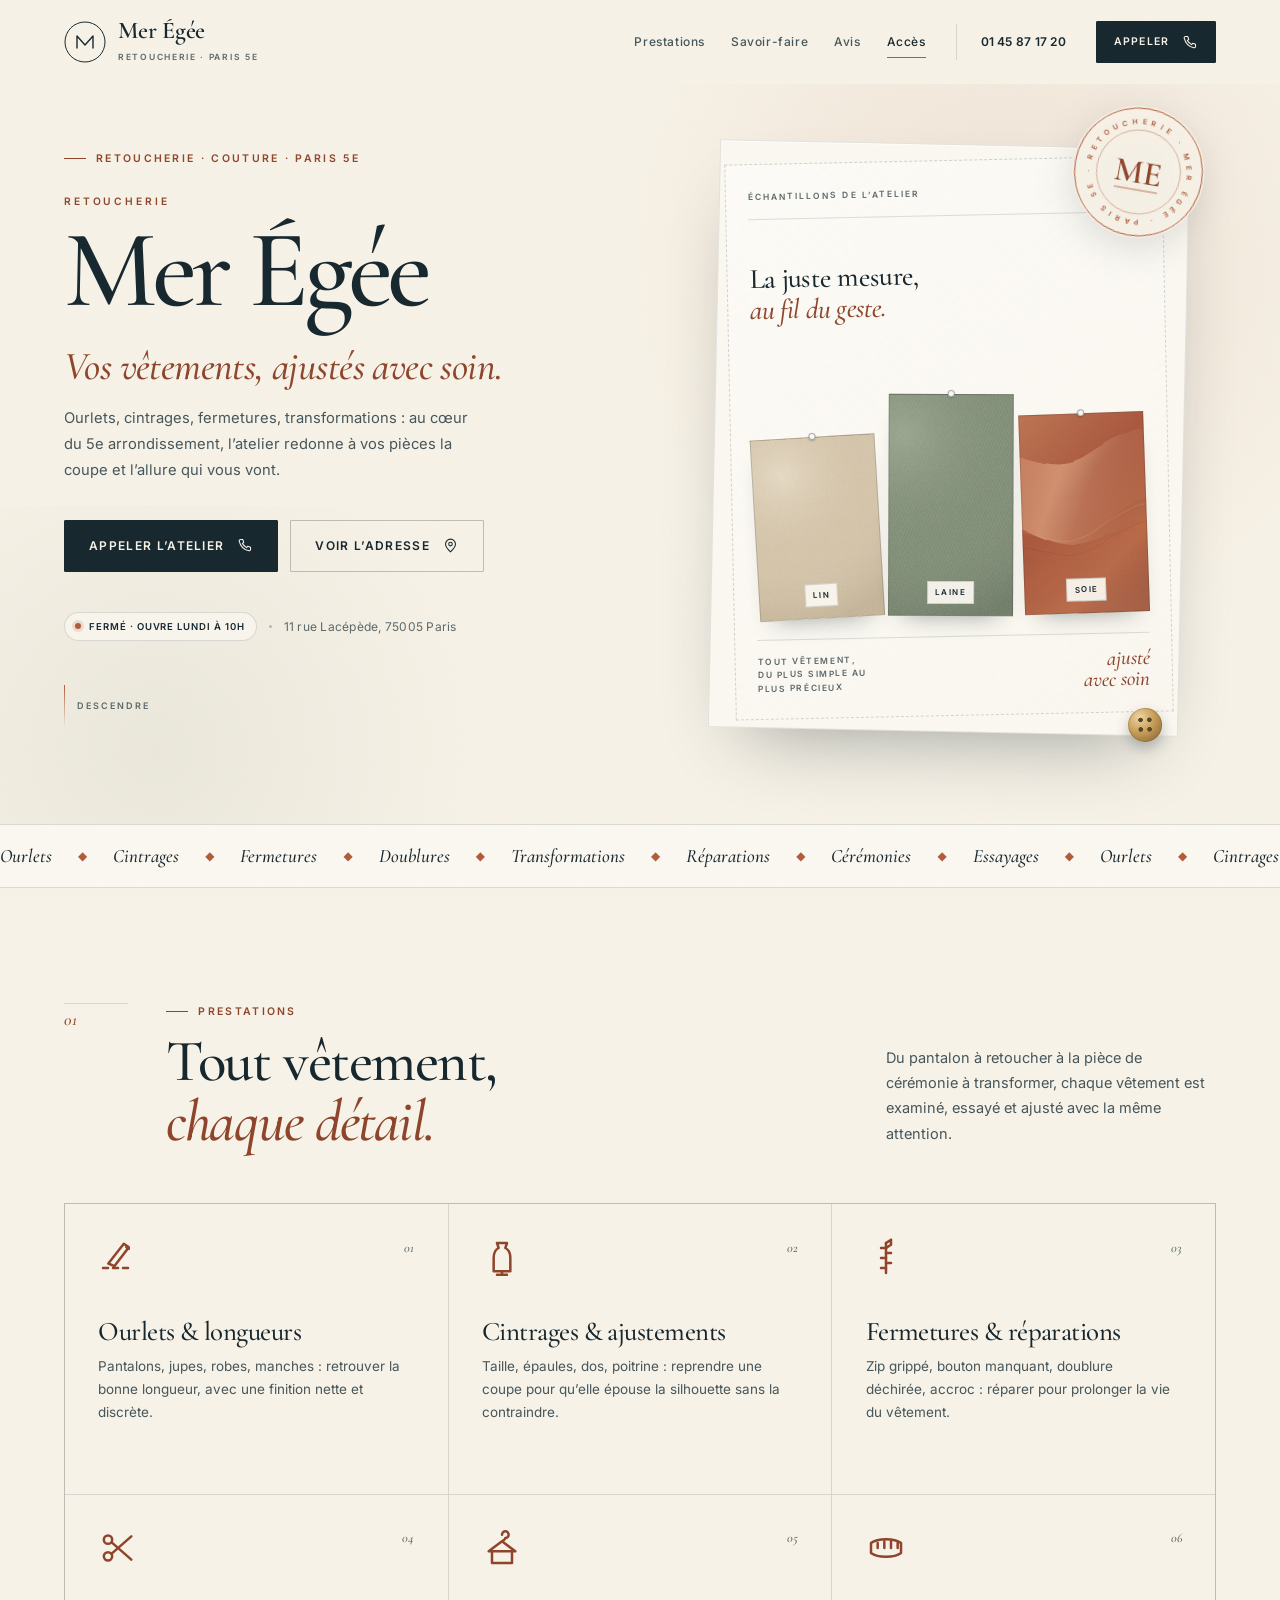
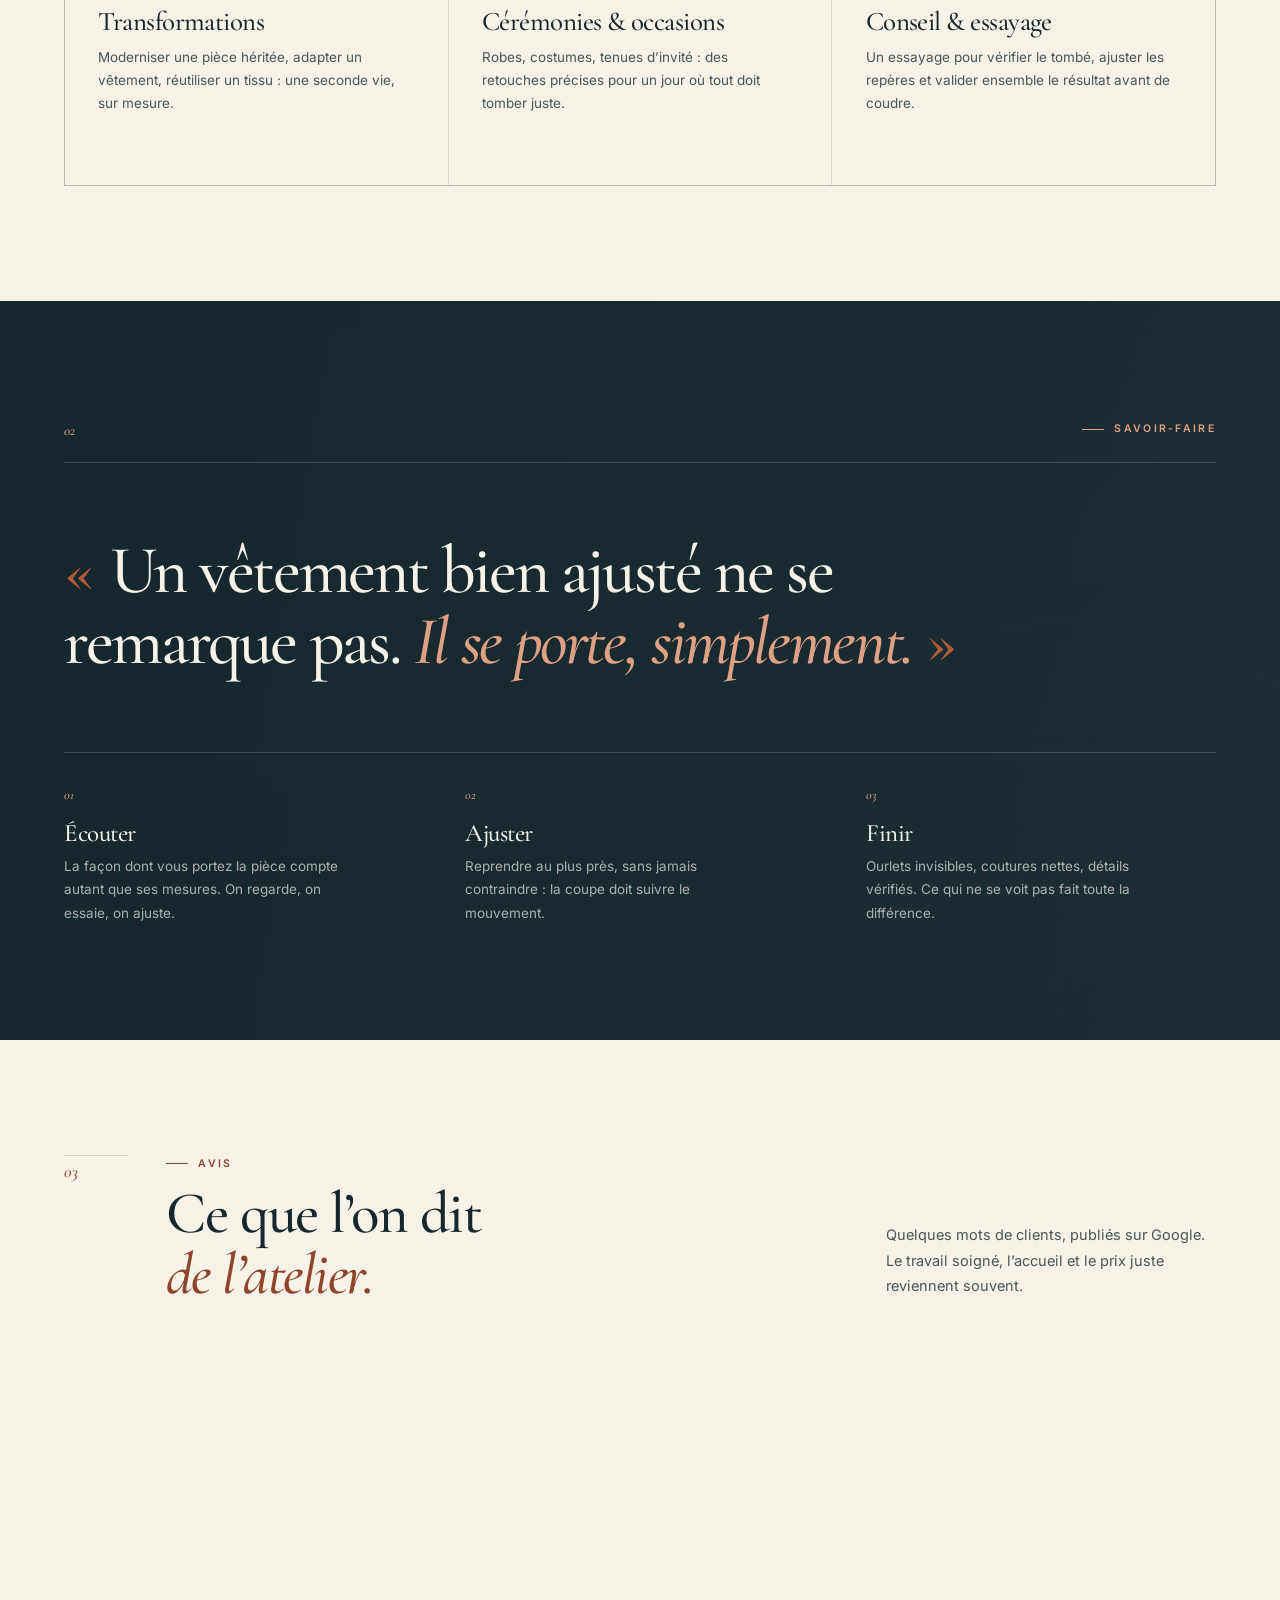
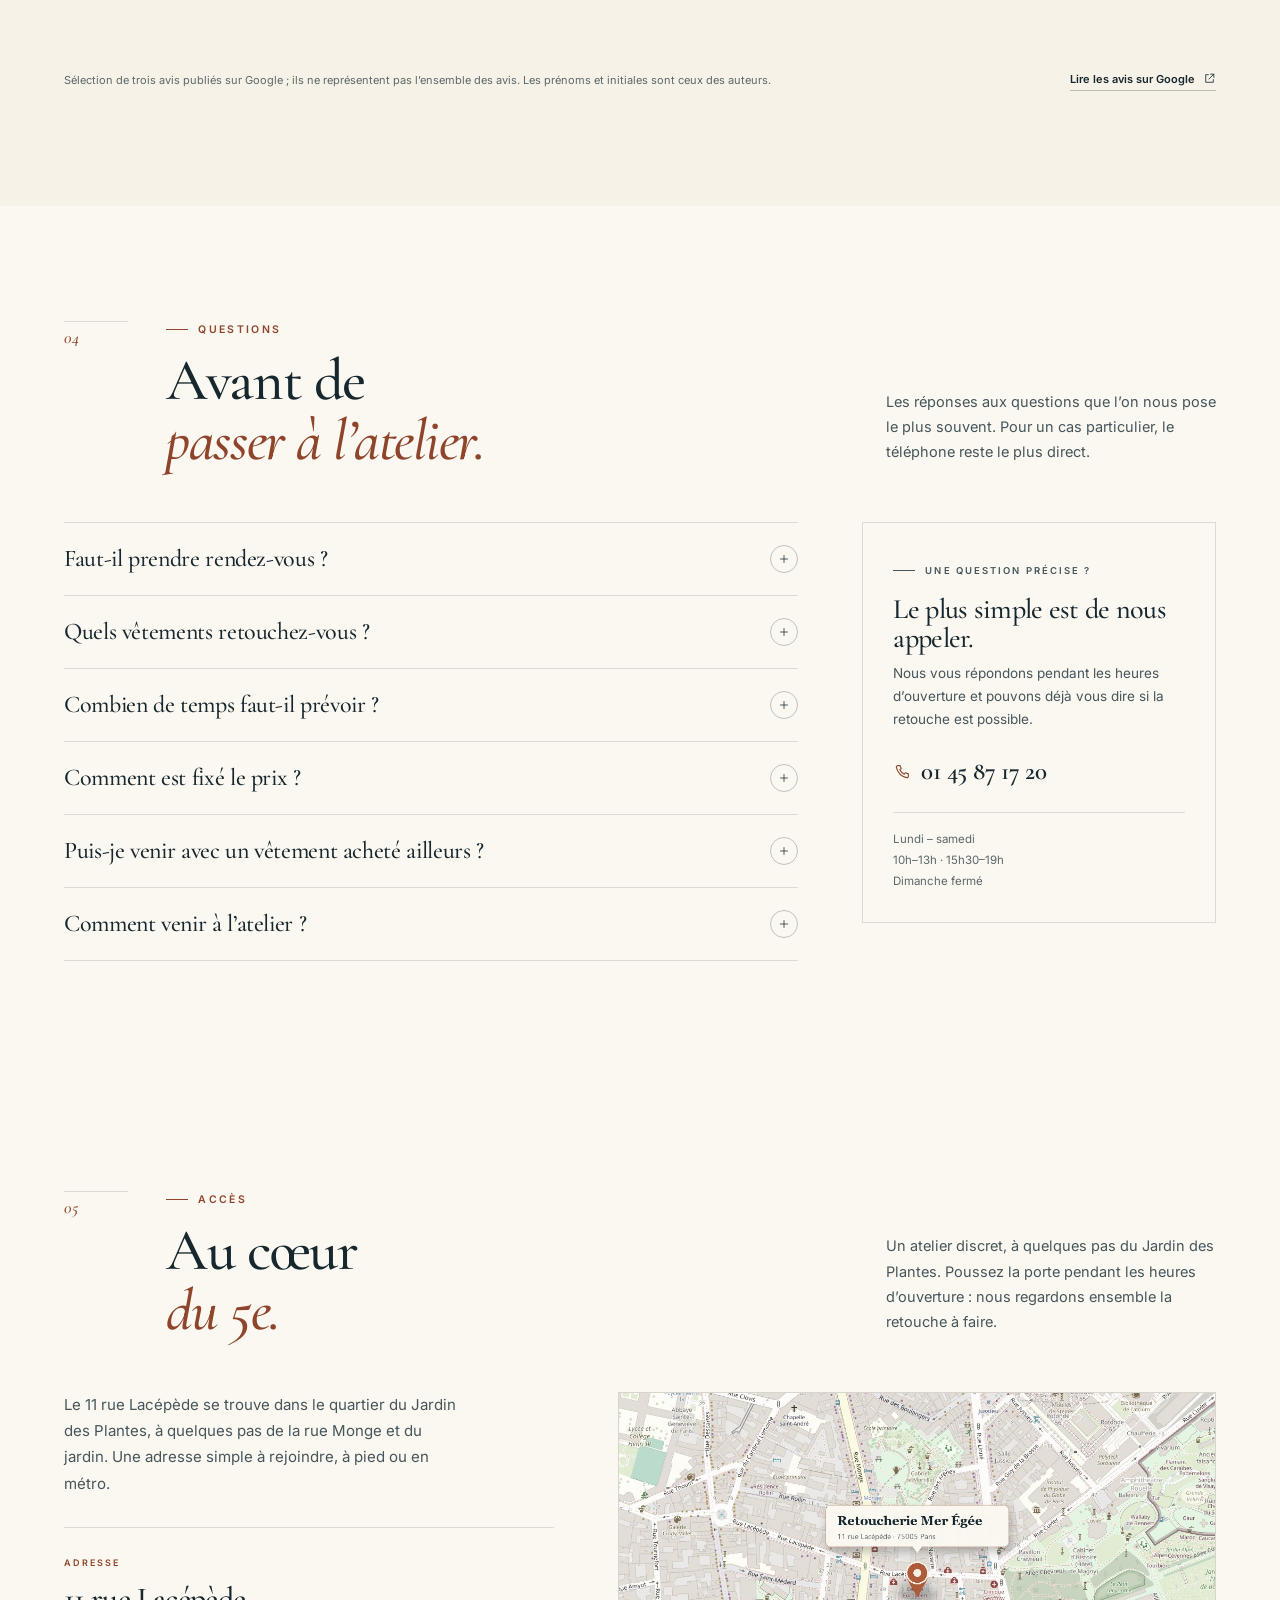
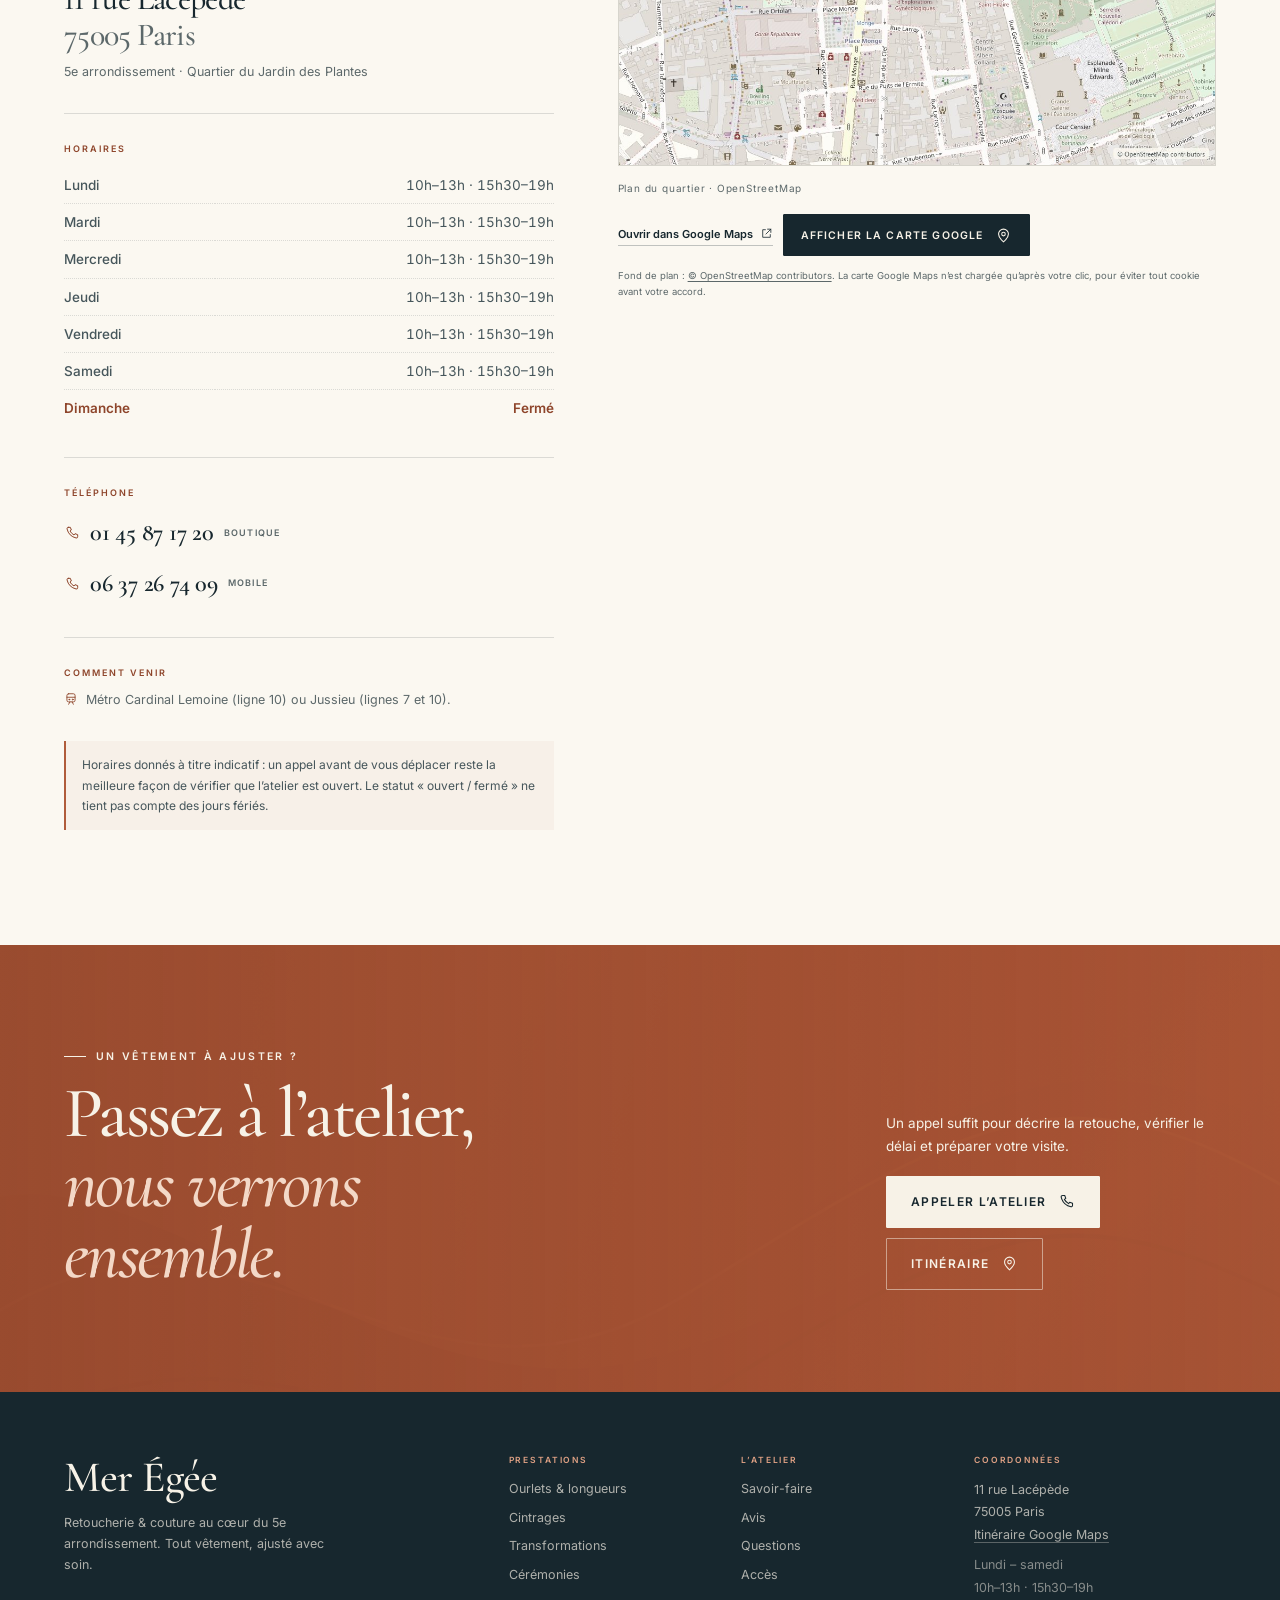
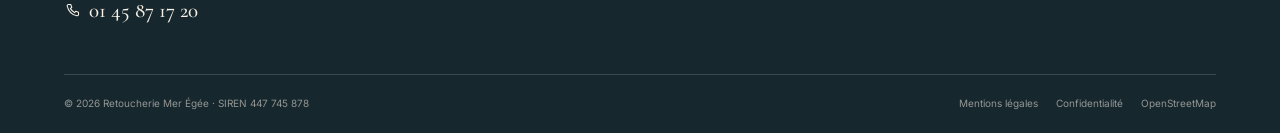
==== index.html @ 21cc4abc "Initial commit via Netlify [skip ci]" ====
<!doctype html>
<html lang="fr">
<head>
  <meta charset="utf-8">
  <meta name="viewport" content="width=device-width, initial-scale=1, viewport-fit=cover">
  <title>Retoucherie Mer Égée — Retouches &amp; couture à Paris 5e</title>
  <meta name="description" content="Retoucherie Mer Égée, 11 rue Lacépède, 75005 Paris : ourlets, cintrages, transformations. Ouvert lundi–samedi. Tél. 01 45 87 17 20.">
  <meta name="theme-color" content="#17272E">
  <meta name="geo.region" content="FR-75">
  <meta name="geo.placename" content="Paris 5e">
  <meta name="geo.position" content="48.8436244;2.3533653">
  <meta name="ICBM" content="48.8436244, 2.3533653">
  <meta name="robots" content="index, follow">

  <link rel="canonical" href="https://mer-egee.netlify.app/">
  <meta property="og:type" content="website">
  <meta property="og:url" content="https://mer-egee.netlify.app/">
  <meta property="og:locale" content="fr_FR">
  <meta property="og:site_name" content="Retoucherie Mer Égée">
  <meta property="og:title" content="Retoucherie Mer Égée — Retouches &amp; couture à Paris 5e">
  <meta property="og:description" content="Ourlets, cintrages, fermetures, transformations : au 11 rue Lacépède, dans le 5e, vos vêtements sont ajustés avec soin.">
  <meta property="og:image" content="https://mer-egee.netlify.app/assets/img/og-image.png">
  <meta property="og:image:type" content="image/png">
  <meta property="og:image:width" content="1200">
  <meta property="og:image:height" content="630">
  <meta property="og:image:alt" content="Retoucherie Mer Égée, 11 rue Lacépède, 75005 Paris">
  <meta name="twitter:card" content="summary_large_image">
  <meta name="twitter:title" content="Retoucherie Mer Égée — Paris 5e">
  <meta name="twitter:description" content="Retouches et couture au 11 rue Lacépède, 75005 Paris.">
  <meta name="twitter:image" content="https://mer-egee.netlify.app/assets/img/og-image.png">
  <meta name="twitter:image:alt" content="Retoucherie Mer Égée, 11 rue Lacépède, 75005 Paris">

  <link rel="icon" href="assets/img/favicon.svg" type="image/svg+xml">
  <link rel="icon" href="assets/img/favicon-32.png" sizes="32x32" type="image/png">
  <link rel="icon" href="assets/img/favicon.ico" sizes="any">
  <link rel="apple-touch-icon" href="assets/img/apple-touch-icon.png">
  <link rel="manifest" href="site.webmanifest">

  <link rel="preload" href="assets/fonts/cormorant-garamond-latin.woff2" as="font" type="font/woff2" crossorigin>
  <link rel="preload" href="assets/fonts/inter-latin.woff2" as="font" type="font/woff2" crossorigin>
  <link rel="stylesheet" href="assets/css/styles.css?v=3">

  <noscript>
    <style>
      .menu-toggle { display: none !important; }
      [data-map-load] { display: none !important; }
      .mobile-bar {
        visibility: visible !important;
        opacity: 1 !important;
        transform: none !important;
        pointer-events: auto !important;
      }
      @media (max-width: 980px) {
        .nav { display: none !important; }
      }
    </style>
  </noscript>

  <script>
    document.documentElement.classList.add('js');
    window.setTimeout(function () {
      if (!window.__merEgeeReady) {
        document.documentElement.classList.remove('js');
      }
    }, 4000);
  </script>

  <script type="application/ld+json">
  {
    "@context": "https://schema.org",
    "@type": "LocalBusiness",
    "@id": "https://mer-egee.netlify.app/#mer-egee",
    "name": "Retoucherie Mer Égée",
    "alternateName": "MER EGEE",
    "url": "https://mer-egee.netlify.app/",
    "image": "https://mer-egee.netlify.app/assets/img/og-image.png",
    "description": "Retoucherie et couture à Paris 5e : ourlets, cintrages, fermetures, réparations, transformations et retouches de cérémonie.",
    "telephone": "+33145871720",
    "address": {
      "@type": "PostalAddress",
      "streetAddress": "11 rue Lacépède",
      "postalCode": "75005",
      "addressLocality": "Paris",
      "addressRegion": "Île-de-France",
      "addressCountry": "FR"
    },
    "geo": {
      "@type": "GeoCoordinates",
      "latitude": 48.8436244,
      "longitude": 2.3533653
    },
    "areaServed": {
      "@type": "AdministrativeArea",
      "name": "Paris 5e arrondissement"
    },
    "openingHoursSpecification": [
      {
        "@type": "OpeningHoursSpecification",
        "dayOfWeek": ["Monday", "Tuesday", "Wednesday", "Thursday", "Friday", "Saturday"],
        "opens": "10:00",
        "closes": "13:00"
      },
      {
        "@type": "OpeningHoursSpecification",
        "dayOfWeek": ["Monday", "Tuesday", "Wednesday", "Thursday", "Friday", "Saturday"],
        "opens": "15:30",
        "closes": "19:00"
      }
    ],
    "hasOfferCatalog": {
      "@type": "OfferCatalog",
      "name": "Prestations de retouche",
      "itemListElement": [
        { "@type": "Offer", "itemOffered": { "@type": "Service", "name": "Ourlets et longueurs" } },
        { "@type": "Offer", "itemOffered": { "@type": "Service", "name": "Cintrages et ajustements" } },
        { "@type": "Offer", "itemOffered": { "@type": "Service", "name": "Fermetures et réparations" } },
        { "@type": "Offer", "itemOffered": { "@type": "Service", "name": "Transformations de vêtements" } },
        { "@type": "Offer", "itemOffered": { "@type": "Service", "name": "Retouches de cérémonie" } },
        { "@type": "Offer", "itemOffered": { "@type": "Service", "name": "Conseil et essayage" } }
      ]
    },
    "sameAs": [
      "https://www.google.com/maps/search/?api=1&query=Retoucherie%20Mer%20%C3%89g%C3%A9e%2C%2011%20rue%20Lac%C3%A9p%C3%A8de%2C%2075005%20Paris"
    ]
  }
  </script>
</head>
<body id="top">

  <!-- Bibliothèque d'icônes -->
  <svg class="svg-sprite" xmlns="http://www.w3.org/2000/svg" aria-hidden="true">
    <symbol id="i-arrow" viewBox="0 0 24 24"><path d="M4 12h15M13 6l6 6-6 6"/></symbol>
    <symbol id="i-arrow-left" viewBox="0 0 24 24"><path d="M20 12H5M11 18l-6-6 6-6"/></symbol>
    <symbol id="i-phone" viewBox="0 0 24 24"><path d="M6.5 3.5h3l1.5 4-2 1.5a15 15 0 0 0 6 6l1.5-2 4 1.5v3a2 2 0 0 1-2.2 2A18.5 18.5 0 0 1 4.5 5.7a2 2 0 0 1 2-2.2Z"/></symbol>
    <symbol id="i-pin" viewBox="0 0 24 24"><path d="M12 21s7-6.2 7-11a7 7 0 1 0-14 0c0 4.8 7 11 7 11Z"/><circle cx="12" cy="10" r="2.5"/></symbol>
    <symbol id="i-clock" viewBox="0 0 24 24"><circle cx="12" cy="12" r="8.5"/><path d="M12 7.5V12l3 2"/></symbol>
    <symbol id="i-scissors" viewBox="0 0 24 24"><circle cx="6" cy="7" r="2.5"/><circle cx="6" cy="17" r="2.5"/><path d="M8.2 8.6 20 19M8.2 15.4 20 5"/></symbol>
    <symbol id="i-hem" viewBox="0 0 24 24"><path d="M3 18h18" stroke-dasharray="3 3"/><path d="m15.5 3.5 3 2-8.7 11.4-3.6-1.6Z"/><path d="m17 5.5 1.5 1"/></symbol>
    <symbol id="i-dressform" viewBox="0 0 24 24"><path d="M9 3h6l-1 3c2 1 3 3 3 6v8H7v-8c0-3 1-5 3-6L9 3Z"/><path d="M12 20v2M9 22h6"/></symbol>
    <symbol id="i-zipper" viewBox="0 0 24 24"><path d="M12 3v18"/><path d="M9 6h3M12 9h3M9 12h3M12 15h3M9 18h3"/><path d="m12 3 3-2v3l-3 2"/></symbol>
    <symbol id="i-hanger" viewBox="0 0 24 24"><path d="M12 4a2 2 0 1 1 2 2c0 1-1 1.4-2 2l8 6H4l8-6"/><path d="M6 14v7h12v-7"/></symbol>
    <symbol id="i-tape" viewBox="0 0 24 24"><path d="M3 9c4-3 14-3 18 0v6c-4 3-14 3-18 0V9Z"/><path d="M7 9v3M11 8v4M15 8v4M19 9v3"/></symbol>
    <symbol id="i-chat" viewBox="0 0 24 24"><path d="M4 5h16v11H9l-5 4V5Z"/><path d="M8 10h.01M12 10h.01M16 10h.01"/></symbol>
    <symbol id="i-plus" viewBox="0 0 24 24"><path d="M12 5v14M5 12h14"/></symbol>
    <symbol id="i-close" viewBox="0 0 24 24"><path d="m5 5 14 14M19 5 5 19"/></symbol>
    <symbol id="i-menu" viewBox="0 0 24 24"><path d="M4 7h16M4 12h16M4 17h16"/></symbol>
    <symbol id="i-check" viewBox="0 0 24 24"><path d="m4 12 5 5L20 6"/></symbol>
    <symbol id="i-metro" viewBox="0 0 24 24"><rect x="5" y="3" width="14" height="14" rx="3"/><path d="M5 9h14M8 21l2-4M16 21l-2-4"/><circle cx="9" cy="13" r=".8"/><circle cx="15" cy="13" r=".8"/></symbol>
    <symbol id="i-external" viewBox="0 0 24 24"><path d="M14 4h6v6M20 4l-9 9"/><path d="M10 5H5v14h14v-5"/></symbol>
    <symbol id="i-star" viewBox="0 0 24 24"><path fill="currentColor" stroke="none" d="m12 2.6 2.9 6 6.6.9-4.8 4.7 1.2 6.6-5.9-3.2-5.9 3.2 1.2-6.6L2.5 9.5l6.6-.9Z"/></symbol>
  </svg>

  <a class="skip-link" href="#contenu">Aller au contenu</a>

  <header class="site-header" data-header>
    <div class="shell header-inner">
      <a class="brand" href="#top" aria-label="Retoucherie Mer Égée, retour en haut">
        <svg class="brand-mark" viewBox="0 0 42 42" aria-hidden="true">
          <circle cx="21" cy="21" r="20"/>
          <path d="M13 27V15l8 9 8-9v12"/>
        </svg>
        <span class="brand-text">
          <strong>Mer Égée</strong>
          <small>Retoucherie · Paris 5e</small>
        </span>
      </a>

      <nav class="nav" id="nav" aria-label="Navigation principale">
        <button class="nav-close" type="button" data-menu-close aria-label="Fermer le menu">
          <svg class="icon" aria-hidden="true"><use href="#i-close"></use></svg>
        </button>
        <a href="#prestations">Prestations</a>
        <a href="#savoir-faire">Savoir-faire</a>
        <a href="#avis">Avis</a>
        <a href="#acces">Accès</a>
        <a class="nav-phone" href="tel:+33145871720">01 45 87 17 20</a>
      </nav>

      <a class="btn btn--small btn--primary header-cta" href="tel:+33145871720">
        Appeler
        <svg class="icon" aria-hidden="true"><use href="#i-phone"></use></svg>
      </a>

      <button class="menu-toggle" type="button" data-menu-open aria-expanded="false" aria-controls="nav" aria-label="Ouvrir le menu">
        <svg class="icon" aria-hidden="true"><use href="#i-menu"></use></svg>
      </button>
    </div>
  </header>

  <main id="contenu">

    <!-- ====================================================================
         Hero
         ==================================================================== -->
    <section class="hero" aria-labelledby="titre-accueil">
      <div class="shell hero-grid">
        <div class="hero-copy">
          <p class="eyebrow reveal">Retoucherie · Couture · Paris 5e</p>
          <h1 class="hero-title reveal" id="titre-accueil" style="--d: .05s">
            <span class="hero-kicker">Retoucherie</span>
            <span class="hero-name">Mer Égée</span>
          </h1>
          <p class="hero-lead reveal" style="--d: .12s">Vos vêtements, ajustés avec soin.</p>
          <p class="hero-text reveal" style="--d: .18s">
            Ourlets, cintrages, fermetures, transformations&nbsp;: au cœur du 5e arrondissement,
            l’atelier redonne à vos pièces la coupe et l’allure qui vous vont.
          </p>
          <div class="hero-actions reveal" style="--d: .24s">
            <a class="btn btn--primary" href="tel:+33145871720">
              Appeler l’atelier
              <svg class="icon" aria-hidden="true"><use href="#i-phone"></use></svg>
            </a>
            <a class="btn btn--ghost" href="#acces">
              Voir l’adresse
              <svg class="icon" aria-hidden="true"><use href="#i-pin"></use></svg>
            </a>
          </div>
          <div class="hero-meta reveal" style="--d: .3s">
            <span class="status" data-status data-open="">
              <span class="status-dot" aria-hidden="true"></span>
              <span data-status-text>Horaires de l’atelier</span>
            </span>
            <span class="sep" aria-hidden="true"></span>
            <span>11 rue Lacépède, 75005 Paris</span>
          </div>
          <a class="hero-cue reveal" style="--d: .36s" href="#prestations">Descendre</a>
        </div>

        <div class="hero-visual reveal" style="--d: .18s">
          <div class="moodboard" aria-hidden="true">
            <div class="moodboard-inner">
              <div class="moodboard-head">
                <span>Échantillons de l’atelier</span>
                <em>N° 05</em>
              </div>
              <p class="moodboard-quote">La juste mesure,<br><em>au fil du geste.</em></p>
              <div class="swatches">
                <div class="swatch"><span class="swatch-tag">Lin</span></div>
                <div class="swatch"><span class="swatch-tag">Laine</span></div>
                <div class="swatch"><span class="swatch-tag">Soie</span></div>
              </div>
              <div class="moodboard-note">
                <span>Tout vêtement, du plus simple au plus précieux</span>
                <em>ajusté<br>avec soin</em>
              </div>
            </div>

            <svg class="stamp" viewBox="0 0 132 132">
              <defs>
                <path id="stamp-circle" d="M66,66 m-48,0 a48,48 0 1,1 96,0 a48,48 0 1,1 -96,0"/>
              </defs>
              <circle cx="66" cy="66" r="64"/>
              <circle cx="66" cy="66" r="42" opacity=".55"/>
              <text textLength="292" lengthAdjust="spacing">
                <textPath href="#stamp-circle" startOffset="4">RETOUCHERIE · MER ÉGÉE · PARIS 5E ·</textPath>
              </text>
              <text x="66" y="77" text-anchor="middle" class="stamp-m">ME</text>
              <path d="M44 84h44"/>
            </svg>

            <span class="brass"></span>
          </div>
        </div>
      </div>
    </section>

    <!-- ====================================================================
         Bandeau
         ==================================================================== -->
    <div class="marquee" aria-hidden="true">
      <div class="marquee-track">
        <div class="marquee-group">
          <span>Ourlets</span><i>◆</i><span>Cintrages</span><i>◆</i><span>Fermetures</span><i>◆</i>
          <span>Doublures</span><i>◆</i><span>Transformations</span><i>◆</i><span>Réparations</span><i>◆</i>
          <span>Cérémonies</span><i>◆</i><span>Essayages</span><i>◆</i>
        </div>
        <div class="marquee-group">
          <span>Ourlets</span><i>◆</i><span>Cintrages</span><i>◆</i><span>Fermetures</span><i>◆</i>
          <span>Doublures</span><i>◆</i><span>Transformations</span><i>◆</i><span>Réparations</span><i>◆</i>
          <span>Cérémonies</span><i>◆</i><span>Essayages</span><i>◆</i>
        </div>
      </div>
    </div>

    <!-- ====================================================================
         Prestations
         ==================================================================== -->
    <section class="section" id="prestations" aria-labelledby="titre-prestations">
      <div class="shell">
        <div class="section-head">
          <span class="section-index">01</span>
          <div>
            <p class="eyebrow">Prestations</p>
            <h2 id="titre-prestations">Tout vêtement,<br><em>chaque détail.</em></h2>
          </div>
          <p class="section-intro">
            Du pantalon à retoucher à la pièce de cérémonie à transformer, chaque vêtement est
            examiné, essayé et ajusté avec la même attention.
          </p>
        </div>

        <div class="services">
          <article class="service reveal">
            <div class="service-top">
              <svg class="icon service-icon" aria-hidden="true"><use href="#i-hem"></use></svg>
              <span class="service-num">01</span>
            </div>
            <h3>Ourlets &amp; longueurs</h3>
            <p>Pantalons, jupes, robes, manches&nbsp;: retrouver la bonne longueur, avec une finition nette et discrète.</p>
            <a class="service-foot" href="tel:+33145871720">Nous consulter <svg class="icon" aria-hidden="true"><use href="#i-arrow"></use></svg></a>
          </article>

          <article class="service reveal" style="--d: .06s">
            <div class="service-top">
              <svg class="icon service-icon" aria-hidden="true"><use href="#i-dressform"></use></svg>
              <span class="service-num">02</span>
            </div>
            <h3>Cintrages &amp; ajustements</h3>
            <p>Taille, épaules, dos, poitrine&nbsp;: reprendre une coupe pour qu’elle épouse la silhouette sans la contraindre.</p>
            <a class="service-foot" href="tel:+33145871720">Nous consulter <svg class="icon" aria-hidden="true"><use href="#i-arrow"></use></svg></a>
          </article>

          <article class="service reveal" style="--d: .12s">
            <div class="service-top">
              <svg class="icon service-icon" aria-hidden="true"><use href="#i-zipper"></use></svg>
              <span class="service-num">03</span>
            </div>
            <h3>Fermetures &amp; réparations</h3>
            <p>Zip grippé, bouton manquant, doublure déchirée, accroc&nbsp;: réparer pour prolonger la vie du vêtement.</p>
            <a class="service-foot" href="tel:+33145871720">Nous consulter <svg class="icon" aria-hidden="true"><use href="#i-arrow"></use></svg></a>
          </article>

          <article class="service reveal">
            <div class="service-top">
              <svg class="icon service-icon" aria-hidden="true"><use href="#i-scissors"></use></svg>
              <span class="service-num">04</span>
            </div>
            <h3>Transformations</h3>
            <p>Moderniser une pièce héritée, adapter un vêtement, réutiliser un tissu&nbsp;: une seconde vie, sur mesure.</p>
            <a class="service-foot" href="tel:+33145871720">Nous consulter <svg class="icon" aria-hidden="true"><use href="#i-arrow"></use></svg></a>
          </article>

          <article class="service reveal" style="--d: .06s">
            <div class="service-top">
              <svg class="icon service-icon" aria-hidden="true"><use href="#i-hanger"></use></svg>
              <span class="service-num">05</span>
            </div>
            <h3>Cérémonies &amp; occasions</h3>
            <p>Robes, costumes, tenues d’invité&nbsp;: des retouches précises pour un jour où tout doit tomber juste.</p>
            <a class="service-foot" href="tel:+33145871720">Nous consulter <svg class="icon" aria-hidden="true"><use href="#i-arrow"></use></svg></a>
          </article>

          <article class="service reveal" style="--d: .12s">
            <div class="service-top">
              <svg class="icon service-icon" aria-hidden="true"><use href="#i-tape"></use></svg>
              <span class="service-num">06</span>
            </div>
            <h3>Conseil &amp; essayage</h3>
            <p>Un essayage pour vérifier le tombé, ajuster les repères et valider ensemble le résultat avant de coudre.</p>
            <a class="service-foot" href="tel:+33145871720">Nous consulter <svg class="icon" aria-hidden="true"><use href="#i-arrow"></use></svg></a>
          </article>
        </div>
      </div>
    </section>

    <!-- ====================================================================
         Savoir-faire
         ==================================================================== -->
    <section class="craft" id="savoir-faire" aria-labelledby="titre-savoir-faire">
      <div class="shell">
        <h2 class="sr-only" id="titre-savoir-faire">Savoir-faire</h2>
        <div class="craft-head">
          <span class="section-index">02</span>
          <p class="eyebrow">Savoir-faire</p>
        </div>

        <blockquote class="craft-quote reveal">
          <span class="quote-mark">«</span>&nbsp;Un vêtement bien ajusté ne se remarque pas.
          <em>Il se porte, simplement.</em>&nbsp;<span class="quote-mark">»</span>
        </blockquote>

        <div class="craft-grid">
          <div class="craft-item reveal">
            <span class="num">01</span>
            <h3>Écouter</h3>
            <p>La façon dont vous portez la pièce compte autant que ses mesures. On regarde, on essaie, on ajuste.</p>
          </div>
          <div class="craft-item reveal" style="--d: .08s">
            <span class="num">02</span>
            <h3>Ajuster</h3>
            <p>Reprendre au plus près, sans jamais contraindre&nbsp;: la coupe doit suivre le mouvement.</p>
          </div>
          <div class="craft-item reveal" style="--d: .16s">
            <span class="num">03</span>
            <h3>Finir</h3>
            <p>Ourlets invisibles, coutures nettes, détails vérifiés. Ce qui ne se voit pas fait toute la différence.</p>
          </div>
        </div>
      </div>
    </section>

    <!-- ====================================================================
         Avis
         ==================================================================== -->
    <section class="section" id="avis" aria-labelledby="titre-avis">
      <div class="shell">
        <div class="section-head">
          <span class="section-index">03</span>
          <div>
            <p class="eyebrow">Avis</p>
            <h2 id="titre-avis">Ce que l’on dit<br><em>de l’atelier.</em></h2>
          </div>
          <p class="section-intro">
            Quelques mots de clients, publiés sur Google. Le travail soigné, l’accueil et le prix juste
            reviennent souvent.
          </p>
        </div>

        <div class="reviews">
          <article class="review reveal">
            <h3 class="sr-only">Avis de Christian G.</h3>
            <span class="stars" role="img" aria-label="5 étoiles sur 5">
              <svg class="star" aria-hidden="true"><use href="#i-star"></use></svg>
              <svg class="star" aria-hidden="true"><use href="#i-star"></use></svg>
              <svg class="star" aria-hidden="true"><use href="#i-star"></use></svg>
              <svg class="star" aria-hidden="true"><use href="#i-star"></use></svg>
              <svg class="star" aria-hidden="true"><use href="#i-star"></use></svg>
            </span>
            <blockquote>«&nbsp;Couturier hors pair et vraiment sympa, c’est magnifique&nbsp;!&nbsp;»</blockquote>
            <footer><strong>Christian G.</strong> Mai 2024 · Avis Google</footer>
          </article>

          <article class="review reveal" style="--d: .07s">
            <h3 class="sr-only">Avis de Oussama K.</h3>
            <span class="stars" role="img" aria-label="5 étoiles sur 5">
              <svg class="star" aria-hidden="true"><use href="#i-star"></use></svg>
              <svg class="star" aria-hidden="true"><use href="#i-star"></use></svg>
              <svg class="star" aria-hidden="true"><use href="#i-star"></use></svg>
              <svg class="star" aria-hidden="true"><use href="#i-star"></use></svg>
              <svg class="star" aria-hidden="true"><use href="#i-star"></use></svg>
            </span>
            <blockquote>«&nbsp;Le travail est bon et bien fait. Je recommande énormément.&nbsp;»</blockquote>
            <footer><strong>Oussama K.</strong> Octobre 2023 · Avis Google</footer>
          </article>

          <article class="review reveal" style="--d: .14s">
            <h3 class="sr-only">Avis de Florent B.</h3>
            <span class="stars" role="img" aria-label="5 étoiles sur 5">
              <svg class="star" aria-hidden="true"><use href="#i-star"></use></svg>
              <svg class="star" aria-hidden="true"><use href="#i-star"></use></svg>
              <svg class="star" aria-hidden="true"><use href="#i-star"></use></svg>
              <svg class="star" aria-hidden="true"><use href="#i-star"></use></svg>
              <svg class="star" aria-hidden="true"><use href="#i-star"></use></svg>
            </span>
            <blockquote>«&nbsp;Excellente qualité du travail, prix honnête et grande amabilité des propriétaires.&nbsp;»</blockquote>
            <footer><strong>Florent B.</strong> Décembre 2019 · Avis Google</footer>
          </article>
        </div>

        <div class="reviews-note">
          <span>Sélection de trois avis publiés sur Google ; ils ne représentent pas l’ensemble des avis. Les prénoms et initiales sont ceux des auteurs.</span>
          <a href="https://www.google.com/maps/search/?api=1&amp;query=Retoucherie%20Mer%20%C3%89g%C3%A9e%2C%2011%20rue%20Lac%C3%A9p%C3%A8de%2C%2075005%20Paris" target="_blank" rel="noopener">
            Lire les avis sur Google
            <svg class="icon" aria-hidden="true"><use href="#i-external"></use></svg>
          </a>
        </div>
      </div>
    </section>

    <!-- ====================================================================
         Questions
         ==================================================================== -->
    <section class="section section--paper" id="questions" aria-labelledby="titre-questions">
      <div class="shell">
        <div class="section-head">
          <span class="section-index">04</span>
          <div>
            <p class="eyebrow">Questions</p>
            <h2 id="titre-questions">Avant de<br><em>passer à l’atelier.</em></h2>
          </div>
          <p class="section-intro">
            Les réponses aux questions que l’on nous pose le plus souvent. Pour un cas particulier,
            le téléphone reste le plus direct.
          </p>
        </div>

        <div class="faq-layout">
          <div class="faq">
            <details class="faq-item" name="faq">
              <summary>
                Faut-il prendre rendez-vous&nbsp;?
                <span class="faq-plus" aria-hidden="true"><svg class="icon"><use href="#i-plus"></use></svg></span>
              </summary>
              <div class="faq-answer">
                <p>L’atelier reçoit pendant les heures d’ouverture. Pour une pièce délicate, une transformation ou un essayage, un appel avant de vous déplacer permet de vérifier le moment le plus favorable.</p>
              </div>
            </details>

            <details class="faq-item" name="faq">
              <summary>
                Quels vêtements retouchez-vous&nbsp;?
                <span class="faq-plus" aria-hidden="true"><svg class="icon"><use href="#i-plus"></use></svg></span>
              </summary>
              <div class="faq-answer">
                <p>Tout vêtement&nbsp;: pantalons, jeans, robes, jupes, chemises, vestes, manteaux, costumes et pièces de cérémonie. Les tissus délicats sont examinés avant toute intervention.</p>
              </div>
            </details>

            <details class="faq-item" name="faq">
              <summary>
                Combien de temps faut-il prévoir&nbsp;?
                <span class="faq-plus" aria-hidden="true"><svg class="icon"><use href="#i-plus"></use></svg></span>
              </summary>
              <div class="faq-answer">
                <p>Le délai dépend de l’ouvrage et du tissu. Il est confirmé au dépôt. Si vous avez une date, signalez-la dès le départ&nbsp;: nous vous dirons ce qui est réalisable.</p>
              </div>
            </details>

            <details class="faq-item" name="faq">
              <summary>
                Comment est fixé le prix&nbsp;?
                <span class="faq-plus" aria-hidden="true"><svg class="icon"><use href="#i-plus"></use></svg></span>
              </summary>
              <div class="faq-answer">
                <p>Le tarif est annoncé avant l’intervention, en fonction de la retouche, du tissu et du temps nécessaire. Vous savez ce que vous payez avant de laisser la pièce.</p>
              </div>
            </details>

            <details class="faq-item" name="faq">
              <summary>
                Puis-je venir avec un vêtement acheté ailleurs&nbsp;?
                <span class="faq-plus" aria-hidden="true"><svg class="icon"><use href="#i-plus"></use></svg></span>
              </summary>
              <div class="faq-answer">
                <p>Oui. L’atelier travaille sur vos vêtements, sans condition d’achat. Apportez la pièce et, si possible, les chaussures ou l’accessoire avec lesquels vous la porterez.</p>
              </div>
            </details>

            <details class="faq-item" name="faq">
              <summary>
                Comment venir à l’atelier&nbsp;?
                <span class="faq-plus" aria-hidden="true"><svg class="icon"><use href="#i-plus"></use></svg></span>
              </summary>
              <div class="faq-answer">
                <p>Métro Cardinal Lemoine (ligne 10) ou Jussieu (lignes 7 et 10). L’atelier se trouve à quelques pas du Jardin des Plantes, au 11 rue Lacépède.</p>
              </div>
            </details>
          </div>

          <aside class="faq-aside reveal">
            <p class="eyebrow">Une question précise&nbsp;?</p>
            <h3>Le plus simple est de nous appeler.</h3>
            <p>Nous vous répondons pendant les heures d’ouverture et pouvons déjà vous dire si la retouche est possible.</p>
            <a class="phone-link" href="tel:+33145871720">
              <svg class="icon" aria-hidden="true"><use href="#i-phone"></use></svg>
              01 45 87 17 20
            </a>
            <p class="hours-mini">
              Lundi – samedi<br>
              10h–13h · 15h30–19h<br>
              Dimanche fermé
            </p>
          </aside>
        </div>
      </div>
    </section>

    <!-- ====================================================================
         Accès
         ==================================================================== -->
    <section class="section access" id="acces" aria-labelledby="titre-acces">
      <div class="shell">
        <div class="section-head">
          <span class="section-index">05</span>
          <div>
            <p class="eyebrow">Accès</p>
            <h2 id="titre-acces">Au cœur<br><em>du 5e.</em></h2>
          </div>
          <p class="section-intro">
            Un atelier discret, à quelques pas du Jardin des Plantes. Poussez la porte pendant les
            heures d’ouverture&nbsp;: nous regardons ensemble la retouche à faire.
          </p>
        </div>

        <div class="access-grid">
          <div class="access-info">
            <p class="access-lead">
              Le 11 rue Lacépède se trouve dans le quartier du Jardin des Plantes, à quelques pas
              de la rue Monge et du jardin. Une adresse simple à rejoindre, à pied ou en métro.
            </p>

            <div class="access-block">
              <p class="access-label">Adresse</p>
              <p class="address">11 rue Lacépède<br><span>75005 Paris</span></p>
              <p class="access-sub">5e arrondissement · Quartier du Jardin des Plantes</p>
            </div>

            <div class="access-block">
              <p class="access-label">Horaires</p>
              <table class="hours">
                <caption class="sr-only">Horaires d’ouverture de la retoucherie</caption>
                <tbody>
                  <tr data-day="1"><th scope="row">Lundi</th><td>10h–13h · 15h30–19h</td></tr>
                  <tr data-day="2"><th scope="row">Mardi</th><td>10h–13h · 15h30–19h</td></tr>
                  <tr data-day="3"><th scope="row">Mercredi</th><td>10h–13h · 15h30–19h</td></tr>
                  <tr data-day="4"><th scope="row">Jeudi</th><td>10h–13h · 15h30–19h</td></tr>
                  <tr data-day="5"><th scope="row">Vendredi</th><td>10h–13h · 15h30–19h</td></tr>
                  <tr data-day="6"><th scope="row">Samedi</th><td>10h–13h · 15h30–19h</td></tr>
                  <tr data-day="0"><th scope="row">Dimanche</th><td class="closed">Fermé</td></tr>
                </tbody>
              </table>
            </div>

            <div class="access-block">
              <p class="access-label">Téléphone</p>
              <div class="phone-lines">
                <a class="phone-line" href="tel:+33145871720">
                  <svg class="icon" aria-hidden="true"><use href="#i-phone"></use></svg>
                  01 45 87 17 20 <small>Boutique</small>
                </a>
                <a class="phone-line" href="tel:+33637267409">
                  <svg class="icon" aria-hidden="true"><use href="#i-phone"></use></svg>
                  06 37 26 74 09 <small>Mobile</small>
                </a>
              </div>
            </div>

            <div class="access-block">
              <p class="access-label">Comment venir</p>
              <p class="access-sub">
                <svg class="icon" aria-hidden="true" style="display:inline-block; width:14px; height:14px; vertical-align:-2px; margin-right:4px; color:var(--copper-dark)"><use href="#i-metro"></use></svg>
                Métro Cardinal Lemoine (ligne 10) ou Jussieu (lignes 7 et 10).
              </p>
            </div>

            <p class="access-note">Horaires donnés à titre indicatif : un appel avant de vous déplacer reste la meilleure façon de vérifier que l’atelier est ouvert. Le statut « ouvert / fermé » ne tient pas compte des jours fériés.</p>
          </div>

          <figure class="map-card reveal">
            <div class="map-frame" data-map-frame>
              <img src="assets/img/carte-apercu.jpg" alt="Aperçu du plan du quartier autour du 11 rue Lacépède, Paris 5e" width="1120" height="700" loading="lazy" decoding="async">
            </div>
            <div class="map-bar">
              <span data-map-label aria-live="polite">Plan du quartier · OpenStreetMap</span>
              <div class="map-actions">
                <a class="map-link" href="https://www.google.com/maps/search/?api=1&amp;query=Retoucherie%20Mer%20%C3%89g%C3%A9e%2C%2011%20rue%20Lac%C3%A9p%C3%A8de%2C%2075005%20Paris" target="_blank" rel="noopener">
                  Ouvrir dans Google Maps
                  <svg class="icon" aria-hidden="true"><use href="#i-external"></use></svg>
                </a>
                <button class="btn btn--small btn--primary" type="button" data-map-load>
                  Afficher la carte Google
                  <svg class="icon" aria-hidden="true"><use href="#i-pin"></use></svg>
                </button>
              </div>
            </div>
            <figcaption>
              Fond de plan&nbsp;: <a href="https://www.openstreetmap.org/copyright" target="_blank" rel="noopener">© OpenStreetMap contributors</a>.
              La carte Google Maps n’est chargée qu’après votre clic, pour éviter tout cookie avant votre accord.
            </figcaption>
          </figure>
        </div>
      </div>
    </section>

    <!-- ====================================================================
         Appel final
         ==================================================================== -->
    <section class="cta" id="contact" aria-labelledby="titre-contact">
      <div class="shell">
        <div class="cta-copy">
          <p class="eyebrow">Un vêtement à ajuster&nbsp;?</p>
          <h2 id="titre-contact">Passez à l’atelier,<br><em>nous verrons ensemble.</em></h2>
        </div>
        <div class="cta-side">
          <p>Un appel suffit pour décrire la retouche, vérifier le délai et préparer votre visite.</p>
          <div class="cta-actions">
            <a class="btn btn--light" href="tel:+33145871720">
              Appeler l’atelier
              <svg class="icon" aria-hidden="true"><use href="#i-phone"></use></svg>
            </a>
            <a class="btn btn--outline-light" href="https://www.google.com/maps/dir/?api=1&amp;destination=Retoucherie%20Mer%20%C3%89g%C3%A9e%2C%2011%20rue%20Lac%C3%A9p%C3%A8de%2C%2075005%20Paris" target="_blank" rel="noopener">
              Itinéraire
              <svg class="icon" aria-hidden="true"><use href="#i-pin"></use></svg>
            </a>
          </div>
        </div>
      </div>
    </section>
  </main>

  <footer class="footer">
    <div class="shell">
      <div class="footer-top">
        <div class="footer-brand">
          <strong>Mer Égée</strong>
          <p>Retoucherie &amp; couture au cœur du 5e arrondissement. Tout vêtement, ajusté avec soin.</p>
          <a class="footer-phone" href="tel:+33145871720">
            <svg class="icon" aria-hidden="true"><use href="#i-phone"></use></svg>
            01 45 87 17 20
          </a>
        </div>

        <div>
          <h3>Prestations</h3>
          <div class="footer-links">
            <a href="#prestations">Ourlets &amp; longueurs</a>
            <a href="#prestations">Cintrages</a>
            <a href="#prestations">Transformations</a>
            <a href="#prestations">Cérémonies</a>
          </div>
        </div>

        <div>
          <h3>L’atelier</h3>
          <div class="footer-links">
            <a href="#savoir-faire">Savoir-faire</a>
            <a href="#avis">Avis</a>
            <a href="#questions">Questions</a>
            <a href="#acces">Accès</a>
          </div>
        </div>

        <div>
          <h3>Coordonnées</h3>
          <address class="footer-address">
            11 rue Lacépède<br>
            75005 Paris<br>
            <a href="https://www.google.com/maps/dir/?api=1&amp;destination=Retoucherie%20Mer%20%C3%89g%C3%A9e%2C%2011%20rue%20Lac%C3%A9p%C3%A8de%2C%2075005%20Paris" target="_blank" rel="noopener">Itinéraire Google Maps</a>
            <p class="footer-hours">Lundi – samedi<br>10h–13h · 15h30–19h</p>
          </address>
        </div>
      </div>

      <div class="footer-bottom">
        <p>© <span data-year>2026</span> Retoucherie Mer Égée · SIREN 447 745 878</p>
        <nav class="footer-legal" aria-label="Informations légales">
          <a href="mentions-legales.html">Mentions légales</a>
          <a href="politique-confidentialite.html">Confidentialité</a>
          <a href="https://www.openstreetmap.org/copyright" target="_blank" rel="noopener">OpenStreetMap</a>
        </nav>
      </div>
    </div>
  </footer>

  <nav class="mobile-bar" aria-label="Actions rapides">
    <a class="btn btn--primary" href="tel:+33145871720">
      <svg class="icon" aria-hidden="true"><use href="#i-phone"></use></svg>
      Appeler
    </a>
    <a class="btn btn--ghost" href="https://www.google.com/maps/dir/?api=1&amp;destination=Retoucherie%20Mer%20%C3%89g%C3%A9e%2C%2011%20rue%20Lac%C3%A9p%C3%A8de%2C%2075005%20Paris" target="_blank" rel="noopener">
      <svg class="icon" aria-hidden="true"><use href="#i-pin"></use></svg>
      Itinéraire
    </a>
  </nav>

  <script src="assets/js/main.js?v=3" defer></script>
</body>
</html>
---- assets/css/styles.css ----
/* ==========================================================================
   Retoucherie Mer Égée — feuille de style principale
   Palette : encre, ivoire, cuivre, sauge. Typographie : Cormorant / Inter.
   ========================================================================== */

/* --------------------------------------------------------------------------
   1. Polices locales
   -------------------------------------------------------------------------- */
@font-face {
  font-family: "Cormorant Garamond";
  font-style: normal;
  font-weight: 500 700;
  font-display: swap;
  src: url("../fonts/cormorant-garamond-latin.woff2") format("woff2");
}
@font-face {
  font-family: "Cormorant Garamond";
  font-style: italic;
  font-weight: 500 700;
  font-display: swap;
  src: url("../fonts/cormorant-garamond-italic-latin.woff2") format("woff2");
}
@font-face {
  font-family: "Inter";
  font-style: normal;
  font-weight: 400 600;
  font-display: swap;
  src: url("../fonts/inter-latin.woff2") format("woff2");
}

/* --------------------------------------------------------------------------
   2. Jetons de design
   -------------------------------------------------------------------------- */
:root {
  --ink: #17272e;
  --ink-2: #223740;
  --ink-soft: #46565b;
  --ivory: #f7f2e7;
  --paper: #fbf8f1;
  --copper: #b05c3b;
  --copper-dark: #8e452b;
  --copper-light: #dfa184;
  --sage: #7d8b72;
  --muted: #5c686a;
  --line: rgba(23, 39, 46, 0.14);
  --line-strong: rgba(23, 39, 46, 0.26);
  --serif: "Cormorant Garamond", Georgia, "Times New Roman", serif;
  --sans: "Inter", system-ui, -apple-system, "Segoe UI", sans-serif;
  --shell: 1240px;
  --pad: clamp(20px, 5vw, 64px);
  --header-h: 84px;
  --ease: cubic-bezier(0.22, 0.61, 0.36, 1);
}

/* --------------------------------------------------------------------------
   3. Base
   -------------------------------------------------------------------------- */
*,
*::before,
*::after {
  box-sizing: border-box;
}

html {
  scroll-behavior: smooth;
  -webkit-text-size-adjust: 100%;
}

body {
  margin: 0;
  background: var(--ivory);
  color: var(--ink);
  font-family: var(--sans);
  font-size: 16px;
  line-height: 1.65;
  font-weight: 400;
  -webkit-font-smoothing: antialiased;
  text-rendering: optimizeLegibility;
  overflow-x: hidden;
}

body.menu-open {
  overflow: hidden;
}

::selection {
  background: var(--copper);
  color: var(--ivory);
}

h1,
h2,
h3,
h4 {
  margin: 0;
  font-family: var(--serif);
  font-weight: 500;
  line-height: 1.02;
  letter-spacing: -0.025em;
}

p {
  margin: 0;
}

a {
  color: inherit;
  text-decoration: none;
}

img,
svg {
  display: block;
  max-width: 100%;
}

button {
  font: inherit;
  color: inherit;
}

ul {
  margin: 0;
  padding: 0;
  list-style: none;
}

:focus-visible {
  outline: 2px solid var(--copper);
  outline-offset: 3px;
}

/* Fine trame de papier, sans image lourde. */
body::after {
  content: "";
  position: fixed;
  inset: 0;
  z-index: 999;
  pointer-events: none;
  opacity: 0.045;
  background-image: url("data:image/svg+xml,%3Csvg xmlns='http://www.w3.org/2000/svg' width='160' height='160'%3E%3Cfilter id='n'%3E%3CfeTurbulence type='fractalNoise' baseFrequency='.85' numOctaves='2' stitchTiles='stitch'/%3E%3C/filter%3E%3Crect width='160' height='160' filter='url(%23n)' opacity='.55'/%3E%3C/svg%3E");
}

.svg-sprite {
  position: absolute;
  width: 0;
  height: 0;
  overflow: hidden;
}

.sr-only {
  position: absolute;
  width: 1px;
  height: 1px;
  padding: 0;
  margin: -1px;
  overflow: hidden;
  clip: rect(0, 0, 0, 0);
  white-space: nowrap;
  border: 0;
}

.skip-link {
  position: fixed;
  top: 10px;
  left: 10px;
  z-index: 1000;
  padding: 12px 18px;
  background: var(--ink);
  color: var(--ivory);
  font-size: 11px;
  font-weight: 600;
  letter-spacing: 0.08em;
  text-transform: uppercase;
  transform: translateY(-160%);
  transition: transform 0.25s var(--ease);
}

.skip-link:focus {
  transform: none;
}

[id] {
  scroll-margin-top: calc(var(--header-h) + 24px);
}

/* --------------------------------------------------------------------------
   4. Utilitaires
   -------------------------------------------------------------------------- */
.shell {
  width: min(var(--shell), calc(100% - 2 * var(--pad)));
  margin-inline: auto;
}

.section {
  position: relative;
  padding-block: clamp(76px, 9vw, 132px);
}

.section--paper {
  background: var(--paper);
}

.eyebrow {
  display: flex;
  align-items: center;
  gap: 10px;
  font-family: var(--sans);
  font-size: 10.5px;
  font-weight: 600;
  letter-spacing: 0.22em;
  text-transform: uppercase;
  color: var(--copper-dark);
}

.eyebrow::before {
  content: "";
  width: 22px;
  height: 1px;
  background: currentColor;
  flex: 0 0 auto;
}

.section-head {
  display: grid;
  grid-template-columns: 64px minmax(0, 1fr) minmax(250px, 330px);
  gap: clamp(24px, 3vw, 44px);
  align-items: end;
  margin-bottom: clamp(36px, 4vw, 56px);
}

.section-index {
  align-self: start;
  padding-top: 2px;
  font-family: var(--serif);
  font-size: 17px;
  font-style: italic;
  color: var(--copper-dark);
  border-top: 1px solid var(--line);
  padding-bottom: 10px;
}

.section-head h2 {
  margin-top: 12px;
  font-size: clamp(38px, 4.6vw, 64px);
}

.section-head h2 em {
  color: var(--copper-dark);
}

.section-intro {
  padding-bottom: 6px;
  font-size: 14.5px;
  line-height: 1.75;
  color: var(--ink-soft);
}

.icon {
  width: 24px;
  height: 24px;
  flex: 0 0 auto;
  fill: none;
  stroke: currentColor;
  stroke-width: 1.5;
  stroke-linecap: round;
  stroke-linejoin: round;
}

/* Boutons */
.btn {
  display: inline-flex;
  align-items: center;
  justify-content: center;
  gap: 12px;
  min-height: 52px;
  padding: 0 24px;
  border: 1px solid transparent;
  border-radius: 1px;
  background: transparent;
  font-family: var(--sans);
  font-size: 12px;
  font-weight: 600;
  letter-spacing: 0.11em;
  text-transform: uppercase;
  cursor: pointer;
  transition: background 0.3s var(--ease), color 0.3s var(--ease),
    border-color 0.3s var(--ease), transform 0.3s var(--ease);
}

.btn .icon {
  width: 17px;
  height: 17px;
  transition: transform 0.3s var(--ease);
}

.btn:hover .icon {
  transform: translateX(4px);
}

.btn--primary {
  background: var(--ink);
  border-color: var(--ink);
  color: var(--ivory);
}

.btn--primary:hover {
  background: var(--copper);
  border-color: var(--copper);
  transform: translateY(-2px);
}

.btn--ghost {
  border-color: var(--line-strong);
  color: var(--ink);
}

.btn--ghost:hover {
  background: var(--ink);
  border-color: var(--ink);
  color: var(--ivory);
  transform: translateY(-2px);
}

.btn--light {
  background: var(--ivory);
  border-color: var(--ivory);
  color: var(--ink);
}

.btn--light:hover {
  background: var(--ink);
  border-color: var(--ink);
  color: var(--ivory);
  transform: translateY(-2px);
}

.btn--outline-light {
  border-color: rgba(247, 242, 231, 0.5);
  color: var(--ivory);
}

.btn--outline-light:hover {
  background: var(--ivory);
  border-color: var(--ivory);
  color: var(--ink);
  transform: translateY(-2px);
}

.btn--small {
  min-height: 42px;
  padding: 0 17px;
  font-size: 10.5px;
}

/* Révélation au défilement */
.js .reveal {
  opacity: 0;
  transform: translateY(20px);
  transition: opacity 0.85s var(--ease), transform 0.85s var(--ease);
  transition-delay: var(--d, 0s);
}

.js .reveal.is-visible {
  opacity: 1;
  transform: none;
}

/* --------------------------------------------------------------------------
   5. En-tête et navigation
   -------------------------------------------------------------------------- */
.site-header {
  position: sticky;
  top: 0;
  z-index: 100;
  height: var(--header-h);
}

.site-header::before {
  content: "";
  position: absolute;
  inset: 0;
  opacity: 0;
  background: rgba(247, 242, 231, 0.9);
  -webkit-backdrop-filter: blur(16px);
  backdrop-filter: blur(16px);
  border-bottom: 1px solid transparent;
  transition: opacity 0.4s var(--ease), border-color 0.4s var(--ease);
}

.site-header.is-scrolled::before {
  opacity: 1;
  border-bottom-color: var(--line);
}

.header-inner {
  position: relative;
  z-index: 1;
  display: flex;
  align-items: center;
  gap: 30px;
  height: var(--header-h);
}

.brand {
  display: inline-flex;
  align-items: center;
  gap: 12px;
  flex: 0 0 auto;
}

.brand-mark {
  width: 42px;
  height: 42px;
  color: var(--ink);
}

.brand-mark circle {
  fill: none;
  stroke: currentColor;
  stroke-width: 1;
}

.brand-mark path {
  fill: none;
  stroke: currentColor;
  stroke-width: 1.4;
  stroke-linecap: round;
  stroke-linejoin: round;
}

.brand-text {
  display: flex;
  flex-direction: column;
}

.brand-text strong {
  font-family: var(--serif);
  font-size: 24px;
  font-weight: 600;
  line-height: 0.95;
  letter-spacing: -0.01em;
}

.brand-text small {
  margin-top: 7px;
  font-size: 8.5px;
  font-weight: 600;
  letter-spacing: 0.2em;
  text-transform: uppercase;
  color: var(--muted);
}

.nav {
  display: flex;
  align-items: center;
  gap: 26px;
  margin-left: auto;
}

.nav a {
  position: relative;
  padding: 8px 0;
  font-size: 12px;
  font-weight: 500;
  letter-spacing: 0.05em;
  color: var(--ink-soft);
  transition: color 0.25s;
}

.nav a:not(.nav-phone)::after {
  content: "";
  position: absolute;
  left: 0;
  right: 0;
  bottom: 2px;
  height: 1px;
  background: var(--copper);
  transform: scaleX(0);
  transform-origin: right;
  transition: transform 0.35s var(--ease);
}

.nav a:hover,
.nav a[aria-current="true"] {
  color: var(--ink);
}

.nav a:hover::after,
.nav a[aria-current="true"]::after {
  transform: scaleX(1);
  transform-origin: left;
}

.nav-phone {
  margin-left: 4px;
  padding-left: 24px !important;
  border-left: 1px solid var(--line);
  color: var(--ink) !important;
  font-weight: 600 !important;
  letter-spacing: 0.02em !important;
}

.nav-close {
  display: none;
}

.menu-toggle {
  display: none;
  width: 44px;
  height: 44px;
  padding: 0;
  border: 1px solid var(--line);
  background: transparent;
  border-radius: 50%;
  cursor: pointer;
  place-items: center;
}

.menu-toggle .icon {
  width: 18px;
  height: 18px;
}

/* --------------------------------------------------------------------------
   6. Hero
   -------------------------------------------------------------------------- */
.hero {
  position: relative;
  overflow: hidden;
  padding-top: clamp(26px, 4.5vw, 62px);
  padding-bottom: clamp(58px, 7vw, 104px);
}

.hero::before {
  content: "";
  position: absolute;
  inset: -20% -10% auto auto;
  width: 70vw;
  height: 80vh;
  background: radial-gradient(
    circle at 55% 45%,
    rgba(176, 92, 59, 0.11),
    rgba(176, 92, 59, 0) 62%
  );
  pointer-events: none;
}

.hero::after {
  content: "";
  position: absolute;
  left: -15%;
  bottom: -30%;
  width: 60vw;
  height: 60vh;
  background: radial-gradient(
    circle at 45% 45%,
    rgba(125, 139, 114, 0.1),
    rgba(125, 139, 114, 0) 64%
  );
  pointer-events: none;
}

.hero-grid {
  position: relative;
  z-index: 1;
  display: grid;
  grid-template-columns: minmax(0, 1.02fr) minmax(0, 0.98fr);
  gap: clamp(36px, 5vw, 82px);
  align-items: center;
}

.hero-copy {
  padding-top: 8px;
}

.hero-title {
  margin-top: clamp(18px, 2.5vw, 30px);
  font-size: clamp(66px, 8.6vw, 126px);
  line-height: 0.84;
}

.hero-kicker {
  display: block;
  margin-bottom: 18px;
  font-family: var(--sans);
  font-size: clamp(9.5px, 0.8vw, 11px);
  font-weight: 600;
  letter-spacing: 0.28em;
  text-transform: uppercase;
  color: var(--copper-dark);
}

.hero-name {
  display: block;
  font-family: var(--serif);
  font-weight: 500;
  letter-spacing: -0.045em;
}

.hero-lead {
  margin-top: clamp(18px, 2.4vw, 28px);
  font-family: var(--serif);
  font-style: italic;
  font-size: clamp(27px, 3.1vw, 40px);
  line-height: 1.12;
  color: var(--copper-dark);
  letter-spacing: -0.015em;
}

.hero-text {
  max-width: 47ch;
  margin-top: 18px;
  font-size: clamp(14.5px, 1.15vw, 16px);
  line-height: 1.75;
  color: var(--ink-soft);
}

.hero-actions {
  display: flex;
  flex-wrap: wrap;
  gap: 12px;
  margin-top: clamp(26px, 3vw, 36px);
}

.hero-meta {
  display: flex;
  flex-wrap: wrap;
  align-items: center;
  gap: 12px;
  margin-top: clamp(28px, 3.4vw, 40px);
  font-size: 12px;
  letter-spacing: 0.02em;
  color: var(--muted);
}

.hero-meta .sep {
  width: 3px;
  height: 3px;
  border-radius: 50%;
  background: var(--line-strong);
}

.status {
  display: inline-flex;
  align-items: center;
  gap: 8px;
  padding: 6px 11px 6px 10px;
  border: 1px solid var(--line);
  border-radius: 99px;
  background: rgba(251, 248, 241, 0.72);
  font-size: 9.5px;
  font-weight: 600;
  letter-spacing: 0.1em;
  text-transform: uppercase;
  color: var(--ink);
  white-space: nowrap;
}

.status-dot {
  width: 6px;
  height: 6px;
  border-radius: 50%;
  background: var(--sage);
  box-shadow: 0 0 0 3px rgba(125, 139, 114, 0.18);
  flex: 0 0 auto;
}

.status[data-open="false"] .status-dot {
  background: var(--copper);
  box-shadow: 0 0 0 3px rgba(176, 92, 59, 0.16);
}

.status[data-open=""] .status-dot {
  background: var(--muted);
  box-shadow: 0 0 0 3px rgba(92, 104, 106, 0.14);
}

/* Planche d'échantillons */
.hero-visual {
  position: relative;
  display: flex;
  align-items: center;
  justify-content: center;
  min-height: 540px;
}

.moodboard {
  position: relative;
  width: min(100%, 470px);
  aspect-ratio: 4 / 5;
  transform: rotate(-1.2deg);
}

.moodboard::before {
  content: "";
  position: absolute;
  inset: 0;
  background: var(--paper);
  border: 1px solid rgba(23, 39, 46, 0.1);
  box-shadow: 0 36px 80px -38px rgba(23, 39, 46, 0.45),
    0 1px 0 rgba(255, 255, 255, 0.8) inset;
  transform: rotate(2.4deg);
}

.moodboard-inner {
  position: absolute;
  inset: 16px;
  display: flex;
  flex-direction: column;
  padding: 22px;
  border: 1px dashed rgba(23, 39, 46, 0.18);
  background: linear-gradient(
    145deg,
    rgba(255, 255, 255, 0.42),
    rgba(247, 242, 231, 0.18)
  );
}

.moodboard-head {
  display: flex;
  align-items: center;
  justify-content: space-between;
  gap: 16px;
  padding-bottom: 12px;
  border-bottom: 1px solid var(--line);
}

.moodboard-head span {
  font-size: 8.5px;
  font-weight: 600;
  letter-spacing: 0.24em;
  text-transform: uppercase;
  color: var(--muted);
}

.moodboard-head em {
  font-family: var(--serif);
  font-size: 12px;
  font-style: italic;
  color: var(--copper-dark);
}

.moodboard-quote {
  margin-top: clamp(24px, 3.6vw, 44px);
  font-family: var(--serif);
  font-size: clamp(23px, 2.2vw, 30px);
  line-height: 1.12;
  letter-spacing: -0.025em;
  color: var(--ink);
}

.moodboard-quote em {
  color: var(--copper-dark);
  font-style: italic;
}

.swatches {
  display: grid;
  grid-template-columns: repeat(3, 1fr);
  align-items: end;
  gap: 9px;
  margin-top: auto;
  margin-bottom: 20px;
  padding-top: 28px;
}

.swatch {
  position: relative;
  display: flex;
  align-items: flex-end;
  justify-content: center;
  padding-bottom: 11px;
  border: 1px solid rgba(23, 39, 46, 0.16);
  background-position: center;
  background-size: cover;
  box-shadow: 0 14px 24px -16px rgba(23, 39, 46, 0.45);
}

.swatch:nth-child(1) {
  height: 182px;
  transform: rotate(-2.2deg);
  background-image: url("../img/fabric-lin.svg");
}

.swatch:nth-child(2) {
  height: 222px;
  transform: rotate(1.4deg);
  background-image: url("../img/fabric-laine.svg");
}

.swatch:nth-child(3) {
  height: 200px;
  transform: rotate(-0.8deg);
  background-image: url("../img/fabric-soie.svg");
}

.swatch::before {
  content: "";
  position: absolute;
  top: -5px;
  left: 50%;
  width: 7px;
  height: 7px;
  margin-left: -3.5px;
  border-radius: 50%;
  background: var(--paper);
  border: 1px solid rgba(23, 39, 46, 0.35);
  box-shadow: 0 1px 2px rgba(23, 39, 46, 0.25);
}

.swatch-tag {
  position: relative;
  z-index: 1;
  padding: 4px 7px;
  border: 1px solid rgba(23, 39, 46, 0.16);
  background: rgba(251, 248, 241, 0.94);
  font-size: 8px;
  font-weight: 600;
  letter-spacing: 0.18em;
  text-transform: uppercase;
  color: var(--ink);
}

.moodboard-note {
  display: flex;
  align-items: flex-end;
  justify-content: space-between;
  gap: 16px;
  padding-top: 14px;
  border-top: 1px solid var(--line);
}

.moodboard-note span {
  max-width: 110px;
  font-size: 8.5px;
  font-weight: 600;
  letter-spacing: 0.18em;
  line-height: 1.6;
  text-transform: uppercase;
  color: var(--muted);
}

.moodboard-note em {
  font-family: var(--serif);
  font-size: 21px;
  font-style: italic;
  line-height: 1;
  color: var(--copper-dark);
  text-align: right;
}

.stamp {
  position: absolute;
  top: -34px;
  right: -26px;
  width: 132px;
  height: 132px;
  color: var(--copper);
  background: rgba(247, 242, 231, 0.94);
  border-radius: 50%;
  transform: rotate(11deg);
  filter: drop-shadow(0 10px 18px rgba(23, 39, 46, 0.14));
}

.stamp text {
  fill: currentColor;
  font-family: var(--sans);
  font-size: 7.1px;
  font-weight: 600;
  letter-spacing: 0.2em;
}

.stamp circle {
  fill: none;
  stroke: currentColor;
  stroke-width: 1;
}

.stamp circle + circle {
  stroke-width: 0.8;
}

.stamp path {
  fill: none;
  stroke: currentColor;
  stroke-width: 0.8;
}

.stamp .stamp-m {
  fill: var(--copper-dark);
  font-family: var(--serif);
  font-size: 34px;
  font-weight: 600;
  letter-spacing: 0;
}

.brass {
  position: absolute;
  right: 28px;
  bottom: -14px;
  width: 34px;
  height: 34px;
  border-radius: 50%;
  background: radial-gradient(circle at 34% 28%, #f0d6a2, #c49a55 48%, #7d5a2c 100%);
  box-shadow: 0 6px 14px rgba(23, 39, 46, 0.28),
    0 0 0 1px rgba(125, 90, 44, 0.35) inset;
}

.brass::before {
  content: "";
  position: absolute;
  inset: 0;
  border-radius: 50%;
  background:
    radial-gradient(circle at 37% 35%, #5b4526 0 2px, transparent 2.6px),
    radial-gradient(circle at 63% 35%, #5b4526 0 2px, transparent 2.6px),
    radial-gradient(circle at 37% 63%, #5b4526 0 2px, transparent 2.6px),
    radial-gradient(circle at 63% 63%, #5b4526 0 2px, transparent 2.6px);
}

.hero-cue {
  display: inline-flex;
  align-items: center;
  gap: 12px;
  margin-top: 44px;
  font-size: 9px;
  font-weight: 600;
  letter-spacing: 0.22em;
  text-transform: uppercase;
  color: var(--muted);
  transition: color 0.25s;
}

.hero-cue:hover {
  color: var(--copper-dark);
}

.hero-cue::before {
  content: "";
  width: 1px;
  height: 42px;
  background: linear-gradient(var(--copper), rgba(176, 92, 59, 0));
}

/* --------------------------------------------------------------------------
   7. Bandeau défilant
   -------------------------------------------------------------------------- */
.marquee {
  overflow: hidden;
  padding: 15px 0;
  border-top: 1px solid var(--line);
  border-bottom: 1px solid var(--line);
  background: var(--paper);
}

.marquee-track {
  display: flex;
  width: max-content;
  animation: marquee 42s linear infinite;
}

.marquee-group {
  display: flex;
  align-items: center;
  gap: 26px;
  padding-right: 26px;
}

.marquee span {
  font-family: var(--serif);
  font-size: 19px;
  font-style: italic;
  white-space: nowrap;
  color: var(--ink);
}

.marquee i {
  font-style: normal;
  color: var(--copper);
  font-size: 12px;
}

@keyframes marquee {
  to {
    transform: translateX(-50%);
  }
}

/* --------------------------------------------------------------------------
   8. Prestations
   -------------------------------------------------------------------------- */
.services {
  display: grid;
  grid-template-columns: repeat(3, 1fr);
  gap: 1px;
  border: 1px solid var(--line);
  background: var(--line);
}

.service {
  display: flex;
  flex-direction: column;
  min-height: 286px;
  padding: clamp(24px, 2.6vw, 34px);
  background: var(--ivory);
  transition: background 0.35s var(--ease);
}

.service:hover {
  background: var(--paper);
}

.service-top {
  display: flex;
  align-items: flex-start;
  justify-content: space-between;
  gap: 20px;
}

.service-icon {
  width: 40px;
  height: 40px;
  color: var(--copper-dark);
  transition: transform 0.4s var(--ease);
}

.service:hover .service-icon {
  transform: translateY(-3px) rotate(-3deg);
}

.service-num {
  font-family: var(--serif);
  font-size: 13px;
  font-style: italic;
  color: var(--muted);
}

.service h3 {
  margin-top: 40px;
  font-size: clamp(24px, 2.1vw, 29px);
  letter-spacing: -0.02em;
}

.service p {
  max-width: 34ch;
  margin-top: 10px;
  font-size: 13.5px;
  line-height: 1.7;
  color: var(--ink-soft);
}

.service-foot {
  display: flex;
  align-items: center;
  gap: 8px;
  margin-top: auto;
  padding-top: 22px;
  font-size: 9px;
  font-weight: 600;
  letter-spacing: 0.18em;
  text-transform: uppercase;
  text-decoration: none;
  color: var(--copper-dark);
  opacity: 0;
  transform: translateY(4px);
  transition: opacity 0.3s, transform 0.3s, color 0.25s;
}

.service:hover .service-foot,
.service:focus-within .service-foot,
.service-foot:focus-visible {
  opacity: 1;
  transform: none;
}

.service-foot:hover,
.service-foot:focus-visible {
  color: var(--ink);
}

.service-foot .icon {
  width: 13px;
  height: 13px;
}

/* --------------------------------------------------------------------------
   9. Savoir-faire
   -------------------------------------------------------------------------- */
.craft {
  position: relative;
  overflow: hidden;
  padding-block: clamp(76px, 9vw, 132px);
  background: var(--ink);
  color: var(--ivory);
}

.craft::before {
  content: "";
  position: absolute;
  inset: 0;
  background-image: url("../img/fabric-soie.svg");
  background-position: center;
  background-size: cover;
  opacity: 0.16;
  mix-blend-mode: luminosity;
}

.craft::after {
  content: "";
  position: absolute;
  inset: 0;
  background: linear-gradient(100deg, var(--ink) 18%, rgba(23, 39, 46, 0.72) 70%, rgba(23, 39, 46, 0.5));
}

.craft .shell {
  position: relative;
  z-index: 1;
}

.craft-head {
  display: flex;
  align-items: center;
  justify-content: space-between;
  gap: 24px;
  padding-bottom: 20px;
  border-bottom: 1px solid rgba(247, 242, 231, 0.18);
}

.craft-head .section-index {
  color: var(--copper-light);
  border-color: transparent;
  padding-bottom: 0;
  font-size: 14px;
}

.craft-head .eyebrow {
  color: var(--copper-light);
}

.craft-quote {
  max-width: 980px;
  margin: clamp(40px, 6vw, 72px) 0 clamp(44px, 6vw, 76px);
  font-family: var(--serif);
  font-size: clamp(34px, 5.3vw, 74px);
  font-weight: 500;
  line-height: 1.04;
  letter-spacing: -0.035em;
}

.craft-quote em {
  color: var(--copper-light);
}

.craft-quote .quote-mark {
  color: var(--copper);
  margin-right: 0.06em;
}

.craft-grid {
  display: grid;
  grid-template-columns: repeat(3, 1fr);
  gap: clamp(24px, 4vw, 64px);
  padding-top: 32px;
  border-top: 1px solid rgba(247, 242, 231, 0.18);
}

.craft-item .num {
  display: block;
  margin-bottom: 14px;
  font-family: var(--serif);
  font-size: 13px;
  font-style: italic;
  color: var(--copper-light);
}

.craft-item h3 {
  font-size: 25px;
  letter-spacing: -0.02em;
}

.craft-item p {
  max-width: 31ch;
  margin-top: 9px;
  font-size: 13.5px;
  line-height: 1.72;
  color: rgba(247, 242, 231, 0.68);
}

/* --------------------------------------------------------------------------
   10. Avis
   -------------------------------------------------------------------------- */
.reviews {
  display: grid;
  grid-template-columns: repeat(3, 1fr);
  gap: 18px;
}

.review {
  position: relative;
  display: flex;
  flex-direction: column;
  min-height: 288px;
  padding: clamp(24px, 2.6vw, 32px);
  border: 1px solid var(--line);
  background: var(--paper);
  transition: border-color 0.3s, transform 0.3s var(--ease),
    box-shadow 0.3s var(--ease);
}

.review:hover {
  border-color: rgba(176, 92, 59, 0.45);
  transform: translateY(-3px);
  box-shadow: 0 22px 40px -30px rgba(23, 39, 46, 0.35);
}

.review::before {
  content: "\201C";
  position: absolute;
  top: 8px;
  right: 20px;
  font-family: var(--serif);
  font-size: 78px;
  line-height: 1;
  color: rgba(176, 92, 59, 0.2);
  pointer-events: none;
}

.stars {
  display: flex;
  gap: 3px;
  margin-bottom: 18px;
  color: var(--copper);
}

.star {
  width: 12px;
  height: 12px;
  fill: currentColor;
  stroke: none;
}

.review blockquote {
  margin: 0 0 24px;
  font-family: var(--serif);
  font-size: clamp(20px, 1.8vw, 23px);
  line-height: 1.38;
  color: var(--ink);
  letter-spacing: -0.01em;
}

.review footer {
  margin-top: auto;
  font-size: 9.5px;
  font-weight: 600;
  letter-spacing: 0.14em;
  text-transform: uppercase;
  color: var(--muted);
}

.review footer strong {
  display: block;
  margin-bottom: 3px;
  color: var(--ink);
  font-weight: 600;
}

.reviews-note {
  display: flex;
  align-items: center;
  justify-content: space-between;
  gap: 24px;
  margin-top: 26px;
  font-size: 11px;
  color: var(--muted);
}

.reviews-note a {
  display: inline-flex;
  align-items: center;
  gap: 8px;
  padding-bottom: 2px;
  border-bottom: 1px solid var(--line-strong);
  font-weight: 600;
  color: var(--ink);
  transition: border-color 0.25s, color 0.25s;
}

.reviews-note a:hover {
  color: var(--copper-dark);
  border-color: var(--copper);
}

.reviews-note .icon {
  width: 13px;
  height: 13px;
}

/* --------------------------------------------------------------------------
   11. Questions fréquentes
   -------------------------------------------------------------------------- */
.faq-layout {
  display: grid;
  grid-template-columns: minmax(0, 1.35fr) minmax(280px, 0.65fr);
  gap: clamp(36px, 5vw, 72px);
  align-items: start;
}

.faq {
  border-top: 1px solid var(--line);
}

.faq-item {
  border-bottom: 1px solid var(--line);
}

.faq-item summary {
  display: flex;
  align-items: center;
  justify-content: space-between;
  gap: 24px;
  padding: 21px 0;
  list-style: none;
  cursor: pointer;
  font-family: var(--serif);
  font-size: clamp(20px, 1.9vw, 24px);
  line-height: 1.25;
  letter-spacing: -0.015em;
  transition: color 0.25s;
}

.faq-item summary::-webkit-details-marker {
  display: none;
}

.faq-item summary:hover {
  color: var(--copper-dark);
}

.faq-plus {
  display: grid;
  place-items: center;
  width: 28px;
  height: 28px;
  flex: 0 0 auto;
  border: 1px solid var(--line-strong);
  border-radius: 50%;
  color: var(--ink);
  transition: transform 0.35s var(--ease), background 0.35s, color 0.35s;
}

.faq-plus .icon {
  width: 12px;
  height: 12px;
}

.faq-item[open] .faq-plus {
  background: var(--ink);
  border-color: var(--ink);
  color: var(--ivory);
  transform: rotate(45deg);
}

.faq-answer {
  max-width: 64ch;
  padding: 0 48px 24px 0;
  font-size: 14px;
  line-height: 1.75;
  color: var(--ink-soft);
}

.faq-answer p + p {
  margin-top: 10px;
}

.faq-aside {
  position: sticky;
  top: calc(var(--header-h) + 24px);
  padding: 30px;
  border: 1px solid var(--line);
  background: var(--paper);
}

.faq-aside .eyebrow {
  font-size: 9.5px;
}

.faq-aside h3 {
  margin-top: 16px;
  font-size: clamp(25px, 2.2vw, 30px);
}

.faq-aside p {
  margin-top: 10px;
  font-size: 13.5px;
  line-height: 1.7;
  color: var(--ink-soft);
}

.faq-aside .phone-link {
  display: inline-flex;
  align-items: center;
  gap: 10px;
  margin-top: 20px;
  font-family: var(--serif);
  font-size: 25px;
  font-weight: 600;
  letter-spacing: -0.01em;
  color: var(--ink);
  transition: color 0.25s;
}

.faq-aside .phone-link:hover {
  color: var(--copper-dark);
}

.faq-aside .phone-link .icon {
  width: 18px;
  height: 18px;
  color: var(--copper-dark);
}

.faq-aside .hours-mini {
  margin-top: 20px;
  padding-top: 16px;
  border-top: 1px solid var(--line);
  font-size: 11.5px;
  line-height: 1.8;
  color: var(--muted);
}

/* --------------------------------------------------------------------------
   12. Accès
   -------------------------------------------------------------------------- */
.access {
  background: var(--paper);
}

.access-grid {
  display: grid;
  grid-template-columns: minmax(0, 0.9fr) minmax(0, 1.1fr);
  gap: clamp(34px, 5vw, 74px);
  align-items: start;
}

.access-lead {
  max-width: 44ch;
  font-size: 15px;
  line-height: 1.75;
  color: var(--ink-soft);
}

.access-block {
  margin-top: 30px;
  padding-top: 28px;
  border-top: 1px solid var(--line);
}

.access-label {
  margin-bottom: 10px;
  font-size: 9px;
  font-weight: 600;
  letter-spacing: 0.22em;
  text-transform: uppercase;
  color: var(--copper-dark);
}

.address {
  font-family: var(--serif);
  font-size: clamp(27px, 2.5vw, 33px);
  line-height: 1.15;
  letter-spacing: -0.02em;
}

.address span {
  color: var(--muted);
}

.access-sub {
  margin-top: 8px;
  font-size: 12.5px;
  color: var(--muted);
}

.hours {
  width: 100%;
  border-collapse: collapse;
  font-size: 13.5px;
}

.hours th {
  padding: 7px 0;
  font-weight: 500;
  text-align: left;
  color: var(--ink-soft);
}

.hours td {
  padding: 7px 0;
  text-align: right;
  color: var(--ink-soft);
  font-variant-numeric: tabular-nums;
}

.hours tr + tr th,
.hours tr + tr td {
  border-top: 1px dotted var(--line);
}

.hours tr.is-today th,
.hours tr.is-today td {
  color: var(--copper-dark);
  font-weight: 600;
}

.hours .closed {
  color: var(--muted);
}

.phone-lines {
  display: flex;
  flex-direction: column;
  gap: 4px;
}

.phone-line {
  display: inline-flex;
  align-items: center;
  gap: 10px;
  width: fit-content;
  padding: 3px 0;
  font-family: var(--serif);
  font-size: clamp(21px, 1.9vw, 25px);
  font-weight: 600;
  letter-spacing: -0.01em;
  transition: color 0.25s;
}

.phone-line:hover {
  color: var(--copper-dark);
}

.phone-line .icon {
  width: 16px;
  height: 16px;
  color: var(--copper-dark);
}

.phone-line small {
  font-family: var(--sans);
  font-size: 9px;
  font-weight: 600;
  letter-spacing: 0.14em;
  text-transform: uppercase;
  color: var(--muted);
}

.access-note {
  margin-top: 30px;
  padding: 14px 16px;
  border-left: 2px solid var(--copper);
  background: rgba(176, 92, 59, 0.05);
  font-size: 12px;
  line-height: 1.7;
  color: var(--ink-soft);
}

.map-card {
  margin: 0;
}

.map-frame {
  position: relative;
  overflow: hidden;
  aspect-ratio: 16 / 10;
  border: 1px solid var(--line);
  background: var(--ivory);
}

.map-frame img {
  width: 100%;
  height: 100%;
  object-fit: cover;
}

.map-frame iframe {
  width: 100%;
  height: 100%;
  border: 0;
}

.map-bar {
  display: flex;
  align-items: center;
  justify-content: space-between;
  gap: 18px;
  padding: 14px 0 0;
  flex-wrap: wrap;
}

.map-bar span {
  font-size: 10px;
  letter-spacing: 0.08em;
  color: var(--muted);
}

.map-actions {
  display: flex;
  flex-wrap: wrap;
  align-items: center;
  gap: 10px;
}

.map-link {
  display: inline-flex;
  align-items: center;
  gap: 7px;
  font-size: 11px;
  font-weight: 600;
  color: var(--ink);
  border-bottom: 1px solid var(--line-strong);
  padding-bottom: 2px;
  transition: color 0.25s, border-color 0.25s;
}

.map-link:hover {
  color: var(--copper-dark);
  border-color: var(--copper);
}

.map-link .icon {
  width: 13px;
  height: 13px;
}

.map-card figcaption {
  margin-top: 12px;
  font-size: 9.5px;
  line-height: 1.6;
  color: var(--muted);
}

.map-card figcaption a {
  text-decoration: underline;
  text-underline-offset: 2px;
}

/* --------------------------------------------------------------------------
   13. Appel final
   -------------------------------------------------------------------------- */
.cta {
  position: relative;
  overflow: hidden;
  padding-block: clamp(64px, 8vw, 110px);
  background: var(--copper);
  color: var(--ivory);
}

.cta::before {
  content: "";
  position: absolute;
  inset: 0;
  background-image: url("../img/fabric-soie.svg");
  background-size: cover;
  background-position: center;
  opacity: 0.18;
  mix-blend-mode: multiply;
}

.cta::after {
  content: "";
  position: absolute;
  inset: 0;
  background: linear-gradient(90deg, rgba(142, 69, 43, 0.55), rgba(176, 92, 59, 0.1));
}

.cta .shell {
  position: relative;
  z-index: 1;
  display: flex;
  align-items: flex-end;
  justify-content: space-between;
  gap: clamp(30px, 5vw, 80px);
}

.cta-copy .eyebrow {
  color: var(--ivory);
}

.cta-copy .eyebrow::before {
  background: currentColor;
}

.cta h2 {
  max-width: 15ch;
  margin-top: 14px;
  font-size: clamp(40px, 5.6vw, 72px);
  line-height: 0.98;
  letter-spacing: -0.035em;
}

.cta h2 em {
  color: #f3d8c7;
}

.cta-side {
  flex: 0 0 auto;
  max-width: 330px;
}

.cta-side p {
  margin-bottom: 18px;
  font-size: 13.5px;
  line-height: 1.7;
  color: var(--ivory);
}

.cta-actions {
  display: flex;
  flex-wrap: wrap;
  gap: 10px;
}

/* --------------------------------------------------------------------------
   14. Pied de page
   -------------------------------------------------------------------------- */
.footer {
  padding: 64px 0 22px;
  background: var(--ink);
  color: rgba(247, 242, 231, 0.68);
  font-size: 12.5px;
}

.footer-top {
  display: grid;
  grid-template-columns: minmax(0, 1.3fr) minmax(150px, 0.6fr) minmax(170px, 0.6fr) minmax(200px, 0.8fr);
  gap: clamp(28px, 4vw, 54px);
  padding-bottom: 46px;
  border-bottom: 1px solid rgba(247, 242, 231, 0.16);
}

.footer-brand strong {
  display: block;
  font-family: var(--serif);
  font-size: clamp(34px, 3.4vw, 46px);
  font-weight: 500;
  line-height: 1;
  color: var(--ivory);
  letter-spacing: -0.02em;
}

.footer-brand p {
  max-width: 34ch;
  margin-top: 12px;
  line-height: 1.7;
}

.footer-brand .footer-phone {
  display: inline-flex;
  align-items: center;
  gap: 8px;
  margin-top: 18px;
  font-family: var(--serif);
  font-size: 21px;
  color: var(--ivory);
}

.footer-brand .footer-phone:hover {
  color: var(--copper-light);
}

.footer-brand .footer-phone .icon {
  width: 17px;
  height: 17px;
}

.footer h3 {
  margin-bottom: 14px;
  font-family: var(--sans);
  font-size: 8.5px;
  font-weight: 600;
  letter-spacing: 0.22em;
  text-transform: uppercase;
  color: var(--copper-light);
}

.footer-links {
  display: flex;
  flex-direction: column;
  gap: 8px;
}

.footer-links a {
  width: fit-content;
  transition: color 0.25s;
}

.footer-links a:hover {
  color: var(--ivory);
}

.footer-address {
  font-style: normal;
  line-height: 1.8;
}

.footer-address a {
  text-decoration: underline;
  text-decoration-color: rgba(247, 242, 231, 0.3);
  text-underline-offset: 3px;
}

.footer-address a:hover {
  color: var(--ivory);
}

.footer-hours {
  margin-top: 8px;
  color: rgba(247, 242, 231, 0.5);
}

.footer-bottom {
  display: flex;
  align-items: center;
  justify-content: space-between;
  gap: 24px;
  padding-top: 20px;
  font-size: 10px;
  line-height: 1.6;
  color: rgba(247, 242, 231, 0.55);
}

.footer-legal {
  display: flex;
  flex-wrap: wrap;
  gap: 18px;
}

.footer-legal a:hover {
  color: var(--ivory);
}

/* --------------------------------------------------------------------------
   15. Barre mobile
   -------------------------------------------------------------------------- */
.mobile-bar {
  display: none;
  position: fixed;
  left: 0;
  right: 0;
  bottom: 0;
  z-index: 90;
  gap: 8px;
  padding: 9px 12px calc(9px + env(safe-area-inset-bottom));
  background: rgba(247, 242, 231, 0.96);
  -webkit-backdrop-filter: blur(14px);
  backdrop-filter: blur(14px);
  border-top: 1px solid var(--line);
  visibility: hidden;
  opacity: 0;
  transform: translateY(110%);
  pointer-events: none;
  transition: transform 0.35s var(--ease), opacity 0.35s var(--ease),
    visibility 0.35s;
}

.mobile-bar.is-visible {
  visibility: visible;
  opacity: 1;
  transform: none;
  pointer-events: auto;
}

.mobile-bar .btn {
  flex: 1;
  min-height: 46px;
  padding: 0 12px;
  font-size: 11px;
  letter-spacing: 0.09em;
}

/* --------------------------------------------------------------------------
   16. Pages légales et 404
   -------------------------------------------------------------------------- */
.legal-page {
  padding-block: clamp(52px, 8vw, 104px);
}

.legal-head {
  max-width: 820px;
  margin-bottom: clamp(34px, 4vw, 52px);
}

.legal-head h1 {
  margin-top: 16px;
  font-size: clamp(46px, 7vw, 92px);
  line-height: 0.94;
}

.legal-head p {
  margin-top: 18px;
  font-size: 14px;
  color: var(--muted);
}

.legal-body {
  max-width: 780px;
  padding-top: 12px;
  border-top: 1px solid var(--line);
}

.legal-body h2 {
  margin: 34px 0 10px;
  font-size: 27px;
  letter-spacing: -0.02em;
}

.legal-body p,
.legal-body li {
  margin-bottom: 9px;
  font-size: 14px;
  line-height: 1.8;
  color: var(--ink-soft);
}

.legal-body ul {
  padding-left: 18px;
  list-style: disc;
}

.legal-body a {
  color: var(--copper-dark);
  text-decoration: underline;
  text-underline-offset: 2px;
}

.legal-body strong {
  color: var(--ink);
  font-weight: 600;
}

.legal-back {
  display: inline-flex;
  align-items: center;
  gap: 8px;
  margin-top: 38px;
  font-size: 11px;
  font-weight: 600;
  letter-spacing: 0.1em;
  text-transform: uppercase;
  color: var(--ink);
}

.legal-back .icon {
  width: 15px;
  height: 15px;
  transform: rotate(180deg);
}

.legal-back:hover {
  color: var(--copper-dark);
}

.notfound {
  display: grid;
  place-items: center;
  min-height: 66vh;
  padding-block: 60px;
  text-align: center;
}

.notfound .code {
  font-family: var(--serif);
  font-size: clamp(110px, 24vw, 240px);
  line-height: 0.76;
  color: var(--copper);
  letter-spacing: -0.06em;
}

.notfound h1 {
  margin-top: 28px;
  font-size: clamp(36px, 5vw, 60px);
}

.notfound p {
  max-width: 44ch;
  margin: 14px auto 0;
  font-size: 14px;
  line-height: 1.75;
  color: var(--ink-soft);
}

.notfound .actions {
  display: flex;
  flex-wrap: wrap;
  justify-content: center;
  gap: 10px;
  margin-top: 28px;
}

/* --------------------------------------------------------------------------
   17. Adaptations
   -------------------------------------------------------------------------- */
@media (max-width: 1120px) {
  .nav {
    gap: 20px;
  }

  .nav-phone {
    padding-left: 18px !important;
  }

  .hero-visual {
    min-height: 500px;
  }

  .moodboard {
    width: min(100%, 430px);
  }
}

@media (max-width: 980px) {
  :root {
    --header-h: 72px;
  }

  .header-cta {
    display: none;
  }

  .menu-toggle {
    display: grid;
    margin-left: auto;
  }

  .nav {
    position: fixed;
    inset: 0;
    z-index: 200;
    display: flex;
    flex-direction: column;
    align-items: flex-start;
    justify-content: center;
    gap: 6px;
    margin: 0;
    padding: 90px var(--pad) 40px;
    background: var(--ivory);
    opacity: 0;
    visibility: hidden;
    transform: translateY(-12px);
    transition: opacity 0.35s var(--ease), visibility 0.35s,
      transform 0.35s var(--ease);
  }

  .nav.is-open {
    opacity: 1;
    visibility: visible;
    transform: none;
  }

  .nav a {
    font-family: var(--serif);
    font-size: clamp(32px, 7vw, 44px);
    font-weight: 500;
    letter-spacing: -0.03em;
    color: var(--ink);
    padding: 6px 0;
  }

  .nav a::after {
    display: none;
  }

  .nav-phone {
    margin-top: 26px;
    padding: 16px 0 0 !important;
    border-left: 0;
    border-top: 1px solid var(--line);
    width: 100%;
    font-family: var(--sans) !important;
    font-size: 15px !important;
    letter-spacing: 0.04em !important;
    color: var(--copper-dark) !important;
  }

  .nav-close {
    display: grid;
    place-items: center;
    position: absolute;
    top: 14px;
    right: var(--pad);
    width: 44px;
    height: 44px;
    border: 1px solid var(--line);
    border-radius: 50%;
    background: transparent;
    cursor: pointer;
  }

  .nav-close .icon {
    width: 17px;
    height: 17px;
  }

  .hero-grid {
    grid-template-columns: 1fr;
    gap: 54px;
  }

  .hero-copy {
    max-width: 720px;
  }

  .hero-visual {
    min-height: 0;
    justify-content: flex-start;
  }

  .moodboard {
    width: min(100%, 440px);
  }

  .section-head {
    grid-template-columns: 52px minmax(0, 1fr);
  }

  .section-intro {
    grid-column: 2;
    max-width: 58ch;
    margin-top: -4px;
  }

  .services {
    grid-template-columns: repeat(2, 1fr);
  }

  .craft-grid {
    grid-template-columns: 1fr;
    gap: 26px;
  }

  .craft-item p {
    max-width: 58ch;
  }

  .reviews {
    grid-template-columns: 1fr;
    gap: 12px;
  }

  .review {
    min-height: 0;
  }

  .review blockquote {
    max-width: 52ch;
  }

  .faq-layout,
  .access-grid {
    grid-template-columns: 1fr;
  }

  .faq-aside {
    position: static;
    max-width: 480px;
  }

  .cta .shell {
    flex-direction: column;
    align-items: flex-start;
  }

  .cta-side {
    max-width: 460px;
  }

  .footer-top {
    grid-template-columns: 1fr 1fr;
  }
}

@media (max-width: 720px) {
  .hero {
    padding-top: 22px;
  }

  .hero-title {
    font-size: clamp(58px, 17vw, 86px);
  }

  .hero-lead {
    font-size: clamp(25px, 7vw, 32px);
  }

  .hero-visual {
    margin-top: 8px;
  }

  .moodboard {
    width: min(88%, 390px);
    margin-left: auto;
    margin-right: auto;
  }

  .moodboard-inner {
    padding: 16px;
    inset: 12px;
  }

  .swatch:nth-child(1) {
    height: 142px;
  }

  .swatch:nth-child(2) {
    height: 176px;
  }

  .swatch:nth-child(3) {
    height: 158px;
  }

  .stamp {
    width: 104px;
    height: 104px;
    top: -26px;
    right: -14px;
  }

  .moodboard-note em {
    font-size: 18px;
  }

  .section-head {
    grid-template-columns: 1fr;
    gap: 14px;
  }

  .section-index {
    width: 44px;
    padding-bottom: 8px;
  }

  .section-intro {
    grid-column: auto;
    margin-top: 2px;
  }

  .services {
    grid-template-columns: 1fr;
  }

  .service {
    min-height: 0;
  }

  .service h3 {
    margin-top: 28px;
  }

  .service p {
    max-width: 46ch;
  }

  .service-foot {
    opacity: 1;
    transform: none;
  }

  .reviews-note {
    flex-direction: column;
    align-items: flex-start;
    gap: 12px;
  }

  .faq-answer {
    padding-right: 20px;
  }

  .faq-aside {
    padding: 24px;
  }

  .map-bar {
    align-items: flex-start;
    flex-direction: column;
    gap: 10px;
  }

  .cta h2 {
    max-width: 100%;
  }

  .footer {
    padding-bottom: 86px;
  }

  .footer-top {
    grid-template-columns: 1fr;
    gap: 30px;
  }

  .footer-bottom {
    flex-direction: column;
    align-items: flex-start;
    gap: 10px;
  }

  .footer-legal {
    gap: 12px;
    flex-wrap: wrap;
  }

  .mobile-bar {
    display: flex;
  }

  body {
    padding-bottom: 0;
  }

  .hero-cue {
    margin-top: 30px;
  }

  .marquee span {
    font-size: 16px;
  }
}

@media (max-width: 480px) {
  .hero-title {
    font-size: 56px;
  }

  .hero-actions .btn {
    flex: 1;
    min-width: 100%;
  }

  .moodboard {
    width: 100%;
  }

  .swatch-tag {
    font-size: 7px;
    padding: 3px 5px;
  }

  .moodboard-note span {
    max-width: 92px;
  }

  .moodboard-note em {
    font-size: 16px;
  }

  .stamp {
    width: 92px;
    height: 92px;
  }

  .stamp .stamp-m {
    font-size: 28px;
  }

  .phone-line {
    font-size: 20px;
  }

  .footer-brand .footer-phone {
    font-size: 19px;
  }
}

@media (max-width: 400px) {
  .moodboard-quote {
    margin-top: 18px;
    font-size: 20px;
  }

  .swatches {
    padding-top: 20px;
    margin-bottom: 14px;
    gap: 7px;
  }

  .swatch:nth-child(1) {
    height: 112px;
  }

  .swatch:nth-child(2) {
    height: 138px;
  }

  .swatch:nth-child(3) {
    height: 122px;
  }

  .moodboard-note span {
    font-size: 7.5px;
    max-width: 84px;
  }

  .moodboard-note em {
    font-size: 15px;
  }
}

/* --------------------------------------------------------------------------
   18. Mouvement réduit
   -------------------------------------------------------------------------- */
@media (prefers-reduced-motion: reduce) {
  html {
    scroll-behavior: auto;
  }

  *,
  *::before,
  *::after {
    animation-duration: 0.001ms !important;
    animation-iteration-count: 1 !important;
    transition-duration: 0.001ms !important;
  }

  .js .reveal {
    opacity: 1;
    transform: none;
  }

  .marquee-track {
    animation: none;
  }
}

/* --------------------------------------------------------------------------
   19. Impression
   -------------------------------------------------------------------------- */
@media print {
  .site-header,
  .mobile-bar,
  .marquee,
  .map-actions,
  .cta-actions,
  .footer {
    display: none !important;
  }

  body {
    background: #fff;
    color: #000;
  }

  .hero,
  .section,
  .craft,
  .cta {
    padding-block: 18px;
    background: #fff;
    color: #000;
  }

  .craft::before,
  .craft::after,
  .cta::before,
  .cta::after,
  .hero::before,
  .hero::after {
    display: none;
  }

  .js .reveal {
    opacity: 1;
    transform: none;
  }
}
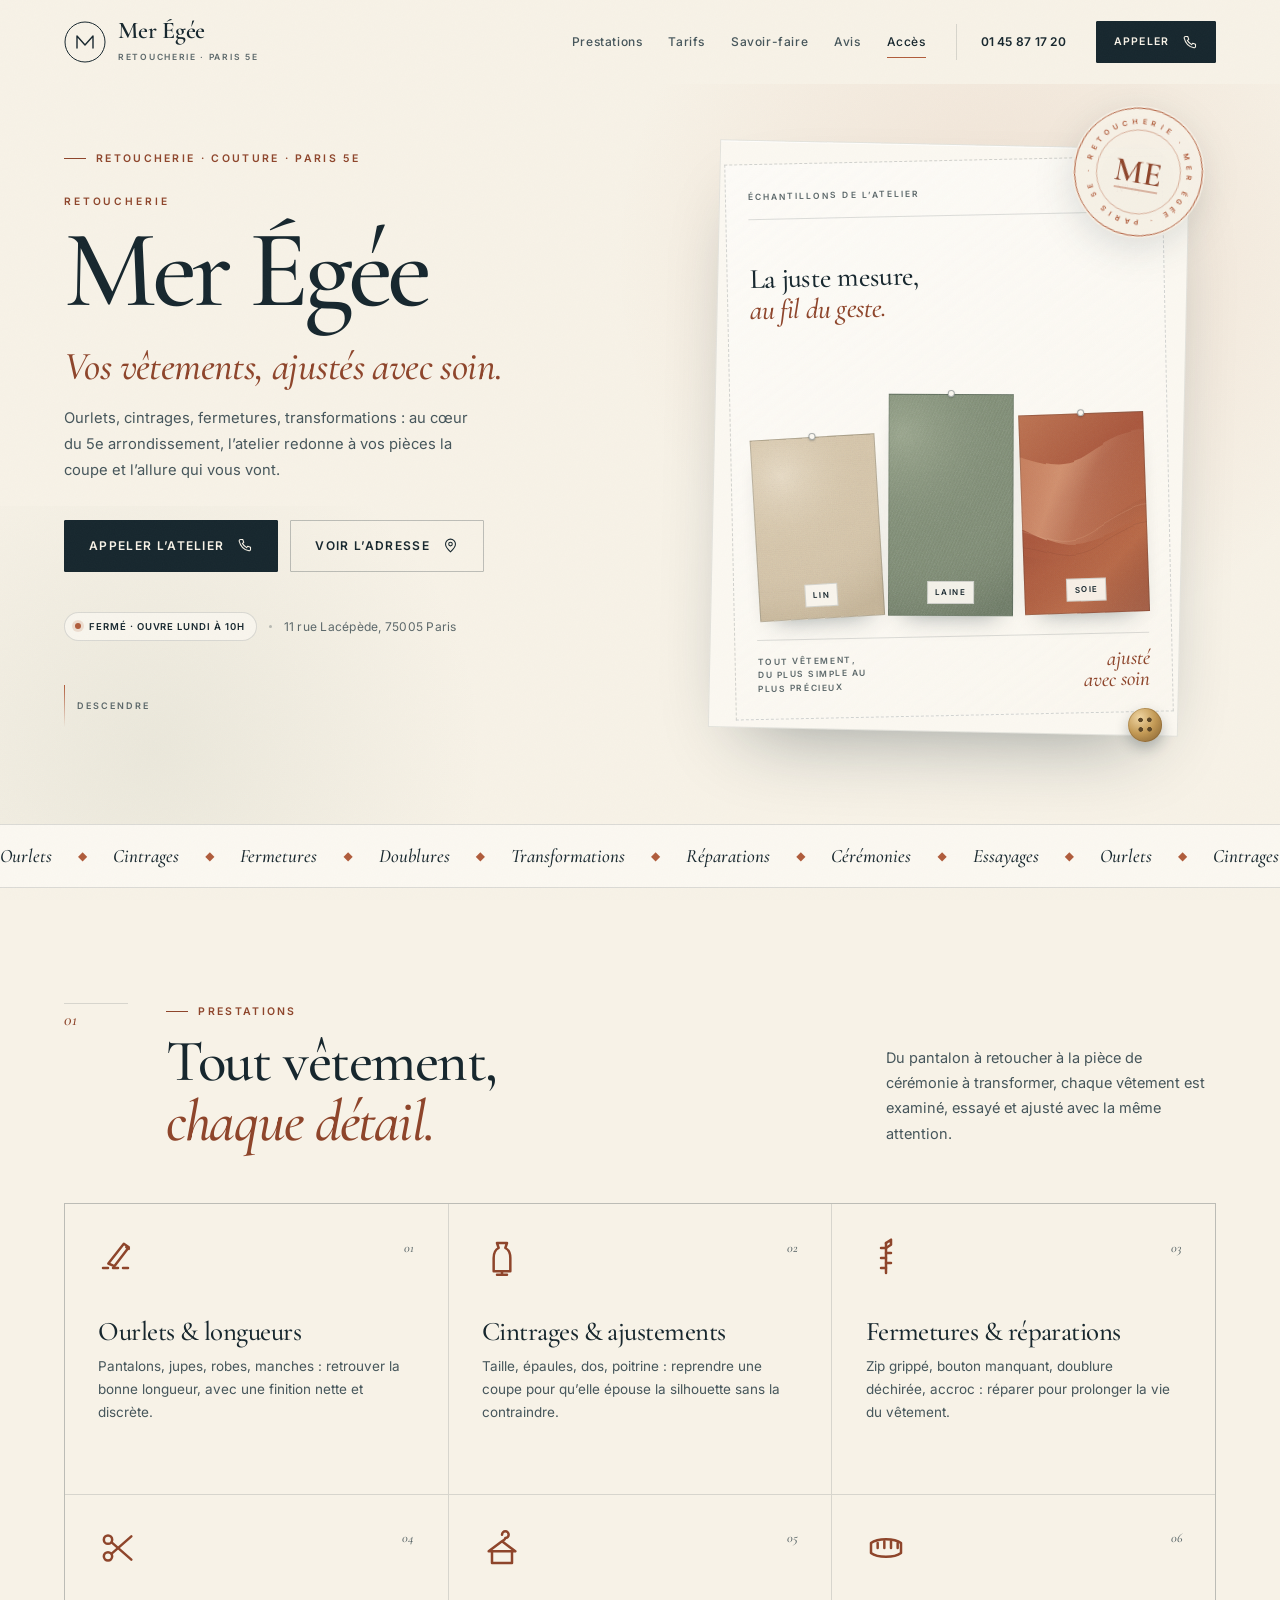
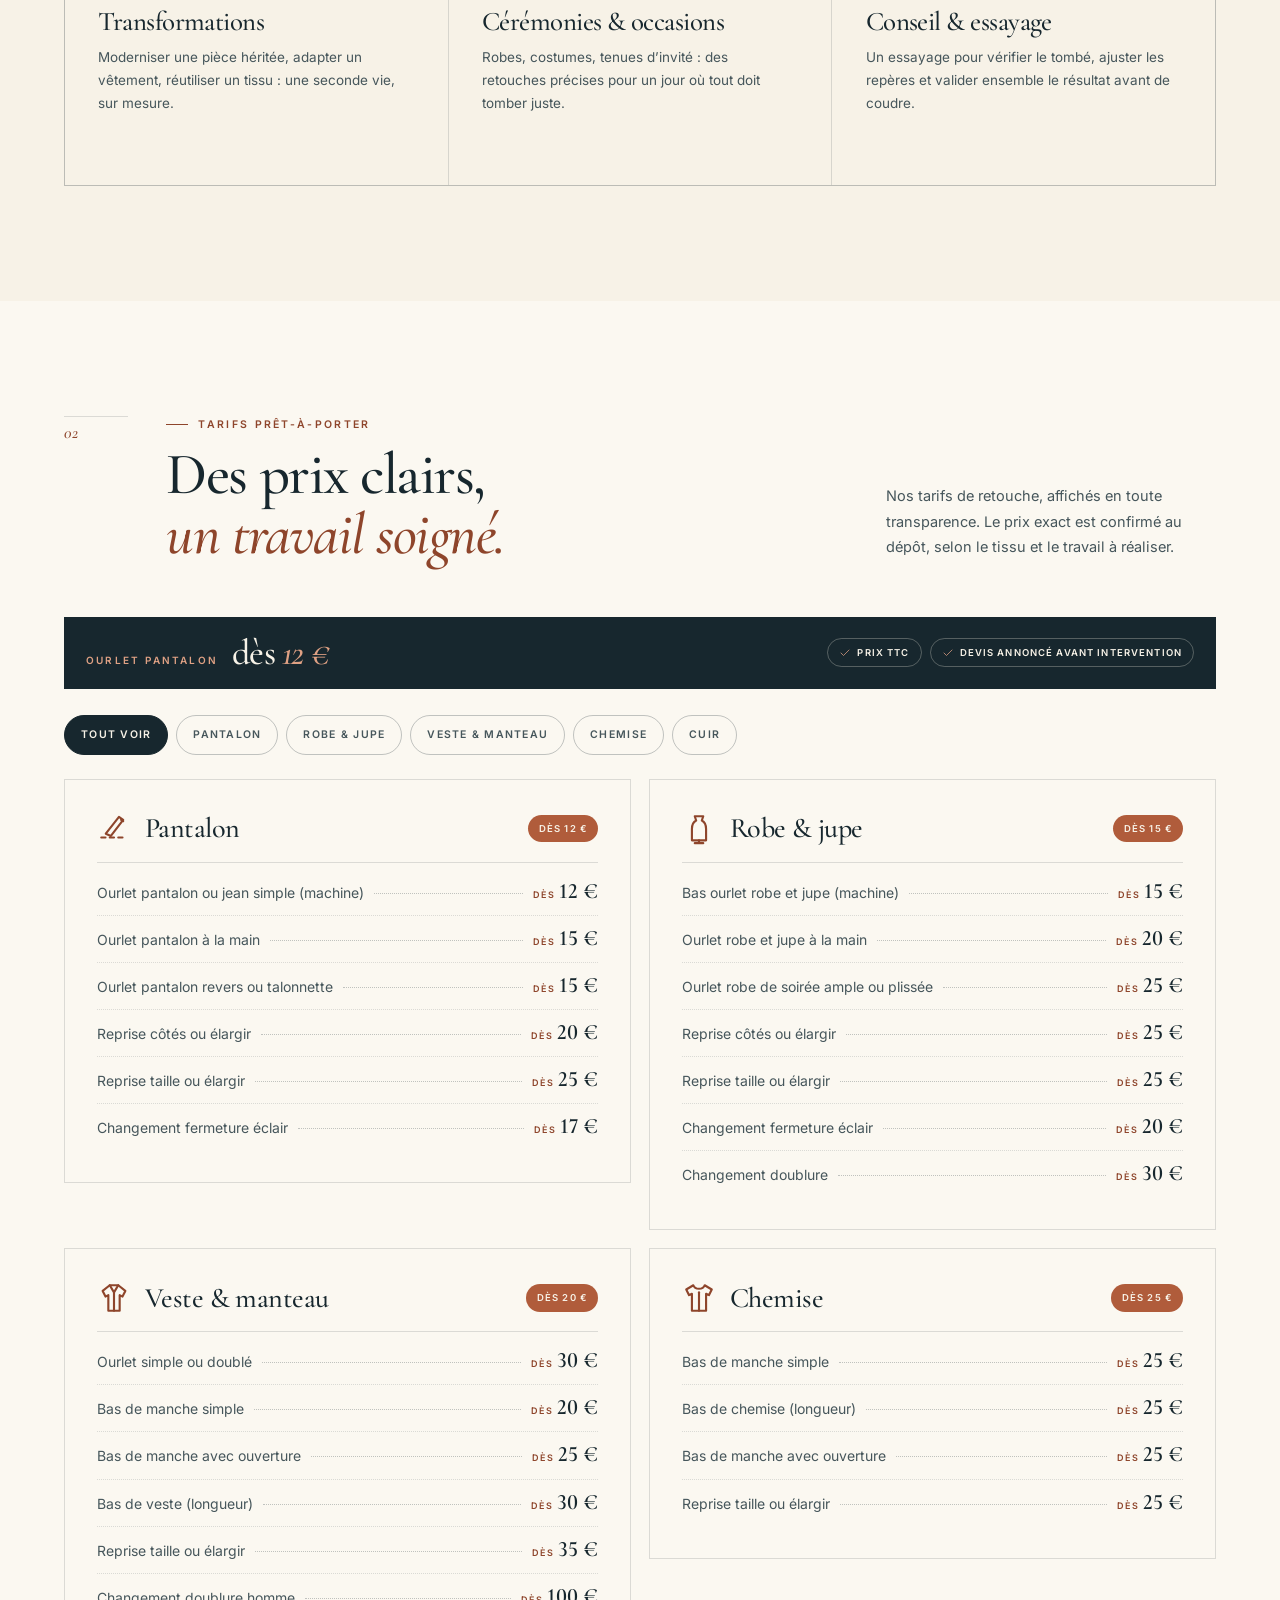
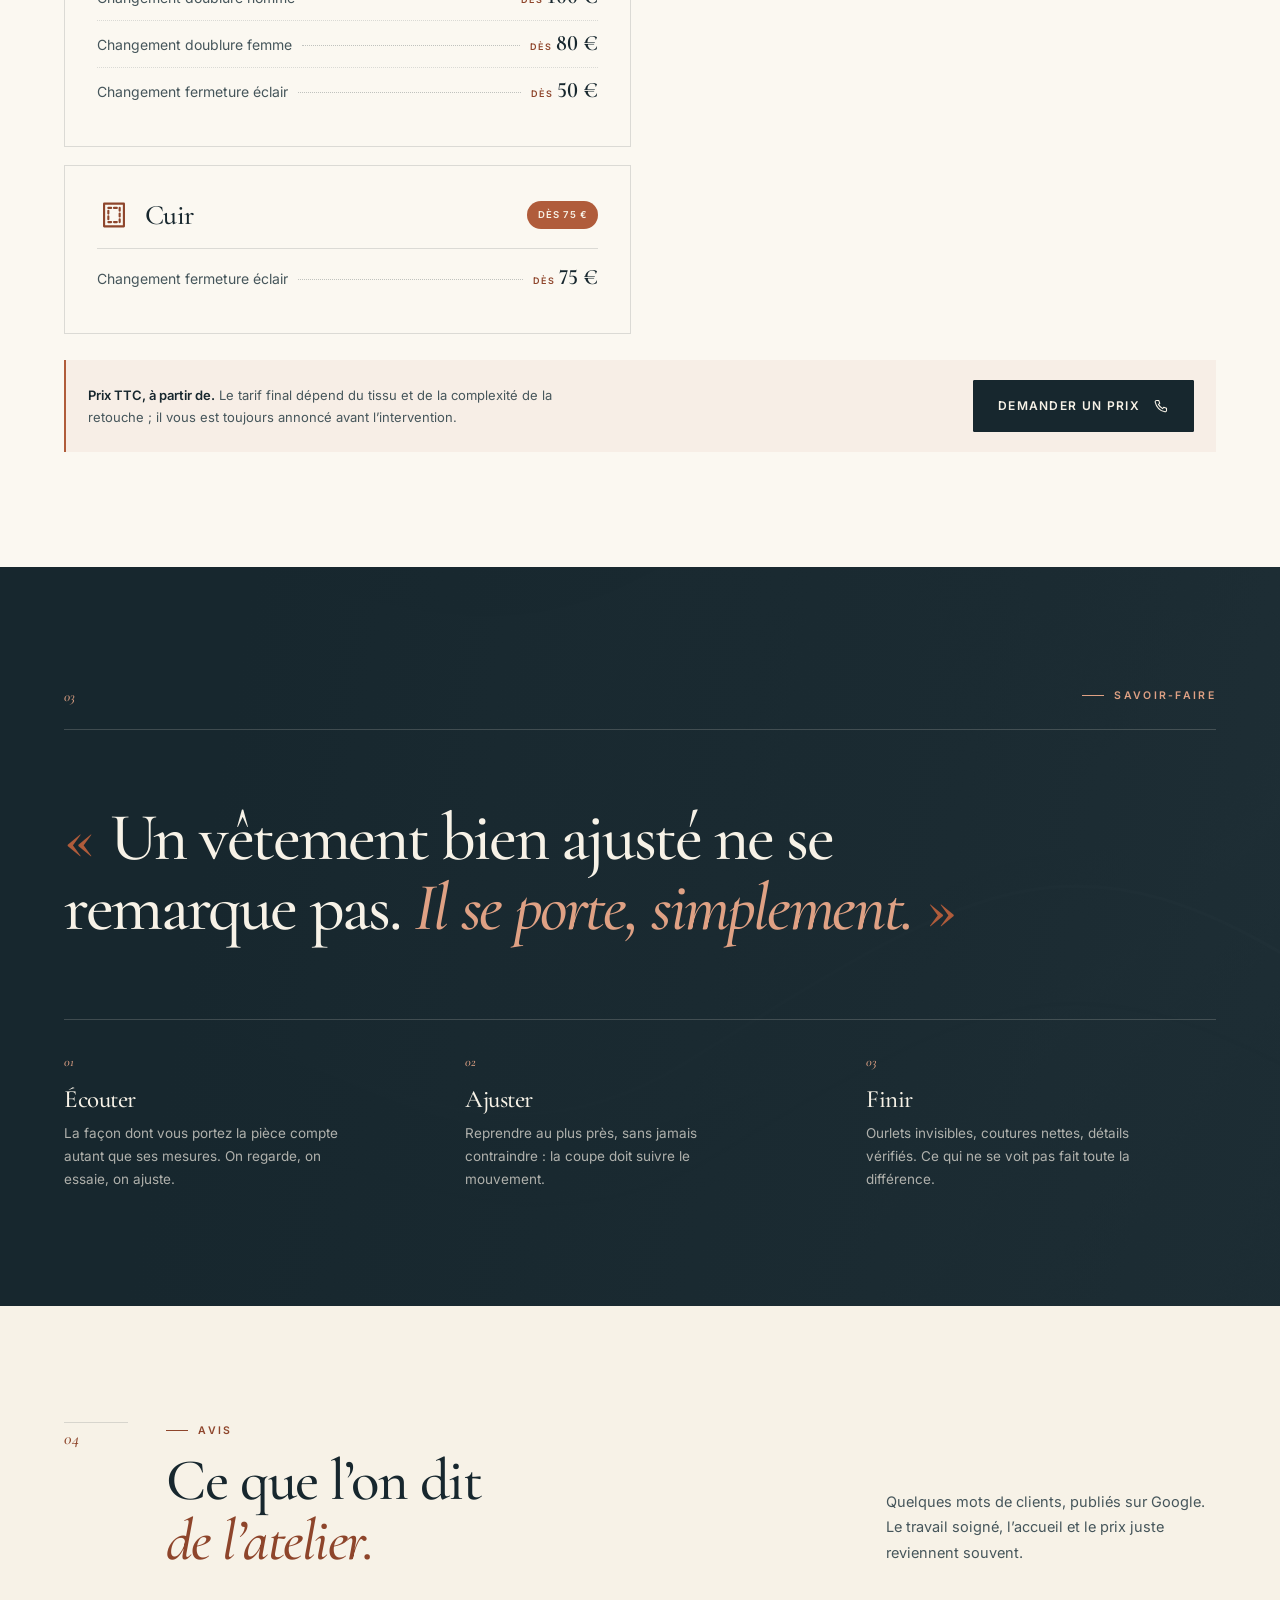
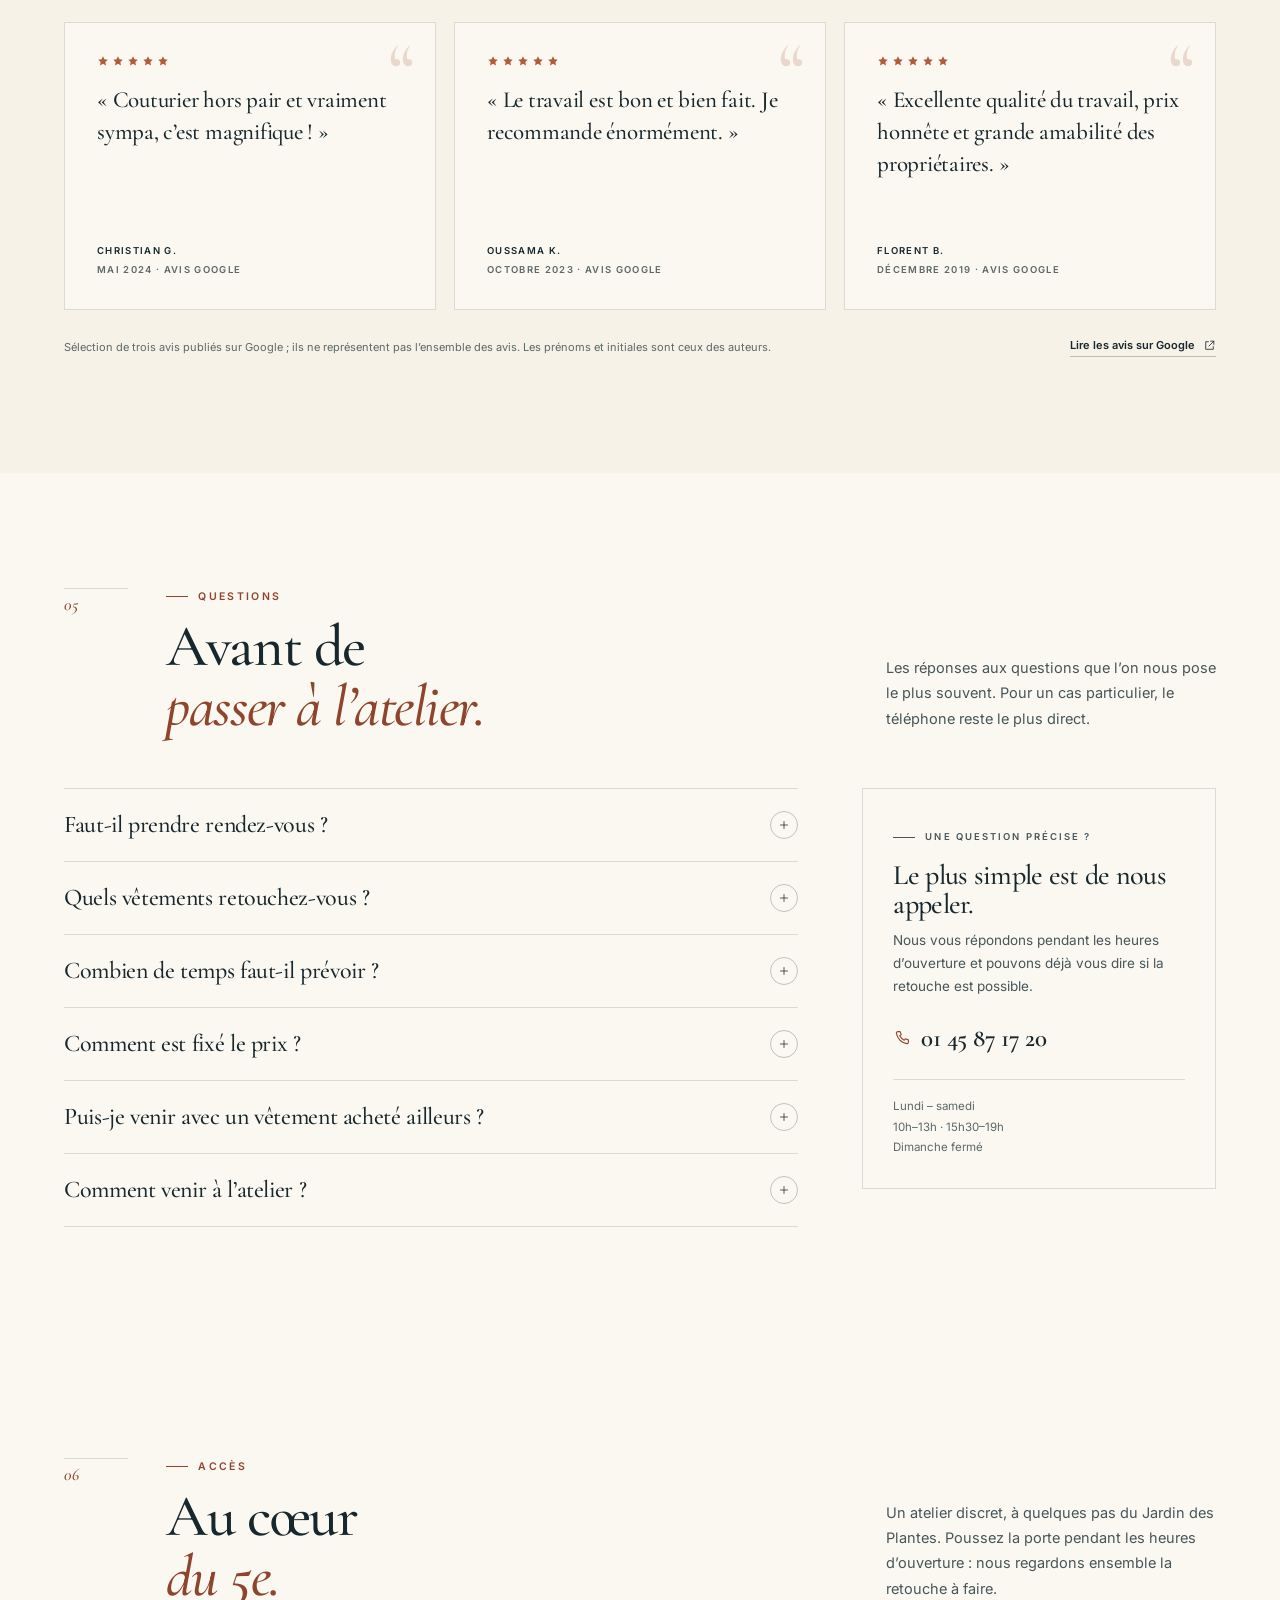
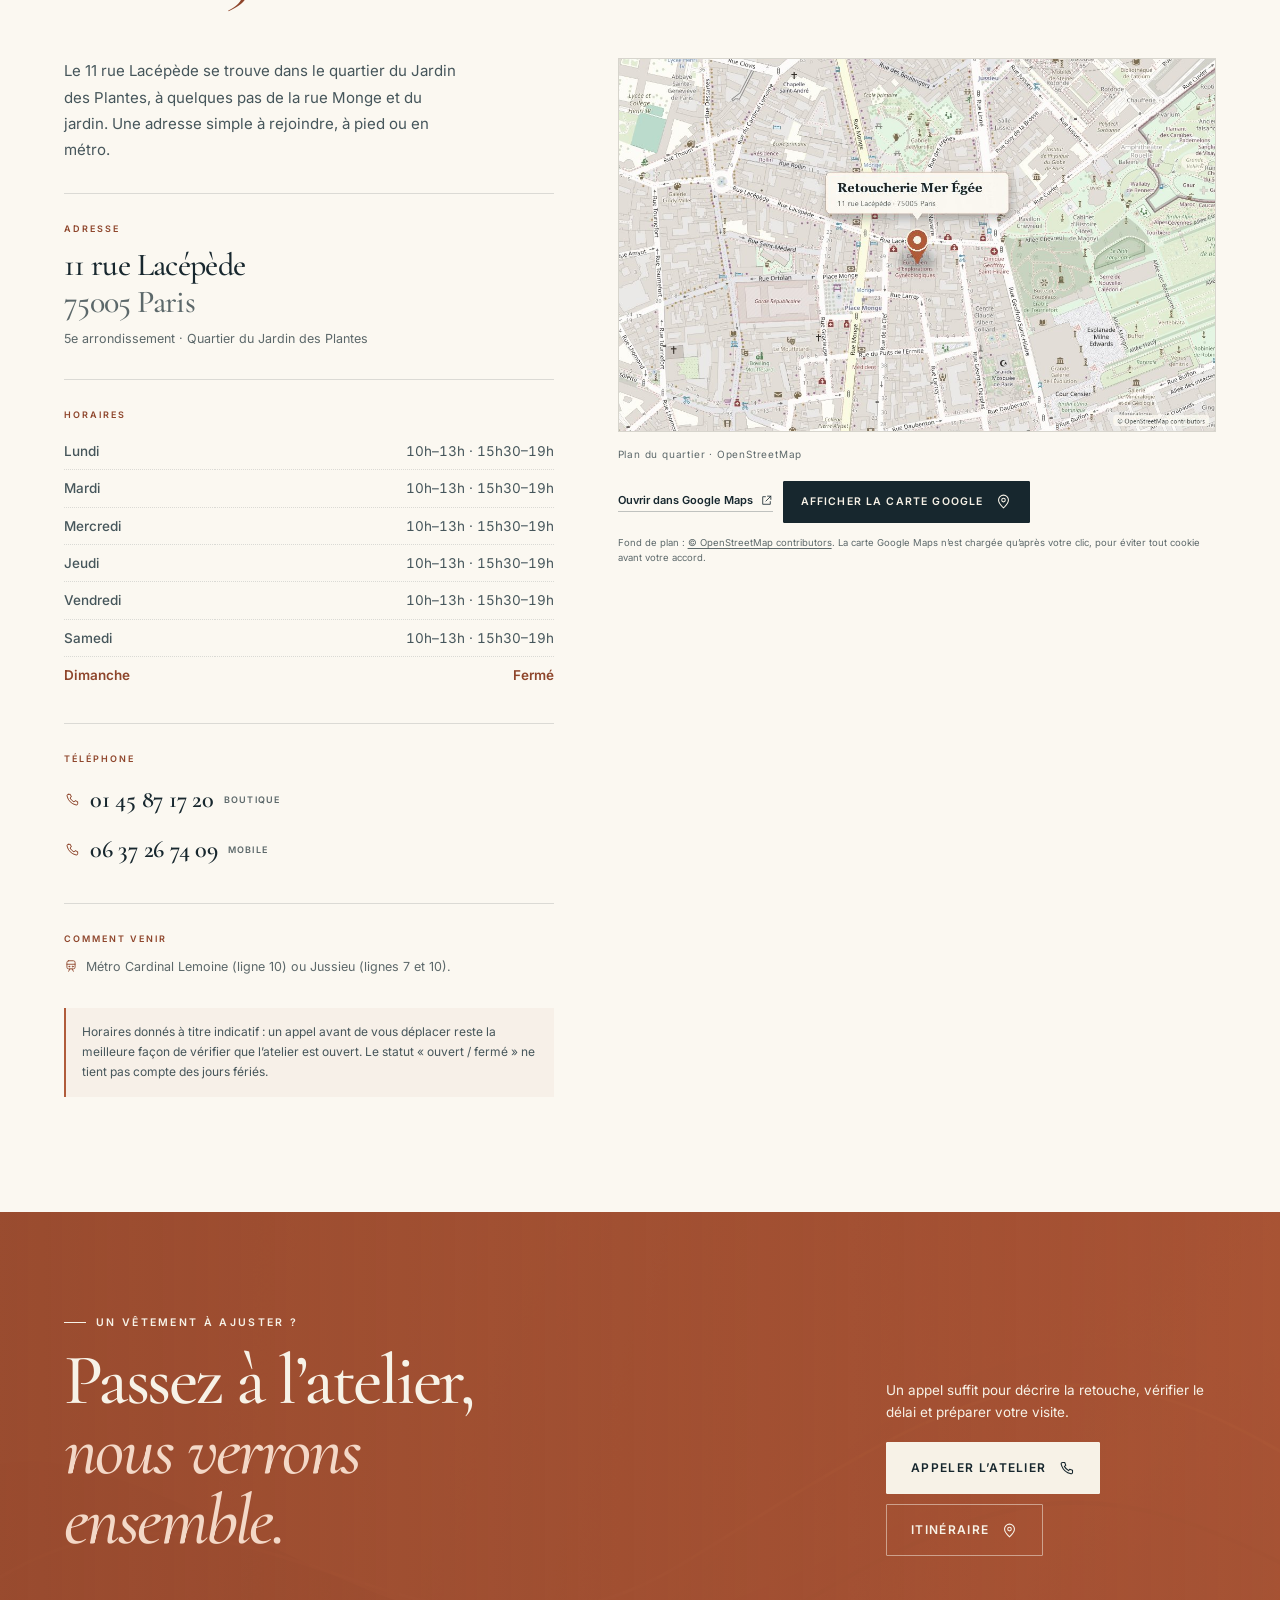
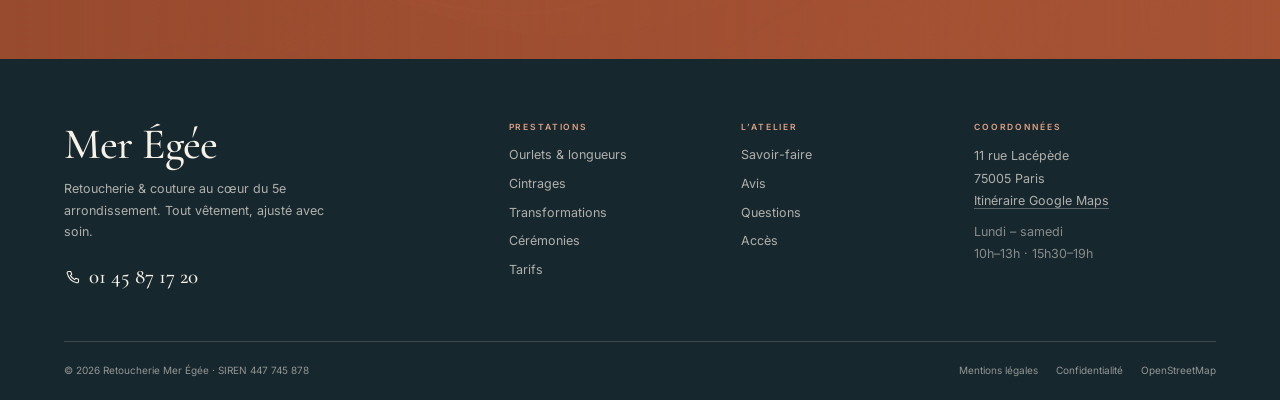
==== commit 24d403d6: "Ajout de la section Tarifs Co-Authored-By: Claude Opus 5.5 <noreply@anthropic.com> Claude-Session: h" ====
--- a/index.html
+++ b/index.html
@@ -1,758 +1,1013 @@
-<!doctype html>
-<html lang="fr">
-<head>
-  <meta charset="utf-8">
-  <meta name="viewport" content="width=device-width, initial-scale=1, viewport-fit=cover">
-  <title>Retoucherie Mer Égée — Retouches &amp; couture à Paris 5e</title>
-  <meta name="description" content="Retoucherie Mer Égée, 11 rue Lacépède, 75005 Paris : ourlets, cintrages, transformations. Ouvert lundi–samedi. Tél. 01 45 87 17 20.">
-  <meta name="theme-color" content="#17272E">
-  <meta name="geo.region" content="FR-75">
-  <meta name="geo.placename" content="Paris 5e">
-  <meta name="geo.position" content="48.8436244;2.3533653">
-  <meta name="ICBM" content="48.8436244, 2.3533653">
-  <meta name="robots" content="index, follow">
-
-  <link rel="canonical" href="https://mer-egee.netlify.app/">
-  <meta property="og:type" content="website">
-  <meta property="og:url" content="https://mer-egee.netlify.app/">
-  <meta property="og:locale" content="fr_FR">
-  <meta property="og:site_name" content="Retoucherie Mer Égée">
-  <meta property="og:title" content="Retoucherie Mer Égée — Retouches &amp; couture à Paris 5e">
-  <meta property="og:description" content="Ourlets, cintrages, fermetures, transformations : au 11 rue Lacépède, dans le 5e, vos vêtements sont ajustés avec soin.">
-  <meta property="og:image" content="https://mer-egee.netlify.app/assets/img/og-image.png">
-  <meta property="og:image:type" content="image/png">
-  <meta property="og:image:width" content="1200">
-  <meta property="og:image:height" content="630">
-  <meta property="og:image:alt" content="Retoucherie Mer Égée, 11 rue Lacépède, 75005 Paris">
-  <meta name="twitter:card" content="summary_large_image">
-  <meta name="twitter:title" content="Retoucherie Mer Égée — Paris 5e">
-  <meta name="twitter:description" content="Retouches et couture au 11 rue Lacépède, 75005 Paris.">
-  <meta name="twitter:image" content="https://mer-egee.netlify.app/assets/img/og-image.png">
-  <meta name="twitter:image:alt" content="Retoucherie Mer Égée, 11 rue Lacépède, 75005 Paris">
-
-  <link rel="icon" href="assets/img/favicon.svg" type="image/svg+xml">
-  <link rel="icon" href="assets/img/favicon-32.png" sizes="32x32" type="image/png">
-  <link rel="icon" href="assets/img/favicon.ico" sizes="any">
-  <link rel="apple-touch-icon" href="assets/img/apple-touch-icon.png">
-  <link rel="manifest" href="site.webmanifest">
-
-  <link rel="preload" href="assets/fonts/cormorant-garamond-latin.woff2" as="font" type="font/woff2" crossorigin>
-  <link rel="preload" href="assets/fonts/inter-latin.woff2" as="font" type="font/woff2" crossorigin>
-  <link rel="stylesheet" href="assets/css/styles.css?v=3">
-
-  <noscript>
-    <style>
-      .menu-toggle { display: none !important; }
-      [data-map-load] { display: none !important; }
-      .mobile-bar {
-        visibility: visible !important;
-        opacity: 1 !important;
-        transform: none !important;
-        pointer-events: auto !important;
-      }
-      @media (max-width: 980px) {
-        .nav { display: none !important; }
-      }
-    </style>
-  </noscript>
-
-  <script>
-    document.documentElement.classList.add('js');
-    window.setTimeout(function () {
-      if (!window.__merEgeeReady) {
-        document.documentElement.classList.remove('js');
-      }
-    }, 4000);
-  </script>
-
-  <script type="application/ld+json">
-  {
-    "@context": "https://schema.org",
-    "@type": "LocalBusiness",
-    "@id": "https://mer-egee.netlify.app/#mer-egee",
-    "name": "Retoucherie Mer Égée",
-    "alternateName": "MER EGEE",
-    "url": "https://mer-egee.netlify.app/",
-    "image": "https://mer-egee.netlify.app/assets/img/og-image.png",
-    "description": "Retoucherie et couture à Paris 5e : ourlets, cintrages, fermetures, réparations, transformations et retouches de cérémonie.",
-    "telephone": "+33145871720",
-    "address": {
-      "@type": "PostalAddress",
-      "streetAddress": "11 rue Lacépède",
-      "postalCode": "75005",
-      "addressLocality": "Paris",
-      "addressRegion": "Île-de-France",
-      "addressCountry": "FR"
-    },
-    "geo": {
-      "@type": "GeoCoordinates",
-      "latitude": 48.8436244,
-      "longitude": 2.3533653
-    },
-    "areaServed": {
-      "@type": "AdministrativeArea",
-      "name": "Paris 5e arrondissement"
-    },
-    "openingHoursSpecification": [
-      {
-        "@type": "OpeningHoursSpecification",
-        "dayOfWeek": ["Monday", "Tuesday", "Wednesday", "Thursday", "Friday", "Saturday"],
-        "opens": "10:00",
-        "closes": "13:00"
-      },
-      {
-        "@type": "OpeningHoursSpecification",
-        "dayOfWeek": ["Monday", "Tuesday", "Wednesday", "Thursday", "Friday", "Saturday"],
-        "opens": "15:30",
-        "closes": "19:00"
-      }
-    ],
-    "hasOfferCatalog": {
-      "@type": "OfferCatalog",
-      "name": "Prestations de retouche",
-      "itemListElement": [
-        { "@type": "Offer", "itemOffered": { "@type": "Service", "name": "Ourlets et longueurs" } },
-        { "@type": "Offer", "itemOffered": { "@type": "Service", "name": "Cintrages et ajustements" } },
-        { "@type": "Offer", "itemOffered": { "@type": "Service", "name": "Fermetures et réparations" } },
-        { "@type": "Offer", "itemOffered": { "@type": "Service", "name": "Transformations de vêtements" } },
-        { "@type": "Offer", "itemOffered": { "@type": "Service", "name": "Retouches de cérémonie" } },
-        { "@type": "Offer", "itemOffered": { "@type": "Service", "name": "Conseil et essayage" } }
-      ]
-    },
-    "sameAs": [
-      "https://www.google.com/maps/search/?api=1&query=Retoucherie%20Mer%20%C3%89g%C3%A9e%2C%2011%20rue%20Lac%C3%A9p%C3%A8de%2C%2075005%20Paris"
-    ]
-  }
-  </script>
-</head>
-<body id="top">
-
-  <!-- Bibliothèque d'icônes -->
-  <svg class="svg-sprite" xmlns="http://www.w3.org/2000/svg" aria-hidden="true">
-    <symbol id="i-arrow" viewBox="0 0 24 24"><path d="M4 12h15M13 6l6 6-6 6"/></symbol>
-    <symbol id="i-arrow-left" viewBox="0 0 24 24"><path d="M20 12H5M11 18l-6-6 6-6"/></symbol>
-    <symbol id="i-phone" viewBox="0 0 24 24"><path d="M6.5 3.5h3l1.5 4-2 1.5a15 15 0 0 0 6 6l1.5-2 4 1.5v3a2 2 0 0 1-2.2 2A18.5 18.5 0 0 1 4.5 5.7a2 2 0 0 1 2-2.2Z"/></symbol>
-    <symbol id="i-pin" viewBox="0 0 24 24"><path d="M12 21s7-6.2 7-11a7 7 0 1 0-14 0c0 4.8 7 11 7 11Z"/><circle cx="12" cy="10" r="2.5"/></symbol>
-    <symbol id="i-clock" viewBox="0 0 24 24"><circle cx="12" cy="12" r="8.5"/><path d="M12 7.5V12l3 2"/></symbol>
-    <symbol id="i-scissors" viewBox="0 0 24 24"><circle cx="6" cy="7" r="2.5"/><circle cx="6" cy="17" r="2.5"/><path d="M8.2 8.6 20 19M8.2 15.4 20 5"/></symbol>
-    <symbol id="i-hem" viewBox="0 0 24 24"><path d="M3 18h18" stroke-dasharray="3 3"/><path d="m15.5 3.5 3 2-8.7 11.4-3.6-1.6Z"/><path d="m17 5.5 1.5 1"/></symbol>
-    <symbol id="i-dressform" viewBox="0 0 24 24"><path d="M9 3h6l-1 3c2 1 3 3 3 6v8H7v-8c0-3 1-5 3-6L9 3Z"/><path d="M12 20v2M9 22h6"/></symbol>
-    <symbol id="i-zipper" viewBox="0 0 24 24"><path d="M12 3v18"/><path d="M9 6h3M12 9h3M9 12h3M12 15h3M9 18h3"/><path d="m12 3 3-2v3l-3 2"/></symbol>
-    <symbol id="i-hanger" viewBox="0 0 24 24"><path d="M12 4a2 2 0 1 1 2 2c0 1-1 1.4-2 2l8 6H4l8-6"/><path d="M6 14v7h12v-7"/></symbol>
-    <symbol id="i-tape" viewBox="0 0 24 24"><path d="M3 9c4-3 14-3 18 0v6c-4 3-14 3-18 0V9Z"/><path d="M7 9v3M11 8v4M15 8v4M19 9v3"/></symbol>
-    <symbol id="i-chat" viewBox="0 0 24 24"><path d="M4 5h16v11H9l-5 4V5Z"/><path d="M8 10h.01M12 10h.01M16 10h.01"/></symbol>
-    <symbol id="i-plus" viewBox="0 0 24 24"><path d="M12 5v14M5 12h14"/></symbol>
-    <symbol id="i-close" viewBox="0 0 24 24"><path d="m5 5 14 14M19 5 5 19"/></symbol>
-    <symbol id="i-menu" viewBox="0 0 24 24"><path d="M4 7h16M4 12h16M4 17h16"/></symbol>
-    <symbol id="i-check" viewBox="0 0 24 24"><path d="m4 12 5 5L20 6"/></symbol>
-    <symbol id="i-metro" viewBox="0 0 24 24"><rect x="5" y="3" width="14" height="14" rx="3"/><path d="M5 9h14M8 21l2-4M16 21l-2-4"/><circle cx="9" cy="13" r=".8"/><circle cx="15" cy="13" r=".8"/></symbol>
-    <symbol id="i-external" viewBox="0 0 24 24"><path d="M14 4h6v6M20 4l-9 9"/><path d="M10 5H5v14h14v-5"/></symbol>
-    <symbol id="i-star" viewBox="0 0 24 24"><path fill="currentColor" stroke="none" d="m12 2.6 2.9 6 6.6.9-4.8 4.7 1.2 6.6-5.9-3.2-5.9 3.2 1.2-6.6L2.5 9.5l6.6-.9Z"/></symbol>
-  </svg>
-
-  <a class="skip-link" href="#contenu">Aller au contenu</a>
-
-  <header class="site-header" data-header>
-    <div class="shell header-inner">
-      <a class="brand" href="#top" aria-label="Retoucherie Mer Égée, retour en haut">
-        <svg class="brand-mark" viewBox="0 0 42 42" aria-hidden="true">
-          <circle cx="21" cy="21" r="20"/>
-          <path d="M13 27V15l8 9 8-9v12"/>
-        </svg>
-        <span class="brand-text">
-          <strong>Mer Égée</strong>
-          <small>Retoucherie · Paris 5e</small>
-        </span>
-      </a>
-
-      <nav class="nav" id="nav" aria-label="Navigation principale">
-        <button class="nav-close" type="button" data-menu-close aria-label="Fermer le menu">
-          <svg class="icon" aria-hidden="true"><use href="#i-close"></use></svg>
-        </button>
-        <a href="#prestations">Prestations</a>
-        <a href="#savoir-faire">Savoir-faire</a>
-        <a href="#avis">Avis</a>
-        <a href="#acces">Accès</a>
-        <a class="nav-phone" href="tel:+33145871720">01 45 87 17 20</a>
-      </nav>
-
-      <a class="btn btn--small btn--primary header-cta" href="tel:+33145871720">
-        Appeler
-        <svg class="icon" aria-hidden="true"><use href="#i-phone"></use></svg>
-      </a>
-
-      <button class="menu-toggle" type="button" data-menu-open aria-expanded="false" aria-controls="nav" aria-label="Ouvrir le menu">
-        <svg class="icon" aria-hidden="true"><use href="#i-menu"></use></svg>
-      </button>
-    </div>
-  </header>
-
-  <main id="contenu">
-
-    <!-- ====================================================================
-         Hero
-         ==================================================================== -->
-    <section class="hero" aria-labelledby="titre-accueil">
-      <div class="shell hero-grid">
-        <div class="hero-copy">
-          <p class="eyebrow reveal">Retoucherie · Couture · Paris 5e</p>
-          <h1 class="hero-title reveal" id="titre-accueil" style="--d: .05s">
-            <span class="hero-kicker">Retoucherie</span>
-            <span class="hero-name">Mer Égée</span>
-          </h1>
-          <p class="hero-lead reveal" style="--d: .12s">Vos vêtements, ajustés avec soin.</p>
-          <p class="hero-text reveal" style="--d: .18s">
-            Ourlets, cintrages, fermetures, transformations&nbsp;: au cœur du 5e arrondissement,
-            l’atelier redonne à vos pièces la coupe et l’allure qui vous vont.
-          </p>
-          <div class="hero-actions reveal" style="--d: .24s">
-            <a class="btn btn--primary" href="tel:+33145871720">
-              Appeler l’atelier
-              <svg class="icon" aria-hidden="true"><use href="#i-phone"></use></svg>
-            </a>
-            <a class="btn btn--ghost" href="#acces">
-              Voir l’adresse
-              <svg class="icon" aria-hidden="true"><use href="#i-pin"></use></svg>
-            </a>
-          </div>
-          <div class="hero-meta reveal" style="--d: .3s">
-            <span class="status" data-status data-open="">
-              <span class="status-dot" aria-hidden="true"></span>
-              <span data-status-text>Horaires de l’atelier</span>
-            </span>
-            <span class="sep" aria-hidden="true"></span>
-            <span>11 rue Lacépède, 75005 Paris</span>
-          </div>
-          <a class="hero-cue reveal" style="--d: .36s" href="#prestations">Descendre</a>
-        </div>
-
-        <div class="hero-visual reveal" style="--d: .18s">
-          <div class="moodboard" aria-hidden="true">
-            <div class="moodboard-inner">
-              <div class="moodboard-head">
-                <span>Échantillons de l’atelier</span>
-                <em>N° 05</em>
-              </div>
-              <p class="moodboard-quote">La juste mesure,<br><em>au fil du geste.</em></p>
-              <div class="swatches">
-                <div class="swatch"><span class="swatch-tag">Lin</span></div>
-                <div class="swatch"><span class="swatch-tag">Laine</span></div>
-                <div class="swatch"><span class="swatch-tag">Soie</span></div>
-              </div>
-              <div class="moodboard-note">
-                <span>Tout vêtement, du plus simple au plus précieux</span>
-                <em>ajusté<br>avec soin</em>
-              </div>
-            </div>
-
-            <svg class="stamp" viewBox="0 0 132 132">
-              <defs>
-                <path id="stamp-circle" d="M66,66 m-48,0 a48,48 0 1,1 96,0 a48,48 0 1,1 -96,0"/>
-              </defs>
-              <circle cx="66" cy="66" r="64"/>
-              <circle cx="66" cy="66" r="42" opacity=".55"/>
-              <text textLength="292" lengthAdjust="spacing">
-                <textPath href="#stamp-circle" startOffset="4">RETOUCHERIE · MER ÉGÉE · PARIS 5E ·</textPath>
-              </text>
-              <text x="66" y="77" text-anchor="middle" class="stamp-m">ME</text>
-              <path d="M44 84h44"/>
-            </svg>
-
-            <span class="brass"></span>
-          </div>
-        </div>
-      </div>
-    </section>
-
-    <!-- ====================================================================
-         Bandeau
-         ==================================================================== -->
-    <div class="marquee" aria-hidden="true">
-      <div class="marquee-track">
-        <div class="marquee-group">
-          <span>Ourlets</span><i>◆</i><span>Cintrages</span><i>◆</i><span>Fermetures</span><i>◆</i>
-          <span>Doublures</span><i>◆</i><span>Transformations</span><i>◆</i><span>Réparations</span><i>◆</i>
-          <span>Cérémonies</span><i>◆</i><span>Essayages</span><i>◆</i>
-        </div>
-        <div class="marquee-group">
-          <span>Ourlets</span><i>◆</i><span>Cintrages</span><i>◆</i><span>Fermetures</span><i>◆</i>
-          <span>Doublures</span><i>◆</i><span>Transformations</span><i>◆</i><span>Réparations</span><i>◆</i>
-          <span>Cérémonies</span><i>◆</i><span>Essayages</span><i>◆</i>
-        </div>
-      </div>
-    </div>
-
-    <!-- ====================================================================
-         Prestations
-         ==================================================================== -->
-    <section class="section" id="prestations" aria-labelledby="titre-prestations">
-      <div class="shell">
-        <div class="section-head">
-          <span class="section-index">01</span>
-          <div>
-            <p class="eyebrow">Prestations</p>
-            <h2 id="titre-prestations">Tout vêtement,<br><em>chaque détail.</em></h2>
-          </div>
-          <p class="section-intro">
-            Du pantalon à retoucher à la pièce de cérémonie à transformer, chaque vêtement est
-            examiné, essayé et ajusté avec la même attention.
-          </p>
-        </div>
-
-        <div class="services">
-          <article class="service reveal">
-            <div class="service-top">
-              <svg class="icon service-icon" aria-hidden="true"><use href="#i-hem"></use></svg>
-              <span class="service-num">01</span>
-            </div>
-            <h3>Ourlets &amp; longueurs</h3>
-            <p>Pantalons, jupes, robes, manches&nbsp;: retrouver la bonne longueur, avec une finition nette et discrète.</p>
-            <a class="service-foot" href="tel:+33145871720">Nous consulter <svg class="icon" aria-hidden="true"><use href="#i-arrow"></use></svg></a>
-          </article>
-
-          <article class="service reveal" style="--d: .06s">
-            <div class="service-top">
-              <svg class="icon service-icon" aria-hidden="true"><use href="#i-dressform"></use></svg>
-              <span class="service-num">02</span>
-            </div>
-            <h3>Cintrages &amp; ajustements</h3>
-            <p>Taille, épaules, dos, poitrine&nbsp;: reprendre une coupe pour qu’elle épouse la silhouette sans la contraindre.</p>
-            <a class="service-foot" href="tel:+33145871720">Nous consulter <svg class="icon" aria-hidden="true"><use href="#i-arrow"></use></svg></a>
-          </article>
-
-          <article class="service reveal" style="--d: .12s">
-            <div class="service-top">
-              <svg class="icon service-icon" aria-hidden="true"><use href="#i-zipper"></use></svg>
-              <span class="service-num">03</span>
-            </div>
-            <h3>Fermetures &amp; réparations</h3>
-            <p>Zip grippé, bouton manquant, doublure déchirée, accroc&nbsp;: réparer pour prolonger la vie du vêtement.</p>
-            <a class="service-foot" href="tel:+33145871720">Nous consulter <svg class="icon" aria-hidden="true"><use href="#i-arrow"></use></svg></a>
-          </article>
-
-          <article class="service reveal">
-            <div class="service-top">
-              <svg class="icon service-icon" aria-hidden="true"><use href="#i-scissors"></use></svg>
-              <span class="service-num">04</span>
-            </div>
-            <h3>Transformations</h3>
-            <p>Moderniser une pièce héritée, adapter un vêtement, réutiliser un tissu&nbsp;: une seconde vie, sur mesure.</p>
-            <a class="service-foot" href="tel:+33145871720">Nous consulter <svg class="icon" aria-hidden="true"><use href="#i-arrow"></use></svg></a>
-          </article>
-
-          <article class="service reveal" style="--d: .06s">
-            <div class="service-top">
-              <svg class="icon service-icon" aria-hidden="true"><use href="#i-hanger"></use></svg>
-              <span class="service-num">05</span>
-            </div>
-            <h3>Cérémonies &amp; occasions</h3>
-            <p>Robes, costumes, tenues d’invité&nbsp;: des retouches précises pour un jour où tout doit tomber juste.</p>
-            <a class="service-foot" href="tel:+33145871720">Nous consulter <svg class="icon" aria-hidden="true"><use href="#i-arrow"></use></svg></a>
-          </article>
-
-          <article class="service reveal" style="--d: .12s">
-            <div class="service-top">
-              <svg class="icon service-icon" aria-hidden="true"><use href="#i-tape"></use></svg>
-              <span class="service-num">06</span>
-            </div>
-            <h3>Conseil &amp; essayage</h3>
-            <p>Un essayage pour vérifier le tombé, ajuster les repères et valider ensemble le résultat avant de coudre.</p>
-            <a class="service-foot" href="tel:+33145871720">Nous consulter <svg class="icon" aria-hidden="true"><use href="#i-arrow"></use></svg></a>
-          </article>
-        </div>
-      </div>
-    </section>
-
-    <!-- ====================================================================
-         Savoir-faire
-         ==================================================================== -->
-    <section class="craft" id="savoir-faire" aria-labelledby="titre-savoir-faire">
-      <div class="shell">
-        <h2 class="sr-only" id="titre-savoir-faire">Savoir-faire</h2>
-        <div class="craft-head">
-          <span class="section-index">02</span>
-          <p class="eyebrow">Savoir-faire</p>
-        </div>
-
-        <blockquote class="craft-quote reveal">
-          <span class="quote-mark">«</span>&nbsp;Un vêtement bien ajusté ne se remarque pas.
-          <em>Il se porte, simplement.</em>&nbsp;<span class="quote-mark">»</span>
-        </blockquote>
-
-        <div class="craft-grid">
-          <div class="craft-item reveal">
-            <span class="num">01</span>
-            <h3>Écouter</h3>
-            <p>La façon dont vous portez la pièce compte autant que ses mesures. On regarde, on essaie, on ajuste.</p>
-          </div>
-          <div class="craft-item reveal" style="--d: .08s">
-            <span class="num">02</span>
-            <h3>Ajuster</h3>
-            <p>Reprendre au plus près, sans jamais contraindre&nbsp;: la coupe doit suivre le mouvement.</p>
-          </div>
-          <div class="craft-item reveal" style="--d: .16s">
-            <span class="num">03</span>
-            <h3>Finir</h3>
-            <p>Ourlets invisibles, coutures nettes, détails vérifiés. Ce qui ne se voit pas fait toute la différence.</p>
-          </div>
-        </div>
-      </div>
-    </section>
-
-    <!-- ====================================================================
-         Avis
-         ==================================================================== -->
-    <section class="section" id="avis" aria-labelledby="titre-avis">
-      <div class="shell">
-        <div class="section-head">
-          <span class="section-index">03</span>
-          <div>
-            <p class="eyebrow">Avis</p>
-            <h2 id="titre-avis">Ce que l’on dit<br><em>de l’atelier.</em></h2>
-          </div>
-          <p class="section-intro">
-            Quelques mots de clients, publiés sur Google. Le travail soigné, l’accueil et le prix juste
-            reviennent souvent.
-          </p>
-        </div>
-
-        <div class="reviews">
-          <article class="review reveal">
-            <h3 class="sr-only">Avis de Christian G.</h3>
-            <span class="stars" role="img" aria-label="5 étoiles sur 5">
-              <svg class="star" aria-hidden="true"><use href="#i-star"></use></svg>
-              <svg class="star" aria-hidden="true"><use href="#i-star"></use></svg>
-              <svg class="star" aria-hidden="true"><use href="#i-star"></use></svg>
-              <svg class="star" aria-hidden="true"><use href="#i-star"></use></svg>
-              <svg class="star" aria-hidden="true"><use href="#i-star"></use></svg>
-            </span>
-            <blockquote>«&nbsp;Couturier hors pair et vraiment sympa, c’est magnifique&nbsp;!&nbsp;»</blockquote>
-            <footer><strong>Christian G.</strong> Mai 2024 · Avis Google</footer>
-          </article>
-
-          <article class="review reveal" style="--d: .07s">
-            <h3 class="sr-only">Avis de Oussama K.</h3>
-            <span class="stars" role="img" aria-label="5 étoiles sur 5">
-              <svg class="star" aria-hidden="true"><use href="#i-star"></use></svg>
-              <svg class="star" aria-hidden="true"><use href="#i-star"></use></svg>
-              <svg class="star" aria-hidden="true"><use href="#i-star"></use></svg>
-              <svg class="star" aria-hidden="true"><use href="#i-star"></use></svg>
-              <svg class="star" aria-hidden="true"><use href="#i-star"></use></svg>
-            </span>
-            <blockquote>«&nbsp;Le travail est bon et bien fait. Je recommande énormément.&nbsp;»</blockquote>
-            <footer><strong>Oussama K.</strong> Octobre 2023 · Avis Google</footer>
-          </article>
-
-          <article class="review reveal" style="--d: .14s">
-            <h3 class="sr-only">Avis de Florent B.</h3>
-            <span class="stars" role="img" aria-label="5 étoiles sur 5">
-              <svg class="star" aria-hidden="true"><use href="#i-star"></use></svg>
-              <svg class="star" aria-hidden="true"><use href="#i-star"></use></svg>
-              <svg class="star" aria-hidden="true"><use href="#i-star"></use></svg>
-              <svg class="star" aria-hidden="true"><use href="#i-star"></use></svg>
-              <svg class="star" aria-hidden="true"><use href="#i-star"></use></svg>
-            </span>
-            <blockquote>«&nbsp;Excellente qualité du travail, prix honnête et grande amabilité des propriétaires.&nbsp;»</blockquote>
-            <footer><strong>Florent B.</strong> Décembre 2019 · Avis Google</footer>
-          </article>
-        </div>
-
-        <div class="reviews-note">
-          <span>Sélection de trois avis publiés sur Google ; ils ne représentent pas l’ensemble des avis. Les prénoms et initiales sont ceux des auteurs.</span>
-          <a href="https://www.google.com/maps/search/?api=1&amp;query=Retoucherie%20Mer%20%C3%89g%C3%A9e%2C%2011%20rue%20Lac%C3%A9p%C3%A8de%2C%2075005%20Paris" target="_blank" rel="noopener">
-            Lire les avis sur Google
-            <svg class="icon" aria-hidden="true"><use href="#i-external"></use></svg>
-          </a>
-        </div>
-      </div>
-    </section>
-
-    <!-- ====================================================================
-         Questions
-         ==================================================================== -->
-    <section class="section section--paper" id="questions" aria-labelledby="titre-questions">
-      <div class="shell">
-        <div class="section-head">
-          <span class="section-index">04</span>
-          <div>
-            <p class="eyebrow">Questions</p>
-            <h2 id="titre-questions">Avant de<br><em>passer à l’atelier.</em></h2>
-          </div>
-          <p class="section-intro">
-            Les réponses aux questions que l’on nous pose le plus souvent. Pour un cas particulier,
-            le téléphone reste le plus direct.
-          </p>
-        </div>
-
-        <div class="faq-layout">
-          <div class="faq">
-            <details class="faq-item" name="faq">
-              <summary>
-                Faut-il prendre rendez-vous&nbsp;?
-                <span class="faq-plus" aria-hidden="true"><svg class="icon"><use href="#i-plus"></use></svg></span>
-              </summary>
-              <div class="faq-answer">
-                <p>L’atelier reçoit pendant les heures d’ouverture. Pour une pièce délicate, une transformation ou un essayage, un appel avant de vous déplacer permet de vérifier le moment le plus favorable.</p>
-              </div>
-            </details>
-
-            <details class="faq-item" name="faq">
-              <summary>
-                Quels vêtements retouchez-vous&nbsp;?
-                <span class="faq-plus" aria-hidden="true"><svg class="icon"><use href="#i-plus"></use></svg></span>
-              </summary>
-              <div class="faq-answer">
-                <p>Tout vêtement&nbsp;: pantalons, jeans, robes, jupes, chemises, vestes, manteaux, costumes et pièces de cérémonie. Les tissus délicats sont examinés avant toute intervention.</p>
-              </div>
-            </details>
-
-            <details class="faq-item" name="faq">
-              <summary>
-                Combien de temps faut-il prévoir&nbsp;?
-                <span class="faq-plus" aria-hidden="true"><svg class="icon"><use href="#i-plus"></use></svg></span>
-              </summary>
-              <div class="faq-answer">
-                <p>Le délai dépend de l’ouvrage et du tissu. Il est confirmé au dépôt. Si vous avez une date, signalez-la dès le départ&nbsp;: nous vous dirons ce qui est réalisable.</p>
-              </div>
-            </details>
-
-            <details class="faq-item" name="faq">
-              <summary>
-                Comment est fixé le prix&nbsp;?
-                <span class="faq-plus" aria-hidden="true"><svg class="icon"><use href="#i-plus"></use></svg></span>
-              </summary>
-              <div class="faq-answer">
-                <p>Le tarif est annoncé avant l’intervention, en fonction de la retouche, du tissu et du temps nécessaire. Vous savez ce que vous payez avant de laisser la pièce.</p>
-              </div>
-            </details>
-
-            <details class="faq-item" name="faq">
-              <summary>
-                Puis-je venir avec un vêtement acheté ailleurs&nbsp;?
-                <span class="faq-plus" aria-hidden="true"><svg class="icon"><use href="#i-plus"></use></svg></span>
-              </summary>
-              <div class="faq-answer">
-                <p>Oui. L’atelier travaille sur vos vêtements, sans condition d’achat. Apportez la pièce et, si possible, les chaussures ou l’accessoire avec lesquels vous la porterez.</p>
-              </div>
-            </details>
-
-            <details class="faq-item" name="faq">
-              <summary>
-                Comment venir à l’atelier&nbsp;?
-                <span class="faq-plus" aria-hidden="true"><svg class="icon"><use href="#i-plus"></use></svg></span>
-              </summary>
-              <div class="faq-answer">
-                <p>Métro Cardinal Lemoine (ligne 10) ou Jussieu (lignes 7 et 10). L’atelier se trouve à quelques pas du Jardin des Plantes, au 11 rue Lacépède.</p>
-              </div>
-            </details>
-          </div>
-
-          <aside class="faq-aside reveal">
-            <p class="eyebrow">Une question précise&nbsp;?</p>
-            <h3>Le plus simple est de nous appeler.</h3>
-            <p>Nous vous répondons pendant les heures d’ouverture et pouvons déjà vous dire si la retouche est possible.</p>
-            <a class="phone-link" href="tel:+33145871720">
-              <svg class="icon" aria-hidden="true"><use href="#i-phone"></use></svg>
-              01 45 87 17 20
-            </a>
-            <p class="hours-mini">
-              Lundi – samedi<br>
-              10h–13h · 15h30–19h<br>
-              Dimanche fermé
-            </p>
-          </aside>
-        </div>
-      </div>
-    </section>
-
-    <!-- ====================================================================
-         Accès
-         ==================================================================== -->
-    <section class="section access" id="acces" aria-labelledby="titre-acces">
-      <div class="shell">
-        <div class="section-head">
-          <span class="section-index">05</span>
-          <div>
-            <p class="eyebrow">Accès</p>
-            <h2 id="titre-acces">Au cœur<br><em>du 5e.</em></h2>
-          </div>
-          <p class="section-intro">
-            Un atelier discret, à quelques pas du Jardin des Plantes. Poussez la porte pendant les
-            heures d’ouverture&nbsp;: nous regardons ensemble la retouche à faire.
-          </p>
-        </div>
-
-        <div class="access-grid">
-          <div class="access-info">
-            <p class="access-lead">
-              Le 11 rue Lacépède se trouve dans le quartier du Jardin des Plantes, à quelques pas
-              de la rue Monge et du jardin. Une adresse simple à rejoindre, à pied ou en métro.
-            </p>
-
-            <div class="access-block">
-              <p class="access-label">Adresse</p>
-              <p class="address">11 rue Lacépède<br><span>75005 Paris</span></p>
-              <p class="access-sub">5e arrondissement · Quartier du Jardin des Plantes</p>
-            </div>
-
-            <div class="access-block">
-              <p class="access-label">Horaires</p>
-              <table class="hours">
-                <caption class="sr-only">Horaires d’ouverture de la retoucherie</caption>
-                <tbody>
-                  <tr data-day="1"><th scope="row">Lundi</th><td>10h–13h · 15h30–19h</td></tr>
-                  <tr data-day="2"><th scope="row">Mardi</th><td>10h–13h · 15h30–19h</td></tr>
-                  <tr data-day="3"><th scope="row">Mercredi</th><td>10h–13h · 15h30–19h</td></tr>
-                  <tr data-day="4"><th scope="row">Jeudi</th><td>10h–13h · 15h30–19h</td></tr>
-                  <tr data-day="5"><th scope="row">Vendredi</th><td>10h–13h · 15h30–19h</td></tr>
-                  <tr data-day="6"><th scope="row">Samedi</th><td>10h–13h · 15h30–19h</td></tr>
-                  <tr data-day="0"><th scope="row">Dimanche</th><td class="closed">Fermé</td></tr>
-                </tbody>
-              </table>
-            </div>
-
-            <div class="access-block">
-              <p class="access-label">Téléphone</p>
-              <div class="phone-lines">
-                <a class="phone-line" href="tel:+33145871720">
-                  <svg class="icon" aria-hidden="true"><use href="#i-phone"></use></svg>
-                  01 45 87 17 20 <small>Boutique</small>
-                </a>
-                <a class="phone-line" href="tel:+33637267409">
-                  <svg class="icon" aria-hidden="true"><use href="#i-phone"></use></svg>
-                  06 37 26 74 09 <small>Mobile</small>
-                </a>
-              </div>
-            </div>
-
-            <div class="access-block">
-              <p class="access-label">Comment venir</p>
-              <p class="access-sub">
-                <svg class="icon" aria-hidden="true" style="display:inline-block; width:14px; height:14px; vertical-align:-2px; margin-right:4px; color:var(--copper-dark)"><use href="#i-metro"></use></svg>
-                Métro Cardinal Lemoine (ligne 10) ou Jussieu (lignes 7 et 10).
-              </p>
-            </div>
-
-            <p class="access-note">Horaires donnés à titre indicatif : un appel avant de vous déplacer reste la meilleure façon de vérifier que l’atelier est ouvert. Le statut « ouvert / fermé » ne tient pas compte des jours fériés.</p>
-          </div>
-
-          <figure class="map-card reveal">
-            <div class="map-frame" data-map-frame>
-              <img src="assets/img/carte-apercu.jpg" alt="Aperçu du plan du quartier autour du 11 rue Lacépède, Paris 5e" width="1120" height="700" loading="lazy" decoding="async">
-            </div>
-            <div class="map-bar">
-              <span data-map-label aria-live="polite">Plan du quartier · OpenStreetMap</span>
-              <div class="map-actions">
-                <a class="map-link" href="https://www.google.com/maps/search/?api=1&amp;query=Retoucherie%20Mer%20%C3%89g%C3%A9e%2C%2011%20rue%20Lac%C3%A9p%C3%A8de%2C%2075005%20Paris" target="_blank" rel="noopener">
-                  Ouvrir dans Google Maps
-                  <svg class="icon" aria-hidden="true"><use href="#i-external"></use></svg>
-                </a>
-                <button class="btn btn--small btn--primary" type="button" data-map-load>
-                  Afficher la carte Google
-                  <svg class="icon" aria-hidden="true"><use href="#i-pin"></use></svg>
-                </button>
-              </div>
-            </div>
-            <figcaption>
-              Fond de plan&nbsp;: <a href="https://www.openstreetmap.org/copyright" target="_blank" rel="noopener">© OpenStreetMap contributors</a>.
-              La carte Google Maps n’est chargée qu’après votre clic, pour éviter tout cookie avant votre accord.
-            </figcaption>
-          </figure>
-        </div>
-      </div>
-    </section>
-
-    <!-- ====================================================================
-         Appel final
-         ==================================================================== -->
-    <section class="cta" id="contact" aria-labelledby="titre-contact">
-      <div class="shell">
-        <div class="cta-copy">
-          <p class="eyebrow">Un vêtement à ajuster&nbsp;?</p>
-          <h2 id="titre-contact">Passez à l’atelier,<br><em>nous verrons ensemble.</em></h2>
-        </div>
-        <div class="cta-side">
-          <p>Un appel suffit pour décrire la retouche, vérifier le délai et préparer votre visite.</p>
-          <div class="cta-actions">
-            <a class="btn btn--light" href="tel:+33145871720">
-              Appeler l’atelier
-              <svg class="icon" aria-hidden="true"><use href="#i-phone"></use></svg>
-            </a>
-            <a class="btn btn--outline-light" href="https://www.google.com/maps/dir/?api=1&amp;destination=Retoucherie%20Mer%20%C3%89g%C3%A9e%2C%2011%20rue%20Lac%C3%A9p%C3%A8de%2C%2075005%20Paris" target="_blank" rel="noopener">
-              Itinéraire
-              <svg class="icon" aria-hidden="true"><use href="#i-pin"></use></svg>
-            </a>
-          </div>
-        </div>
-      </div>
-    </section>
-  </main>
-
-  <footer class="footer">
-    <div class="shell">
-      <div class="footer-top">
-        <div class="footer-brand">
-          <strong>Mer Égée</strong>
-          <p>Retoucherie &amp; couture au cœur du 5e arrondissement. Tout vêtement, ajusté avec soin.</p>
-          <a class="footer-phone" href="tel:+33145871720">
-            <svg class="icon" aria-hidden="true"><use href="#i-phone"></use></svg>
-            01 45 87 17 20
-          </a>
-        </div>
-
-        <div>
-          <h3>Prestations</h3>
-          <div class="footer-links">
-            <a href="#prestations">Ourlets &amp; longueurs</a>
-            <a href="#prestations">Cintrages</a>
-            <a href="#prestations">Transformations</a>
-            <a href="#prestations">Cérémonies</a>
-          </div>
-        </div>
-
-        <div>
-          <h3>L’atelier</h3>
-          <div class="footer-links">
-            <a href="#savoir-faire">Savoir-faire</a>
-            <a href="#avis">Avis</a>
-            <a href="#questions">Questions</a>
-            <a href="#acces">Accès</a>
-          </div>
-        </div>
-
-        <div>
-          <h3>Coordonnées</h3>
-          <address class="footer-address">
-            11 rue Lacépède<br>
-            75005 Paris<br>
-            <a href="https://www.google.com/maps/dir/?api=1&amp;destination=Retoucherie%20Mer%20%C3%89g%C3%A9e%2C%2011%20rue%20Lac%C3%A9p%C3%A8de%2C%2075005%20Paris" target="_blank" rel="noopener">Itinéraire Google Maps</a>
-            <p class="footer-hours">Lundi – samedi<br>10h–13h · 15h30–19h</p>
-          </address>
-        </div>
-      </div>
-
-      <div class="footer-bottom">
-        <p>© <span data-year>2026</span> Retoucherie Mer Égée · SIREN 447 745 878</p>
-        <nav class="footer-legal" aria-label="Informations légales">
-          <a href="mentions-legales.html">Mentions légales</a>
-          <a href="politique-confidentialite.html">Confidentialité</a>
-          <a href="https://www.openstreetmap.org/copyright" target="_blank" rel="noopener">OpenStreetMap</a>
-        </nav>
-      </div>
-    </div>
-  </footer>
-
-  <nav class="mobile-bar" aria-label="Actions rapides">
-    <a class="btn btn--primary" href="tel:+33145871720">
-      <svg class="icon" aria-hidden="true"><use href="#i-phone"></use></svg>
-      Appeler
-    </a>
-    <a class="btn btn--ghost" href="https://www.google.com/maps/dir/?api=1&amp;destination=Retoucherie%20Mer%20%C3%89g%C3%A9e%2C%2011%20rue%20Lac%C3%A9p%C3%A8de%2C%2075005%20Paris" target="_blank" rel="noopener">
-      <svg class="icon" aria-hidden="true"><use href="#i-pin"></use></svg>
-      Itinéraire
-    </a>
-  </nav>
-
-  <script src="assets/js/main.js?v=3" defer></script>
-</body>
-</html>
+<!DOCTYPE html>
+<html lang="fr">
+<head>
+  <meta charset="UTF-8">
+  <meta name="viewport" content="width=device-width, initial-scale=1, viewport-fit=cover">
+  <title>Retoucherie Mer Égée — Retouches &amp; couture à Paris 5e</title>
+  <meta name="description" content="Retoucherie Mer Égée, 11 rue Lacépède, 75005 Paris : ourlets, cintrages, transformations. Ouvert lundi–samedi. Tél. 01 45 87 17 20.">
+  <meta name="theme-color" content="#17272E">
+  <meta name="geo.region" content="FR-75">
+  <meta name="geo.placename" content="Paris 5e">
+  <meta name="geo.position" content="48.8436244;2.3533653">
+  <meta name="ICBM" content="48.8436244, 2.3533653">
+  <meta name="robots" content="index, follow">
+
+  <link rel="canonical" href="https://mer-egee.netlify.app/">
+  <meta property="og:type" content="website">
+  <meta property="og:url" content="https://mer-egee.netlify.app/">
+  <meta property="og:locale" content="fr_FR">
+  <meta property="og:site_name" content="Retoucherie Mer Égée">
+  <meta property="og:title" content="Retoucherie Mer Égée — Retouches &amp; couture à Paris 5e">
+  <meta property="og:description" content="Ourlets, cintrages, fermetures, transformations : au 11 rue Lacépède, dans le 5e, vos vêtements sont ajustés avec soin.">
+  <meta property="og:image" content="https://mer-egee.netlify.app/assets/img/og-image.png">
+  <meta property="og:image:type" content="image/png">
+  <meta property="og:image:width" content="1200">
+  <meta property="og:image:height" content="630">
+  <meta property="og:image:alt" content="Retoucherie Mer Égée, 11 rue Lacépède, 75005 Paris">
+  <meta name="twitter:card" content="summary_large_image">
+  <meta name="twitter:title" content="Retoucherie Mer Égée — Paris 5e">
+  <meta name="twitter:description" content="Retouches et couture au 11 rue Lacépède, 75005 Paris.">
+  <meta name="twitter:image" content="https://mer-egee.netlify.app/assets/img/og-image.png">
+  <meta name="twitter:image:alt" content="Retoucherie Mer Égée, 11 rue Lacépède, 75005 Paris">
+
+  <link rel="icon" href="assets/img/favicon.svg" type="image/svg+xml">
+  <link rel="icon" href="assets/img/favicon-32.png" sizes="32x32" type="image/png">
+  <link rel="icon" href="assets/img/favicon.ico" sizes="any">
+  <link rel="apple-touch-icon" href="assets/img/apple-touch-icon.png">
+  <link rel="manifest" href="site.webmanifest">
+
+  <link rel="preload" href="assets/fonts/cormorant-garamond-latin.woff2" as="font" type="font/woff2" crossorigin>
+  <link rel="preload" href="assets/fonts/inter-latin.woff2" as="font" type="font/woff2" crossorigin>
+  <link rel="stylesheet" href="assets/css/styles.css?v=3">
+
+  <!-- Section Tarifs -->
+  <style>
+    .pricing-strip {
+      display: flex; flex-wrap: wrap; align-items: center; justify-content: space-between;
+      gap: 18px; margin-bottom: 26px; padding: 18px 22px;
+      background: var(--ink); color: var(--ivory);
+    }
+    .pricing-strip-main { display: flex; align-items: baseline; gap: 14px; flex-wrap: wrap; }
+    .pricing-strip-main span {
+      font-size: 10px; font-weight: 600; letter-spacing: .22em; text-transform: uppercase;
+      color: var(--copper-light);
+    }
+    .pricing-strip-main strong {
+      font-family: var(--serif); font-size: clamp(26px, 3vw, 36px); font-weight: 500;
+      letter-spacing: -.02em; line-height: 1;
+    }
+    .pricing-strip-main strong em { color: var(--copper-light); }
+    .pricing-strip-tags { display: flex; flex-wrap: wrap; gap: 8px; }
+    .pricing-strip-tags span {
+      display: inline-flex; align-items: center; gap: 6px; padding: 6px 11px;
+      border: 1px solid rgba(247,242,231,.28); border-radius: 99px;
+      font-size: 9.5px; font-weight: 600; letter-spacing: .12em; text-transform: uppercase;
+    }
+    .pricing-strip-tags .icon { width: 12px; height: 12px; color: var(--copper-light); }
+
+    .pricing-tabs { display: flex; flex-wrap: wrap; gap: 8px; margin-bottom: 24px; }
+    .pricing-tab {
+      min-height: 40px; padding: 0 16px; border: 1px solid var(--line-strong); border-radius: 99px;
+      background: transparent; cursor: pointer;
+      font-size: 10.5px; font-weight: 600; letter-spacing: .12em; text-transform: uppercase;
+      color: var(--ink-soft);
+      transition: background .25s var(--ease), color .25s, border-color .25s;
+    }
+    .pricing-tab:hover { border-color: var(--ink); color: var(--ink); }
+    .pricing-tab[aria-pressed="true"] { background: var(--ink); border-color: var(--ink); color: var(--ivory); }
+
+    .pricing-grid { display: grid; grid-template-columns: repeat(2, minmax(0, 1fr)); gap: 18px; align-items: start; }
+    .price-card {
+      position: relative; padding: clamp(22px, 2.6vw, 32px);
+      border: 1px solid var(--line); background: var(--paper);
+      transition: border-color .3s, transform .3s var(--ease), box-shadow .3s var(--ease);
+    }
+    .price-card:hover {
+      border-color: rgba(176,92,59,.45); transform: translateY(-3px);
+      box-shadow: 0 22px 40px -30px rgba(23,39,46,.35);
+    }
+    .price-card[hidden] { display: none; }
+    .price-card-head {
+      display: flex; align-items: center; justify-content: space-between; gap: 16px;
+      padding-bottom: 16px; margin-bottom: 6px; border-bottom: 1px solid var(--line);
+    }
+    .price-card-title { display: flex; align-items: center; gap: 14px; }
+    .price-card-title .icon { width: 34px; height: 34px; color: var(--copper-dark); }
+    .price-card h3 { font-size: clamp(25px, 2.2vw, 30px); letter-spacing: -.02em; }
+    .price-from {
+      flex: 0 0 auto; padding: 6px 11px; border-radius: 99px;
+      background: var(--copper); color: var(--ivory);
+      font-size: 9.5px; font-weight: 600; letter-spacing: .12em; text-transform: uppercase; white-space: nowrap;
+    }
+    .price-list li {
+      display: flex; align-items: baseline; gap: 10px; padding: 11px 0;
+      font-size: 14px; color: var(--ink-soft);
+    }
+    .price-list li + li { border-top: 1px dotted var(--line); }
+    .price-list .label { flex: 0 1 auto; }
+    .price-list .leader { flex: 1 1 auto; min-width: 16px; border-bottom: 1px dotted var(--line-strong); transform: translateY(-4px); }
+    .price-list .price {
+      flex: 0 0 auto; font-family: var(--serif); font-size: 22px; font-weight: 600;
+      line-height: 1; color: var(--ink); white-space: nowrap; font-variant-numeric: lining-nums proportional-nums;
+    }
+    .price-list .price small {
+      margin-right: 4px; font-family: var(--sans); font-size: 9px; font-weight: 600;
+      letter-spacing: .14em; text-transform: uppercase; color: var(--copper-dark);
+    }
+    .pricing-foot {
+      display: flex; flex-wrap: wrap; align-items: center; justify-content: space-between;
+      gap: 20px; margin-top: 26px; padding: 20px 22px;
+      border-left: 2px solid var(--copper); background: rgba(176,92,59,.06);
+    }
+    .pricing-foot p { max-width: 60ch; font-size: 13px; line-height: 1.7; color: var(--ink-soft); }
+    .pricing-foot p strong { color: var(--ink); font-weight: 600; }
+
+    @media (max-width: 980px) { .pricing-grid { grid-template-columns: 1fr; } }
+    @media (max-width: 720px) {
+      .pricing-tabs { flex-wrap: nowrap; overflow-x: auto; margin-inline: calc(-1 * var(--pad)); padding-inline: var(--pad); scrollbar-width: none; }
+      .pricing-tabs::-webkit-scrollbar { display: none; }
+      .pricing-tab { flex: 0 0 auto; }
+      .price-list li { font-size: 13.5px; }
+      .price-list .price { font-size: 20px; }
+      .pricing-foot .btn { width: 100%; }
+    }
+  </style>
+
+  <noscript>
+    <style>
+      .menu-toggle { display: none !important; }
+      [data-map-load] { display: none !important; }
+      .pricing-tabs { display: none !important; }
+      .mobile-bar {
+        visibility: visible !important;
+        opacity: 1 !important;
+        transform: none !important;
+        pointer-events: auto !important;
+      }
+      @media (max-width: 980px) {
+        .nav { display: none !important; }
+      }
+    </style>
+  </noscript>
+
+  <script>
+    document.documentElement.classList.add('js');
+    window.setTimeout(function () {
+      if (!window.__merEgeeReady) {
+        document.documentElement.classList.remove('js');
+      }
+    }, 4000);
+  </script>
+
+  <script type="application/ld+json">
+  {
+    "@context": "https://schema.org",
+    "@type": "LocalBusiness",
+    "@id": "https://mer-egee.netlify.app/#mer-egee",
+    "name": "Retoucherie Mer Égée",
+    "alternateName": "MER EGEE",
+    "url": "https://mer-egee.netlify.app/",
+    "image": "https://mer-egee.netlify.app/assets/img/og-image.png",
+    "description": "Retoucherie et couture à Paris 5e : ourlets, cintrages, fermetures, réparations, transformations et retouches de cérémonie.",
+    "telephone": "+33145871720",
+    "address": {
+      "@type": "PostalAddress",
+      "streetAddress": "11 rue Lacépède",
+      "postalCode": "75005",
+      "addressLocality": "Paris",
+      "addressRegion": "Île-de-France",
+      "addressCountry": "FR"
+    },
+    "geo": {
+      "@type": "GeoCoordinates",
+      "latitude": 48.8436244,
+      "longitude": 2.3533653
+    },
+    "areaServed": {
+      "@type": "AdministrativeArea",
+      "name": "Paris 5e arrondissement"
+    },
+    "openingHoursSpecification": [
+      {
+        "@type": "OpeningHoursSpecification",
+        "dayOfWeek": ["Monday", "Tuesday", "Wednesday", "Thursday", "Friday", "Saturday"],
+        "opens": "10:00",
+        "closes": "13:00"
+      },
+      {
+        "@type": "OpeningHoursSpecification",
+        "dayOfWeek": ["Monday", "Tuesday", "Wednesday", "Thursday", "Friday", "Saturday"],
+        "opens": "15:30",
+        "closes": "19:00"
+      }
+    ],
+    "hasOfferCatalog": {
+      "@type": "OfferCatalog",
+      "name": "Prestations de retouche",
+      "itemListElement": [
+        { "@type": "Offer", "itemOffered": { "@type": "Service", "name": "Ourlets et longueurs" } },
+        { "@type": "Offer", "itemOffered": { "@type": "Service", "name": "Cintrages et ajustements" } },
+        { "@type": "Offer", "itemOffered": { "@type": "Service", "name": "Fermetures et réparations" } },
+        { "@type": "Offer", "itemOffered": { "@type": "Service", "name": "Transformations de vêtements" } },
+        { "@type": "Offer", "itemOffered": { "@type": "Service", "name": "Retouches de cérémonie" } },
+        { "@type": "Offer", "itemOffered": { "@type": "Service", "name": "Conseil et essayage" } }
+      ]
+    },
+    "sameAs": [
+      "https://www.google.com/maps/search/?api=1&query=Retoucherie%20Mer%20%C3%89g%C3%A9e%2C%2011%20rue%20Lac%C3%A9p%C3%A8de%2C%2075005%20Paris"
+    ]
+  }
+  </script>
+</head>
+<body id="top">
+
+  <!-- Bibliothèque d'icônes -->
+  <svg class="svg-sprite" xmlns="http://www.w3.org/2000/svg" aria-hidden="true">
+    <symbol id="i-arrow" viewBox="0 0 24 24"><path d="M4 12h15M13 6l6 6-6 6"/></symbol>
+    <symbol id="i-arrow-left" viewBox="0 0 24 24"><path d="M20 12H5M11 18l-6-6 6-6"/></symbol>
+    <symbol id="i-phone" viewBox="0 0 24 24"><path d="M6.5 3.5h3l1.5 4-2 1.5a15 15 0 0 0 6 6l1.5-2 4 1.5v3a2 2 0 0 1-2.2 2A18.5 18.5 0 0 1 4.5 5.7a2 2 0 0 1 2-2.2Z"/></symbol>
+    <symbol id="i-pin" viewBox="0 0 24 24"><path d="M12 21s7-6.2 7-11a7 7 0 1 0-14 0c0 4.8 7 11 7 11Z"/><circle cx="12" cy="10" r="2.5"/></symbol>
+    <symbol id="i-clock" viewBox="0 0 24 24"><circle cx="12" cy="12" r="8.5"/><path d="M12 7.5V12l3 2"/></symbol>
+    <symbol id="i-scissors" viewBox="0 0 24 24"><circle cx="6" cy="7" r="2.5"/><circle cx="6" cy="17" r="2.5"/><path d="M8.2 8.6 20 19M8.2 15.4 20 5"/></symbol>
+    <symbol id="i-hem" viewBox="0 0 24 24"><path d="M3 18h18" stroke-dasharray="3 3"/><path d="m15.5 3.5 3 2-8.7 11.4-3.6-1.6Z"/><path d="m17 5.5 1.5 1"/></symbol>
+    <symbol id="i-dressform" viewBox="0 0 24 24"><path d="M9 3h6l-1 3c2 1 3 3 3 6v8H7v-8c0-3 1-5 3-6L9 3Z"/><path d="M12 20v2M9 22h6"/></symbol>
+    <symbol id="i-zipper" viewBox="0 0 24 24"><path d="M12 3v18"/><path d="M9 6h3M12 9h3M9 12h3M12 15h3M9 18h3"/><path d="m12 3 3-2v3l-3 2"/></symbol>
+    <symbol id="i-hanger" viewBox="0 0 24 24"><path d="M12 4a2 2 0 1 1 2 2c0 1-1 1.4-2 2l8 6H4l8-6"/><path d="M6 14v7h12v-7"/></symbol>
+    <symbol id="i-tape" viewBox="0 0 24 24"><path d="M3 9c4-3 14-3 18 0v6c-4 3-14 3-18 0V9Z"/><path d="M7 9v3M11 8v4M15 8v4M19 9v3"/></symbol>
+    <symbol id="i-chat" viewBox="0 0 24 24"><path d="M4 5h16v11H9l-5 4V5Z"/><path d="M8 10h.01M12 10h.01M16 10h.01"/></symbol>
+    <symbol id="i-plus" viewBox="0 0 24 24"><path d="M12 5v14M5 12h14"/></symbol>
+    <symbol id="i-close" viewBox="0 0 24 24"><path d="m5 5 14 14M19 5 5 19"/></symbol>
+    <symbol id="i-menu" viewBox="0 0 24 24"><path d="M4 7h16M4 12h16M4 17h16"/></symbol>
+    <symbol id="i-check" viewBox="0 0 24 24"><path d="m4 12 5 5L20 6"/></symbol>
+    <symbol id="i-metro" viewBox="0 0 24 24"><rect x="5" y="3" width="14" height="14" rx="3"/><path d="M5 9h14M8 21l2-4M16 21l-2-4"/><circle cx="9" cy="13" r=".8"/><circle cx="15" cy="13" r=".8"/></symbol>
+    <symbol id="i-external" viewBox="0 0 24 24"><path d="M14 4h6v6M20 4l-9 9"/><path d="M10 5H5v14h14v-5"/></symbol>
+    <symbol id="i-star" viewBox="0 0 24 24"><path fill="currentColor" stroke="none" d="m12 2.6 2.9 6 6.6.9-4.8 4.7 1.2 6.6-5.9-3.2-5.9 3.2 1.2-6.6L2.5 9.5l6.6-.9Z"/></symbol>
+    <symbol id="i-shirt" viewBox="0 0 24 24"><path d="M8 3 3 6l2 4 2-1v12h10V9l2 1 2-4-5-3c-.5 1.5-2 2.5-4 2.5S8.5 4.5 8 3Z"/><path d="M12 8v13"/></symbol>
+    <symbol id="i-coat" viewBox="0 0 24 24"><path d="M9 3h6l5 4-2 4-2-1v11H8V10l-2 1-2-4 5-4Z"/><path d="m9 3 3 5 3-5M12 8v13"/></symbol>
+    <symbol id="i-leather" viewBox="0 0 24 24"><path d="M5 4h14v16H5z"/><path d="M8 7h8v10H8z" stroke-dasharray="2 2"/></symbol>
+  </svg>
+
+  <a class="skip-link" href="#contenu">Aller au contenu</a>
+
+  <header class="site-header" data-header>
+    <div class="shell header-inner">
+      <a class="brand" href="#top" aria-label="Retoucherie Mer Égée, retour en haut">
+        <svg class="brand-mark" viewBox="0 0 42 42" aria-hidden="true">
+          <circle cx="21" cy="21" r="20"/>
+          <path d="M13 27V15l8 9 8-9v12"/>
+        </svg>
+        <span class="brand-text">
+          <strong>Mer Égée</strong>
+          <small>Retoucherie · Paris 5e</small>
+        </span>
+      </a>
+
+      <nav class="nav" id="nav" aria-label="Navigation principale">
+        <button class="nav-close" type="button" data-menu-close aria-label="Fermer le menu">
+          <svg class="icon" aria-hidden="true"><use href="#i-close"/></svg>
+        </button>
+        <a href="#prestations">Prestations</a>
+        <a href="#tarifs">Tarifs</a>
+        <a href="#savoir-faire">Savoir-faire</a>
+        <a href="#avis">Avis</a>
+        <a href="#acces">Accès</a>
+        <a class="nav-phone" href="tel:+33145871720">01 45 87 17 20</a>
+      </nav>
+
+      <a class="btn btn--small btn--primary header-cta" href="tel:+33145871720">
+        Appeler
+        <svg class="icon" aria-hidden="true"><use href="#i-phone"/></svg>
+      </a>
+
+      <button class="menu-toggle" type="button" data-menu-open aria-expanded="false" aria-controls="nav" aria-label="Ouvrir le menu">
+        <svg class="icon" aria-hidden="true"><use href="#i-menu"/></svg>
+      </button>
+    </div>
+  </header>
+
+  <main id="contenu">
+
+    <!-- ====================================================================
+         Hero
+         ==================================================================== -->
+    <section class="hero" aria-labelledby="titre-accueil">
+      <div class="shell hero-grid">
+        <div class="hero-copy">
+          <p class="eyebrow reveal">Retoucherie · Couture · Paris 5e</p>
+          <h1 class="hero-title reveal" id="titre-accueil" style="--d: .05s">
+            <span class="hero-kicker">Retoucherie</span>
+            <span class="hero-name">Mer Égée</span>
+          </h1>
+          <p class="hero-lead reveal" style="--d: .12s">Vos vêtements, ajustés avec soin.</p>
+          <p class="hero-text reveal" style="--d: .18s">
+            Ourlets, cintrages, fermetures, transformations&nbsp;: au cœur du 5e arrondissement,
+            l’atelier redonne à vos pièces la coupe et l’allure qui vous vont.
+          </p>
+          <div class="hero-actions reveal" style="--d: .24s">
+            <a class="btn btn--primary" href="tel:+33145871720">
+              Appeler l’atelier
+              <svg class="icon" aria-hidden="true"><use href="#i-phone"/></svg>
+            </a>
+            <a class="btn btn--ghost" href="#acces">
+              Voir l’adresse
+              <svg class="icon" aria-hidden="true"><use href="#i-pin"/></svg>
+            </a>
+          </div>
+          <div class="hero-meta reveal" style="--d: .3s">
+            <span class="status" data-status data-open="">
+              <span class="status-dot" aria-hidden="true"></span>
+              <span data-status-text>Horaires de l’atelier</span>
+            </span>
+            <span class="sep" aria-hidden="true"></span>
+            <span>11 rue Lacépède, 75005 Paris</span>
+          </div>
+          <a class="hero-cue reveal" style="--d: .36s" href="#prestations">Descendre</a>
+        </div>
+
+        <div class="hero-visual reveal" style="--d: .18s">
+          <div class="moodboard" aria-hidden="true">
+            <div class="moodboard-inner">
+              <div class="moodboard-head">
+                <span>Échantillons de l’atelier</span>
+                <em>N° 05</em>
+              </div>
+              <p class="moodboard-quote">La juste mesure,<br><em>au fil du geste.</em></p>
+              <div class="swatches">
+                <div class="swatch"><span class="swatch-tag">Lin</span></div>
+                <div class="swatch"><span class="swatch-tag">Laine</span></div>
+                <div class="swatch"><span class="swatch-tag">Soie</span></div>
+              </div>
+              <div class="moodboard-note">
+                <span>Tout vêtement, du plus simple au plus précieux</span>
+                <em>ajusté<br>avec soin</em>
+              </div>
+            </div>
+
+            <svg class="stamp" viewBox="0 0 132 132">
+              <defs>
+                <path id="stamp-circle" d="M66,66 m-48,0 a48,48 0 1,1 96,0 a48,48 0 1,1 -96,0"/>
+              </defs>
+              <circle cx="66" cy="66" r="64"/>
+              <circle cx="66" cy="66" r="42" opacity=".55"/>
+              <text textLength="292" lengthAdjust="spacing">
+                <textPath href="#stamp-circle" startOffset="4">RETOUCHERIE · MER ÉGÉE · PARIS 5E ·</textPath>
+              </text>
+              <text x="66" y="77" text-anchor="middle" class="stamp-m">ME</text>
+              <path d="M44 84h44"/>
+            </svg>
+
+            <span class="brass"></span>
+          </div>
+        </div>
+      </div>
+    </section>
+
+    <!-- ====================================================================
+         Bandeau
+         ==================================================================== -->
+    <div class="marquee" aria-hidden="true">
+      <div class="marquee-track">
+        <div class="marquee-group">
+          <span>Ourlets</span><i>◆</i><span>Cintrages</span><i>◆</i><span>Fermetures</span><i>◆</i>
+          <span>Doublures</span><i>◆</i><span>Transformations</span><i>◆</i><span>Réparations</span><i>◆</i>
+          <span>Cérémonies</span><i>◆</i><span>Essayages</span><i>◆</i>
+        </div>
+        <div class="marquee-group">
+          <span>Ourlets</span><i>◆</i><span>Cintrages</span><i>◆</i><span>Fermetures</span><i>◆</i>
+          <span>Doublures</span><i>◆</i><span>Transformations</span><i>◆</i><span>Réparations</span><i>◆</i>
+          <span>Cérémonies</span><i>◆</i><span>Essayages</span><i>◆</i>
+        </div>
+      </div>
+    </div>
+
+    <!-- ====================================================================
+         Prestations
+         ==================================================================== -->
+    <section class="section" id="prestations" aria-labelledby="titre-prestations">
+      <div class="shell">
+        <div class="section-head">
+          <span class="section-index">01</span>
+          <div>
+            <p class="eyebrow">Prestations</p>
+            <h2 id="titre-prestations">Tout vêtement,<br><em>chaque détail.</em></h2>
+          </div>
+          <p class="section-intro">
+            Du pantalon à retoucher à la pièce de cérémonie à transformer, chaque vêtement est
+            examiné, essayé et ajusté avec la même attention.
+          </p>
+        </div>
+
+        <div class="services">
+          <article class="service reveal">
+            <div class="service-top">
+              <svg class="icon service-icon" aria-hidden="true"><use href="#i-hem"/></svg>
+              <span class="service-num">01</span>
+            </div>
+            <h3>Ourlets &amp; longueurs</h3>
+            <p>Pantalons, jupes, robes, manches&nbsp;: retrouver la bonne longueur, avec une finition nette et discrète.</p>
+            <a class="service-foot" href="tel:+33145871720">Nous consulter <svg class="icon" aria-hidden="true"><use href="#i-arrow"/></svg></a>
+          </article>
+
+          <article class="service reveal" style="--d: .06s">
+            <div class="service-top">
+              <svg class="icon service-icon" aria-hidden="true"><use href="#i-dressform"/></svg>
+              <span class="service-num">02</span>
+            </div>
+            <h3>Cintrages &amp; ajustements</h3>
+            <p>Taille, épaules, dos, poitrine&nbsp;: reprendre une coupe pour qu’elle épouse la silhouette sans la contraindre.</p>
+            <a class="service-foot" href="tel:+33145871720">Nous consulter <svg class="icon" aria-hidden="true"><use href="#i-arrow"/></svg></a>
+          </article>
+
+          <article class="service reveal" style="--d: .12s">
+            <div class="service-top">
+              <svg class="icon service-icon" aria-hidden="true"><use href="#i-zipper"/></svg>
+              <span class="service-num">03</span>
+            </div>
+            <h3>Fermetures &amp; réparations</h3>
+            <p>Zip grippé, bouton manquant, doublure déchirée, accroc&nbsp;: réparer pour prolonger la vie du vêtement.</p>
+            <a class="service-foot" href="tel:+33145871720">Nous consulter <svg class="icon" aria-hidden="true"><use href="#i-arrow"/></svg></a>
+          </article>
+
+          <article class="service reveal">
+            <div class="service-top">
+              <svg class="icon service-icon" aria-hidden="true"><use href="#i-scissors"/></svg>
+              <span class="service-num">04</span>
+            </div>
+            <h3>Transformations</h3>
+            <p>Moderniser une pièce héritée, adapter un vêtement, réutiliser un tissu&nbsp;: une seconde vie, sur mesure.</p>
+            <a class="service-foot" href="tel:+33145871720">Nous consulter <svg class="icon" aria-hidden="true"><use href="#i-arrow"/></svg></a>
+          </article>
+
+          <article class="service reveal" style="--d: .06s">
+            <div class="service-top">
+              <svg class="icon service-icon" aria-hidden="true"><use href="#i-hanger"/></svg>
+              <span class="service-num">05</span>
+            </div>
+            <h3>Cérémonies &amp; occasions</h3>
+            <p>Robes, costumes, tenues d’invité&nbsp;: des retouches précises pour un jour où tout doit tomber juste.</p>
+            <a class="service-foot" href="tel:+33145871720">Nous consulter <svg class="icon" aria-hidden="true"><use href="#i-arrow"/></svg></a>
+          </article>
+
+          <article class="service reveal" style="--d: .12s">
+            <div class="service-top">
+              <svg class="icon service-icon" aria-hidden="true"><use href="#i-tape"/></svg>
+              <span class="service-num">06</span>
+            </div>
+            <h3>Conseil &amp; essayage</h3>
+            <p>Un essayage pour vérifier le tombé, ajuster les repères et valider ensemble le résultat avant de coudre.</p>
+            <a class="service-foot" href="tel:+33145871720">Nous consulter <svg class="icon" aria-hidden="true"><use href="#i-arrow"/></svg></a>
+          </article>
+        </div>
+      </div>
+    </section>
+
+    <!-- ====================================================================
+         Tarifs
+         ==================================================================== -->
+    <section class="section section--paper" id="tarifs" aria-labelledby="titre-tarifs">
+      <div class="shell">
+        <div class="section-head">
+          <span class="section-index">02</span>
+          <div>
+            <p class="eyebrow">Tarifs prêt-à-porter</p>
+            <h2 id="titre-tarifs">Des prix clairs,<br><em>un travail soigné.</em></h2>
+          </div>
+          <p class="section-intro">
+            Nos tarifs de retouche, affichés en toute transparence. Le prix exact est confirmé
+            au dépôt, selon le tissu et le travail à réaliser.
+          </p>
+        </div>
+
+        <div class="pricing-strip reveal">
+          <div class="pricing-strip-main">
+            <span>Ourlet pantalon</span>
+            <strong>dès <em>12&nbsp;€</em></strong>
+          </div>
+          <div class="pricing-strip-tags">
+            <span><svg class="icon" aria-hidden="true"><use href="#i-check"/></svg>Prix TTC</span>
+            <span><svg class="icon" aria-hidden="true"><use href="#i-check"/></svg>Devis annoncé avant intervention</span>
+          </div>
+        </div>
+
+        <div class="pricing-tabs" role="group" aria-label="Filtrer les tarifs par vêtement" data-pricing-tabs>
+          <button class="pricing-tab" type="button" data-filter="all" aria-pressed="true">Tout voir</button>
+          <button class="pricing-tab" type="button" data-filter="pantalon" aria-pressed="false">Pantalon</button>
+          <button class="pricing-tab" type="button" data-filter="robe" aria-pressed="false">Robe &amp; jupe</button>
+          <button class="pricing-tab" type="button" data-filter="veste" aria-pressed="false">Veste &amp; manteau</button>
+          <button class="pricing-tab" type="button" data-filter="chemise" aria-pressed="false">Chemise</button>
+          <button class="pricing-tab" type="button" data-filter="cuir" aria-pressed="false">Cuir</button>
+        </div>
+
+        <div class="pricing-grid">
+          <article class="price-card reveal" data-cat="pantalon">
+            <div class="price-card-head">
+              <div class="price-card-title">
+                <svg class="icon" aria-hidden="true"><use href="#i-hem"/></svg>
+                <h3>Pantalon</h3>
+              </div>
+              <span class="price-from">dès 12&nbsp;€</span>
+            </div>
+            <ul class="price-list">
+              <li><span class="label">Ourlet pantalon ou jean simple (machine)</span><span class="leader"></span><span class="price"><small>dès</small>12&nbsp;€</span></li>
+              <li><span class="label">Ourlet pantalon à la main</span><span class="leader"></span><span class="price"><small>dès</small>15&nbsp;€</span></li>
+              <li><span class="label">Ourlet pantalon revers ou talonnette</span><span class="leader"></span><span class="price"><small>dès</small>15&nbsp;€</span></li>
+              <li><span class="label">Reprise côtés ou élargir</span><span class="leader"></span><span class="price"><small>dès</small>20&nbsp;€</span></li>
+              <li><span class="label">Reprise taille ou élargir</span><span class="leader"></span><span class="price"><small>dès</small>25&nbsp;€</span></li>
+              <li><span class="label">Changement fermeture éclair</span><span class="leader"></span><span class="price"><small>dès</small>17&nbsp;€</span></li>
+            </ul>
+          </article>
+
+          <article class="price-card reveal" style="--d: .06s" data-cat="robe">
+            <div class="price-card-head">
+              <div class="price-card-title">
+                <svg class="icon" aria-hidden="true"><use href="#i-dressform"/></svg>
+                <h3>Robe &amp; jupe</h3>
+              </div>
+              <span class="price-from">dès 15&nbsp;€</span>
+            </div>
+            <ul class="price-list">
+              <li><span class="label">Bas ourlet robe et jupe (machine)</span><span class="leader"></span><span class="price"><small>dès</small>15&nbsp;€</span></li>
+              <li><span class="label">Ourlet robe et jupe à la main</span><span class="leader"></span><span class="price"><small>dès</small>20&nbsp;€</span></li>
+              <li><span class="label">Ourlet robe de soirée ample ou plissée</span><span class="leader"></span><span class="price"><small>dès</small>25&nbsp;€</span></li>
+              <li><span class="label">Reprise côtés ou élargir</span><span class="leader"></span><span class="price"><small>dès</small>25&nbsp;€</span></li>
+              <li><span class="label">Reprise taille ou élargir</span><span class="leader"></span><span class="price"><small>dès</small>25&nbsp;€</span></li>
+              <li><span class="label">Changement fermeture éclair</span><span class="leader"></span><span class="price"><small>dès</small>20&nbsp;€</span></li>
+              <li><span class="label">Changement doublure</span><span class="leader"></span><span class="price"><small>dès</small>30&nbsp;€</span></li>
+            </ul>
+          </article>
+
+          <article class="price-card reveal" data-cat="veste">
+            <div class="price-card-head">
+              <div class="price-card-title">
+                <svg class="icon" aria-hidden="true"><use href="#i-coat"/></svg>
+                <h3>Veste &amp; manteau</h3>
+              </div>
+              <span class="price-from">dès 20&nbsp;€</span>
+            </div>
+            <ul class="price-list">
+              <li><span class="label">Ourlet simple ou doublé</span><span class="leader"></span><span class="price"><small>dès</small>30&nbsp;€</span></li>
+              <li><span class="label">Bas de manche simple</span><span class="leader"></span><span class="price"><small>dès</small>20&nbsp;€</span></li>
+              <li><span class="label">Bas de manche avec ouverture</span><span class="leader"></span><span class="price"><small>dès</small>25&nbsp;€</span></li>
+              <li><span class="label">Bas de veste (longueur)</span><span class="leader"></span><span class="price"><small>dès</small>30&nbsp;€</span></li>
+              <li><span class="label">Reprise taille ou élargir</span><span class="leader"></span><span class="price"><small>dès</small>35&nbsp;€</span></li>
+              <li><span class="label">Changement doublure homme</span><span class="leader"></span><span class="price"><small>dès</small>100&nbsp;€</span></li>
+              <li><span class="label">Changement doublure femme</span><span class="leader"></span><span class="price"><small>dès</small>80&nbsp;€</span></li>
+              <li><span class="label">Changement fermeture éclair</span><span class="leader"></span><span class="price"><small>dès</small>50&nbsp;€</span></li>
+            </ul>
+          </article>
+
+          <article class="price-card reveal" style="--d: .06s" data-cat="chemise">
+            <div class="price-card-head">
+              <div class="price-card-title">
+                <svg class="icon" aria-hidden="true"><use href="#i-shirt"/></svg>
+                <h3>Chemise</h3>
+              </div>
+              <span class="price-from">dès 25&nbsp;€</span>
+            </div>
+            <ul class="price-list">
+              <li><span class="label">Bas de manche simple</span><span class="leader"></span><span class="price"><small>dès</small>25&nbsp;€</span></li>
+              <li><span class="label">Bas de chemise (longueur)</span><span class="leader"></span><span class="price"><small>dès</small>25&nbsp;€</span></li>
+              <li><span class="label">Bas de manche avec ouverture</span><span class="leader"></span><span class="price"><small>dès</small>25&nbsp;€</span></li>
+              <li><span class="label">Reprise taille ou élargir</span><span class="leader"></span><span class="price"><small>dès</small>25&nbsp;€</span></li>
+            </ul>
+          </article>
+
+          <article class="price-card reveal" data-cat="cuir">
+            <div class="price-card-head">
+              <div class="price-card-title">
+                <svg class="icon" aria-hidden="true"><use href="#i-leather"/></svg>
+                <h3>Cuir</h3>
+              </div>
+              <span class="price-from">dès 75&nbsp;€</span>
+            </div>
+            <ul class="price-list">
+              <li><span class="label">Changement fermeture éclair</span><span class="leader"></span><span class="price"><small>dès</small>75&nbsp;€</span></li>
+            </ul>
+          </article>
+        </div>
+
+        <div class="pricing-foot reveal">
+          <p><strong>Prix TTC, à partir de.</strong> Le tarif final dépend du tissu et de la complexité de la retouche&nbsp;; il vous est toujours annoncé avant l’intervention.</p>
+          <a class="btn btn--primary" href="tel:+33145871720">
+            Demander un prix
+            <svg class="icon" aria-hidden="true"><use href="#i-phone"/></svg>
+          </a>
+        </div>
+      </div>
+    </section>
+
+    <!-- ====================================================================
+         Savoir-faire
+         ==================================================================== -->
+    <section class="craft" id="savoir-faire" aria-labelledby="titre-savoir-faire">
+      <div class="shell">
+        <h2 class="sr-only" id="titre-savoir-faire">Savoir-faire</h2>
+        <div class="craft-head">
+          <span class="section-index">03</span>
+          <p class="eyebrow">Savoir-faire</p>
+        </div>
+
+        <blockquote class="craft-quote reveal">
+          <span class="quote-mark">«</span>&nbsp;Un vêtement bien ajusté ne se remarque pas.
+          <em>Il se porte, simplement.</em>&nbsp;<span class="quote-mark">»</span>
+        </blockquote>
+
+        <div class="craft-grid">
+          <div class="craft-item reveal">
+            <span class="num">01</span>
+            <h3>Écouter</h3>
+            <p>La façon dont vous portez la pièce compte autant que ses mesures. On regarde, on essaie, on ajuste.</p>
+          </div>
+          <div class="craft-item reveal" style="--d: .08s">
+            <span class="num">02</span>
+            <h3>Ajuster</h3>
+            <p>Reprendre au plus près, sans jamais contraindre&nbsp;: la coupe doit suivre le mouvement.</p>
+          </div>
+          <div class="craft-item reveal" style="--d: .16s">
+            <span class="num">03</span>
+            <h3>Finir</h3>
+            <p>Ourlets invisibles, coutures nettes, détails vérifiés. Ce qui ne se voit pas fait toute la différence.</p>
+          </div>
+        </div>
+      </div>
+    </section>
+
+    <!-- ====================================================================
+         Avis
+         ==================================================================== -->
+    <section class="section" id="avis" aria-labelledby="titre-avis">
+      <div class="shell">
+        <div class="section-head">
+          <span class="section-index">04</span>
+          <div>
+            <p class="eyebrow">Avis</p>
+            <h2 id="titre-avis">Ce que l’on dit<br><em>de l’atelier.</em></h2>
+          </div>
+          <p class="section-intro">
+            Quelques mots de clients, publiés sur Google. Le travail soigné, l’accueil et le prix juste
+            reviennent souvent.
+          </p>
+        </div>
+
+        <div class="reviews">
+          <article class="review reveal">
+            <h3 class="sr-only">Avis de Christian G.</h3>
+            <span class="stars" role="img" aria-label="5 étoiles sur 5">
+              <svg class="star" aria-hidden="true"><use href="#i-star"/></svg>
+              <svg class="star" aria-hidden="true"><use href="#i-star"/></svg>
+              <svg class="star" aria-hidden="true"><use href="#i-star"/></svg>
+              <svg class="star" aria-hidden="true"><use href="#i-star"/></svg>
+              <svg class="star" aria-hidden="true"><use href="#i-star"/></svg>
+            </span>
+            <blockquote>«&nbsp;Couturier hors pair et vraiment sympa, c’est magnifique&nbsp;!&nbsp;»</blockquote>
+            <footer><strong>Christian G.</strong> Mai 2024 · Avis Google</footer>
+          </article>
+
+          <article class="review reveal" style="--d: .07s">
+            <h3 class="sr-only">Avis de Oussama K.</h3>
+            <span class="stars" role="img" aria-label="5 étoiles sur 5">
+              <svg class="star" aria-hidden="true"><use href="#i-star"/></svg>
+              <svg class="star" aria-hidden="true"><use href="#i-star"/></svg>
+              <svg class="star" aria-hidden="true"><use href="#i-star"/></svg>
+              <svg class="star" aria-hidden="true"><use href="#i-star"/></svg>
+              <svg class="star" aria-hidden="true"><use href="#i-star"/></svg>
+            </span>
+            <blockquote>«&nbsp;Le travail est bon et bien fait. Je recommande énormément.&nbsp;»</blockquote>
+            <footer><strong>Oussama K.</strong> Octobre 2023 · Avis Google</footer>
+          </article>
+
+          <article class="review reveal" style="--d: .14s">
+            <h3 class="sr-only">Avis de Florent B.</h3>
+            <span class="stars" role="img" aria-label="5 étoiles sur 5">
+              <svg class="star" aria-hidden="true"><use href="#i-star"/></svg>
+              <svg class="star" aria-hidden="true"><use href="#i-star"/></svg>
+              <svg class="star" aria-hidden="true"><use href="#i-star"/></svg>
+              <svg class="star" aria-hidden="true"><use href="#i-star"/></svg>
+              <svg class="star" aria-hidden="true"><use href="#i-star"/></svg>
+            </span>
+            <blockquote>«&nbsp;Excellente qualité du travail, prix honnête et grande amabilité des propriétaires.&nbsp;»</blockquote>
+            <footer><strong>Florent B.</strong> Décembre 2019 · Avis Google</footer>
+          </article>
+        </div>
+
+        <div class="reviews-note">
+          <span>Sélection de trois avis publiés sur Google ; ils ne représentent pas l’ensemble des avis. Les prénoms et initiales sont ceux des auteurs.</span>
+          <a href="https://www.google.com/maps/search/?api=1&amp;query=Retoucherie%20Mer%20%C3%89g%C3%A9e%2C%2011%20rue%20Lac%C3%A9p%C3%A8de%2C%2075005%20Paris" target="_blank" rel="noopener">
+            Lire les avis sur Google
+            <svg class="icon" aria-hidden="true"><use href="#i-external"/></svg>
+          </a>
+        </div>
+      </div>
+    </section>
+
+    <!-- ====================================================================
+         Questions
+         ==================================================================== -->
+    <section class="section section--paper" id="questions" aria-labelledby="titre-questions">
+      <div class="shell">
+        <div class="section-head">
+          <span class="section-index">05</span>
+          <div>
+            <p class="eyebrow">Questions</p>
+            <h2 id="titre-questions">Avant de<br><em>passer à l’atelier.</em></h2>
+          </div>
+          <p class="section-intro">
+            Les réponses aux questions que l’on nous pose le plus souvent. Pour un cas particulier,
+            le téléphone reste le plus direct.
+          </p>
+        </div>
+
+        <div class="faq-layout">
+          <div class="faq">
+            <details class="faq-item" name="faq">
+              <summary>
+                Faut-il prendre rendez-vous&nbsp;?
+                <span class="faq-plus" aria-hidden="true"><svg class="icon"><use href="#i-plus"/></svg></span>
+              </summary>
+              <div class="faq-answer">
+                <p>L’atelier reçoit pendant les heures d’ouverture. Pour une pièce délicate, une transformation ou un essayage, un appel avant de vous déplacer permet de vérifier le moment le plus favorable.</p>
+              </div>
+            </details>
+
+            <details class="faq-item" name="faq">
+              <summary>
+                Quels vêtements retouchez-vous&nbsp;?
+                <span class="faq-plus" aria-hidden="true"><svg class="icon"><use href="#i-plus"/></svg></span>
+              </summary>
+              <div class="faq-answer">
+                <p>Tout vêtement&nbsp;: pantalons, jeans, robes, jupes, chemises, vestes, manteaux, costumes et pièces de cérémonie. Les tissus délicats sont examinés avant toute intervention.</p>
+              </div>
+            </details>
+
+            <details class="faq-item" name="faq">
+              <summary>
+                Combien de temps faut-il prévoir&nbsp;?
+                <span class="faq-plus" aria-hidden="true"><svg class="icon"><use href="#i-plus"/></svg></span>
+              </summary>
+              <div class="faq-answer">
+                <p>Le délai dépend de l’ouvrage et du tissu. Il est confirmé au dépôt. Si vous avez une date, signalez-la dès le départ&nbsp;: nous vous dirons ce qui est réalisable.</p>
+              </div>
+            </details>
+
+            <details class="faq-item" name="faq">
+              <summary>
+                Comment est fixé le prix&nbsp;?
+                <span class="faq-plus" aria-hidden="true"><svg class="icon"><use href="#i-plus"/></svg></span>
+              </summary>
+              <div class="faq-answer">
+                <p>Le tarif est annoncé avant l’intervention, en fonction de la retouche, du tissu et du temps nécessaire. Vous savez ce que vous payez avant de laisser la pièce.</p>
+              </div>
+            </details>
+
+            <details class="faq-item" name="faq">
+              <summary>
+                Puis-je venir avec un vêtement acheté ailleurs&nbsp;?
+                <span class="faq-plus" aria-hidden="true"><svg class="icon"><use href="#i-plus"/></svg></span>
+              </summary>
+              <div class="faq-answer">
+                <p>Oui. L’atelier travaille sur vos vêtements, sans condition d’achat. Apportez la pièce et, si possible, les chaussures ou l’accessoire avec lesquels vous la porterez.</p>
+              </div>
+            </details>
+
+            <details class="faq-item" name="faq">
+              <summary>
+                Comment venir à l’atelier&nbsp;?
+                <span class="faq-plus" aria-hidden="true"><svg class="icon"><use href="#i-plus"/></svg></span>
+              </summary>
+              <div class="faq-answer">
+                <p>Métro Cardinal Lemoine (ligne 10) ou Jussieu (lignes 7 et 10). L’atelier se trouve à quelques pas du Jardin des Plantes, au 11 rue Lacépède.</p>
+              </div>
+            </details>
+          </div>
+
+          <aside class="faq-aside reveal">
+            <p class="eyebrow">Une question précise&nbsp;?</p>
+            <h3>Le plus simple est de nous appeler.</h3>
+            <p>Nous vous répondons pendant les heures d’ouverture et pouvons déjà vous dire si la retouche est possible.</p>
+            <a class="phone-link" href="tel:+33145871720">
+              <svg class="icon" aria-hidden="true"><use href="#i-phone"/></svg>
+              01 45 87 17 20
+            </a>
+            <p class="hours-mini">
+              Lundi – samedi<br>
+              10h–13h · 15h30–19h<br>
+              Dimanche fermé
+            </p>
+          </aside>
+        </div>
+      </div>
+    </section>
+
+    <!-- ====================================================================
+         Accès
+         ==================================================================== -->
+    <section class="section access" id="acces" aria-labelledby="titre-acces">
+      <div class="shell">
+        <div class="section-head">
+          <span class="section-index">06</span>
+          <div>
+            <p class="eyebrow">Accès</p>
+            <h2 id="titre-acces">Au cœur<br><em>du 5e.</em></h2>
+          </div>
+          <p class="section-intro">
+            Un atelier discret, à quelques pas du Jardin des Plantes. Poussez la porte pendant les
+            heures d’ouverture&nbsp;: nous regardons ensemble la retouche à faire.
+          </p>
+        </div>
+
+        <div class="access-grid">
+          <div class="access-info">
+            <p class="access-lead">
+              Le 11 rue Lacépède se trouve dans le quartier du Jardin des Plantes, à quelques pas
+              de la rue Monge et du jardin. Une adresse simple à rejoindre, à pied ou en métro.
+            </p>
+
+            <div class="access-block">
+              <p class="access-label">Adresse</p>
+              <p class="address">11 rue Lacépède<br><span>75005 Paris</span></p>
+              <p class="access-sub">5e arrondissement · Quartier du Jardin des Plantes</p>
+            </div>
+
+            <div class="access-block">
+              <p class="access-label">Horaires</p>
+              <table class="hours">
+                <caption class="sr-only">Horaires d’ouverture de la retoucherie</caption>
+                <tbody>
+                  <tr data-day="1"><th scope="row">Lundi</th><td>10h–13h · 15h30–19h</td></tr>
+                  <tr data-day="2"><th scope="row">Mardi</th><td>10h–13h · 15h30–19h</td></tr>
+                  <tr data-day="3"><th scope="row">Mercredi</th><td>10h–13h · 15h30–19h</td></tr>
+                  <tr data-day="4"><th scope="row">Jeudi</th><td>10h–13h · 15h30–19h</td></tr>
+                  <tr data-day="5"><th scope="row">Vendredi</th><td>10h–13h · 15h30–19h</td></tr>
+                  <tr data-day="6"><th scope="row">Samedi</th><td>10h–13h · 15h30–19h</td></tr>
+                  <tr data-day="0"><th scope="row">Dimanche</th><td class="closed">Fermé</td></tr>
+                </tbody>
+              </table>
+            </div>
+
+            <div class="access-block">
+              <p class="access-label">Téléphone</p>
+              <div class="phone-lines">
+                <a class="phone-line" href="tel:+33145871720">
+                  <svg class="icon" aria-hidden="true"><use href="#i-phone"/></svg>
+                  01 45 87 17 20 <small>Boutique</small>
+                </a>
+                <a class="phone-line" href="tel:+33637267409">
+                  <svg class="icon" aria-hidden="true"><use href="#i-phone"/></svg>
+                  06 37 26 74 09 <small>Mobile</small>
+                </a>
+              </div>
+            </div>
+
+            <div class="access-block">
+              <p class="access-label">Comment venir</p>
+              <p class="access-sub">
+                <svg class="icon" aria-hidden="true" style="display:inline-block; width:14px; height:14px; vertical-align:-2px; margin-right:4px; color:var(--copper-dark)"><use href="#i-metro"/></svg>
+                Métro Cardinal Lemoine (ligne 10) ou Jussieu (lignes 7 et 10).
+              </p>
+            </div>
+
+            <p class="access-note">Horaires donnés à titre indicatif : un appel avant de vous déplacer reste la meilleure façon de vérifier que l’atelier est ouvert. Le statut « ouvert / fermé » ne tient pas compte des jours fériés.</p>
+          </div>
+
+          <figure class="map-card reveal">
+            <div class="map-frame" data-map-frame>
+              <img src="assets/img/carte-apercu.jpg" alt="Aperçu du plan du quartier autour du 11 rue Lacépède, Paris 5e" width="1120" height="700" loading="lazy" decoding="async">
+            </div>
+            <div class="map-bar">
+              <span data-map-label aria-live="polite">Plan du quartier · OpenStreetMap</span>
+              <div class="map-actions">
+                <a class="map-link" href="https://www.google.com/maps/search/?api=1&amp;query=Retoucherie%20Mer%20%C3%89g%C3%A9e%2C%2011%20rue%20Lac%C3%A9p%C3%A8de%2C%2075005%20Paris" target="_blank" rel="noopener">
+                  Ouvrir dans Google Maps
+                  <svg class="icon" aria-hidden="true"><use href="#i-external"/></svg>
+                </a>
+                <button class="btn btn--small btn--primary" type="button" data-map-load>
+                  Afficher la carte Google
+                  <svg class="icon" aria-hidden="true"><use href="#i-pin"/></svg>
+                </button>
+              </div>
+            </div>
+            <figcaption>
+              Fond de plan&nbsp;: <a href="https://www.openstreetmap.org/copyright" target="_blank" rel="noopener">© OpenStreetMap contributors</a>.
+              La carte Google Maps n’est chargée qu’après votre clic, pour éviter tout cookie avant votre accord.
+            </figcaption>
+          </figure>
+        </div>
+      </div>
+    </section>
+
+    <!-- ====================================================================
+         Appel final
+         ==================================================================== -->
+    <section class="cta" id="contact" aria-labelledby="titre-contact">
+      <div class="shell">
+        <div class="cta-copy">
+          <p class="eyebrow">Un vêtement à ajuster&nbsp;?</p>
+          <h2 id="titre-contact">Passez à l’atelier,<br><em>nous verrons ensemble.</em></h2>
+        </div>
+        <div class="cta-side">
+          <p>Un appel suffit pour décrire la retouche, vérifier le délai et préparer votre visite.</p>
+          <div class="cta-actions">
+            <a class="btn btn--light" href="tel:+33145871720">
+              Appeler l’atelier
+              <svg class="icon" aria-hidden="true"><use href="#i-phone"/></svg>
+            </a>
+            <a class="btn btn--outline-light" href="https://www.google.com/maps/dir/?api=1&amp;destination=Retoucherie%20Mer%20%C3%89g%C3%A9e%2C%2011%20rue%20Lac%C3%A9p%C3%A8de%2C%2075005%20Paris" target="_blank" rel="noopener">
+              Itinéraire
+              <svg class="icon" aria-hidden="true"><use href="#i-pin"/></svg>
+            </a>
+          </div>
+        </div>
+      </div>
+    </section>
+  </main>
+
+  <footer class="footer">
+    <div class="shell">
+      <div class="footer-top">
+        <div class="footer-brand">
+          <strong>Mer Égée</strong>
+          <p>Retoucherie &amp; couture au cœur du 5e arrondissement. Tout vêtement, ajusté avec soin.</p>
+          <a class="footer-phone" href="tel:+33145871720">
+            <svg class="icon" aria-hidden="true"><use href="#i-phone"/></svg>
+            01 45 87 17 20
+          </a>
+        </div>
+
+        <div>
+          <h3>Prestations</h3>
+          <div class="footer-links">
+            <a href="#prestations">Ourlets &amp; longueurs</a>
+            <a href="#prestations">Cintrages</a>
+            <a href="#prestations">Transformations</a>
+            <a href="#prestations">Cérémonies</a>
+            <a href="#tarifs">Tarifs</a>
+          </div>
+        </div>
+
+        <div>
+          <h3>L’atelier</h3>
+          <div class="footer-links">
+            <a href="#savoir-faire">Savoir-faire</a>
+            <a href="#avis">Avis</a>
+            <a href="#questions">Questions</a>
+            <a href="#acces">Accès</a>
+          </div>
+        </div>
+
+        <div>
+          <h3>Coordonnées</h3>
+          <address class="footer-address">
+            11 rue Lacépède<br>
+            75005 Paris<br>
+            <a href="https://www.google.com/maps/dir/?api=1&amp;destination=Retoucherie%20Mer%20%C3%89g%C3%A9e%2C%2011%20rue%20Lac%C3%A9p%C3%A8de%2C%2075005%20Paris" target="_blank" rel="noopener">Itinéraire Google Maps</a>
+            <p class="footer-hours">Lundi – samedi<br>10h–13h · 15h30–19h</p>
+          </address>
+        </div>
+      </div>
+
+      <div class="footer-bottom">
+        <p>© <span data-year>2026</span> Retoucherie Mer Égée · SIREN 447 745 878</p>
+        <nav class="footer-legal" aria-label="Informations légales">
+          <a href="mentions-legales.html">Mentions légales</a>
+          <a href="politique-confidentialite.html">Confidentialité</a>
+          <a href="https://www.openstreetmap.org/copyright" target="_blank" rel="noopener">OpenStreetMap</a>
+        </nav>
+      </div>
+    </div>
+  </footer>
+
+  <nav class="mobile-bar" aria-label="Actions rapides">
+    <a class="btn btn--primary" href="tel:+33145871720">
+      <svg class="icon" aria-hidden="true"><use href="#i-phone"/></svg>
+      Appeler
+    </a>
+    <a class="btn btn--ghost" href="https://www.google.com/maps/dir/?api=1&amp;destination=Retoucherie%20Mer%20%C3%89g%C3%A9e%2C%2011%20rue%20Lac%C3%A9p%C3%A8de%2C%2075005%20Paris" target="_blank" rel="noopener">
+      <svg class="icon" aria-hidden="true"><use href="#i-pin"/></svg>
+      Itinéraire
+    </a>
+  </nav>
+
+  <script src="assets/js/main.js?v=3" defer></script>
+
+  <!-- Filtre des tarifs -->
+  <script>
+    (function () {
+      var group = document.querySelector('[data-pricing-tabs]');
+      if (!group) return;
+      var tabs = group.querySelectorAll('[data-filter]');
+      var cards = document.querySelectorAll('.price-card[data-cat]');
+      group.addEventListener('click', function (e) {
+        var btn = e.target.closest('[data-filter]');
+        if (!btn) return;
+        var f = btn.getAttribute('data-filter');
+        tabs.forEach(function (t) { t.setAttribute('aria-pressed', t === btn ? 'true' : 'false'); });
+        cards.forEach(function (c) {
+          var show = f === 'all' || c.getAttribute('data-cat') === f;
+          c.hidden = !show;
+          if (show) c.classList.add('is-visible');
+        });
+      });
+    })();
+  </script>
+</body>
+</html>
